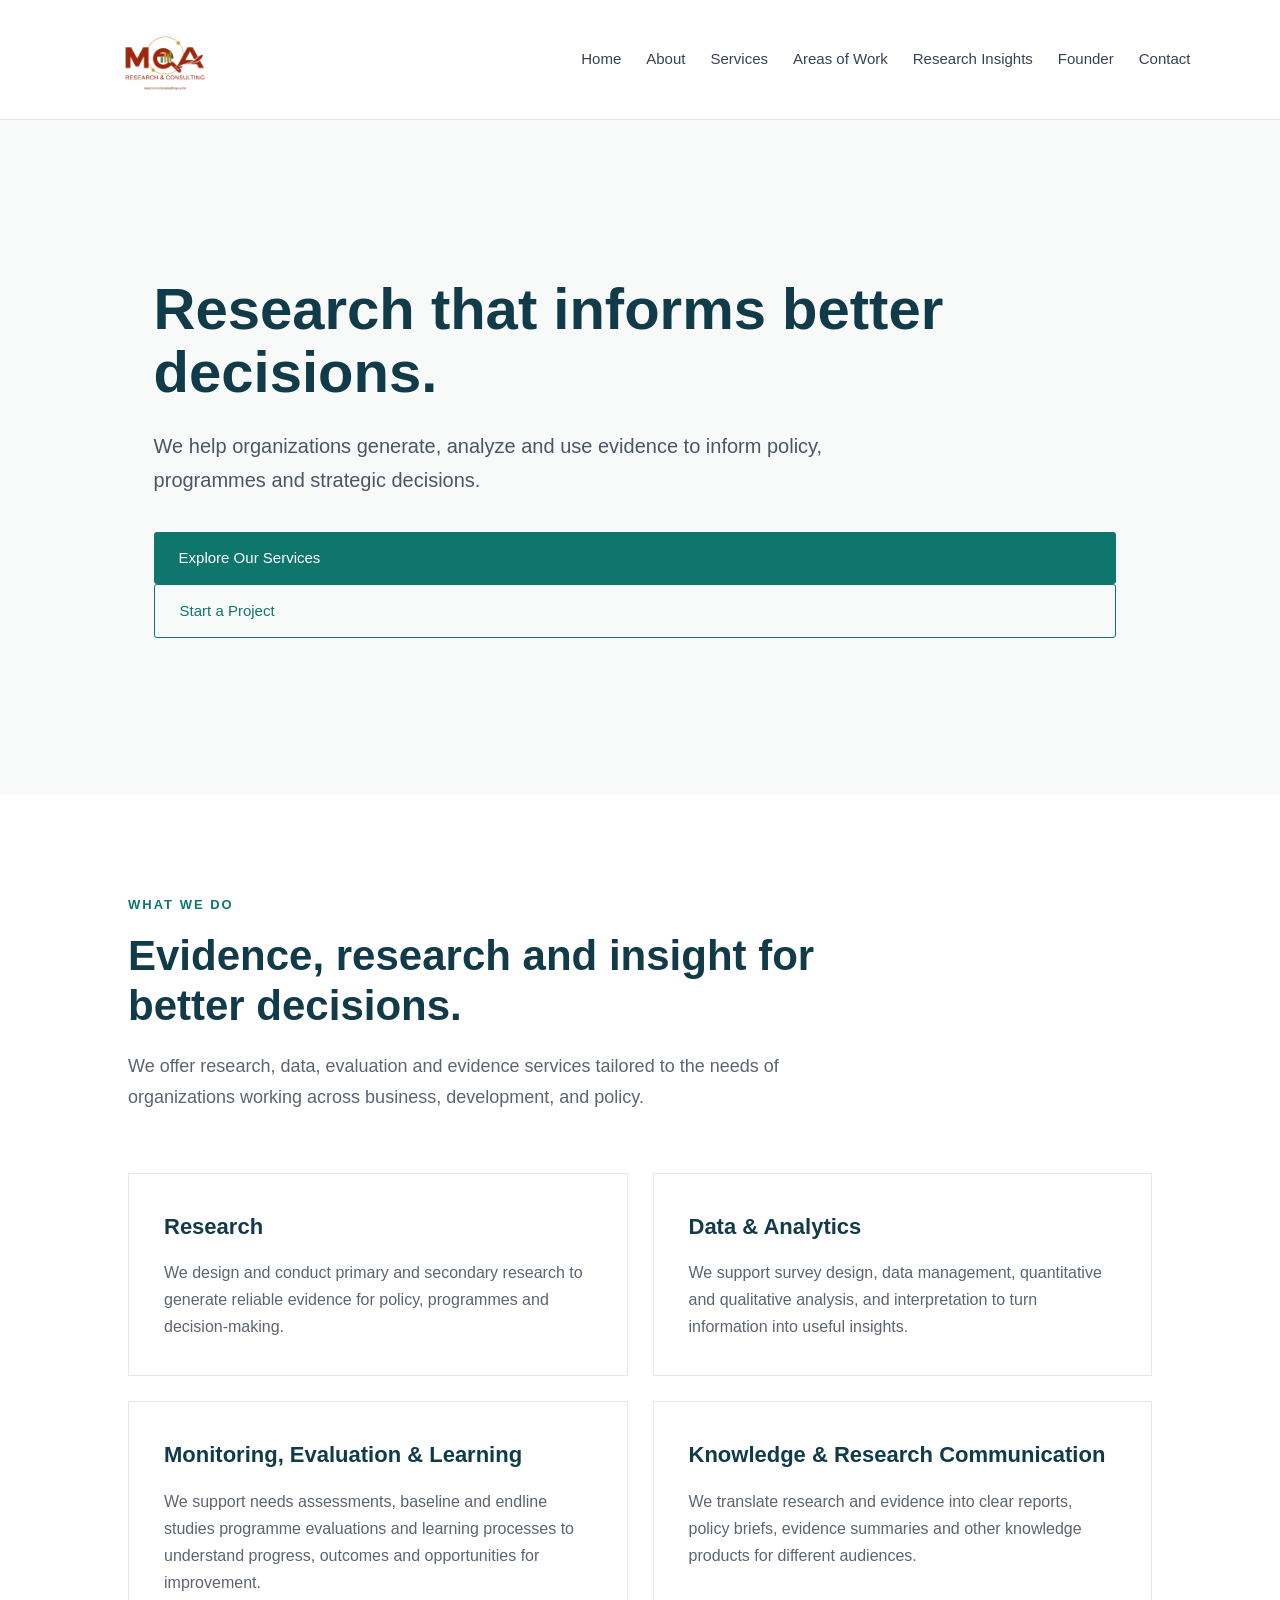
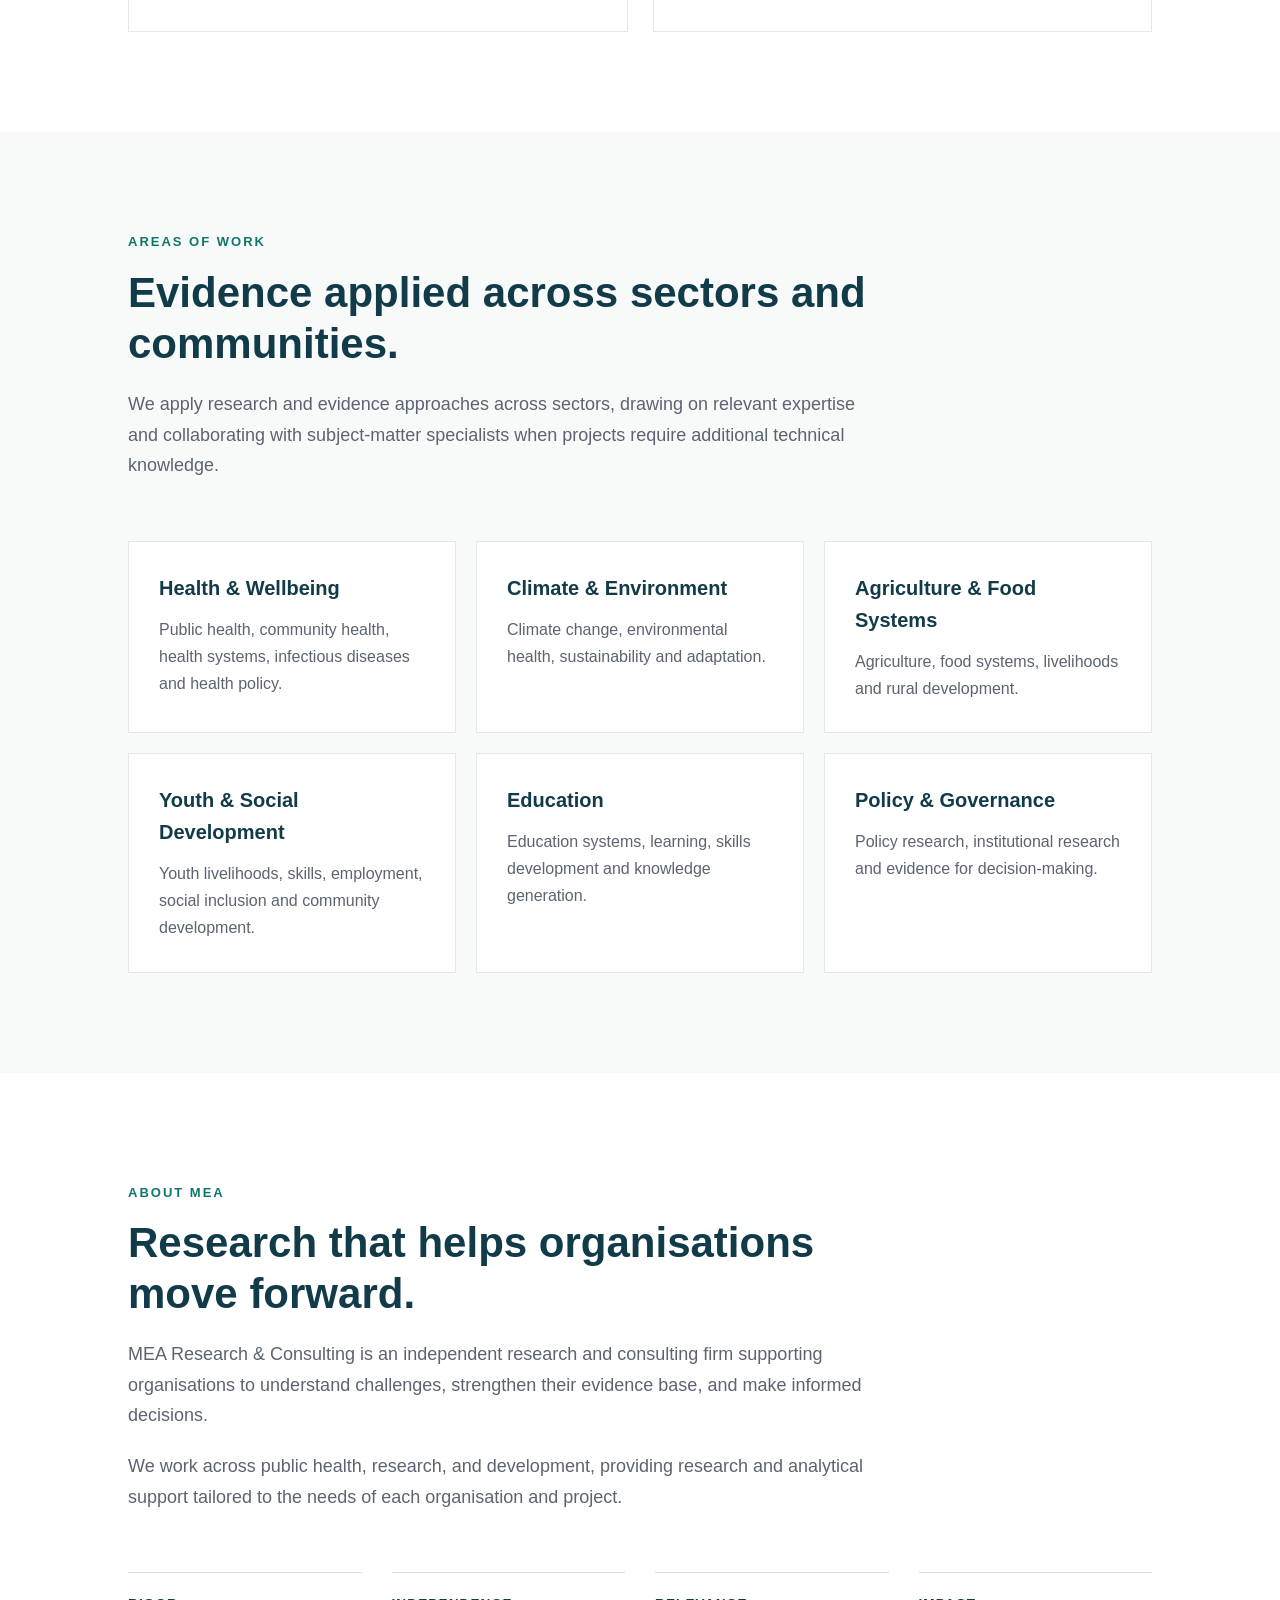
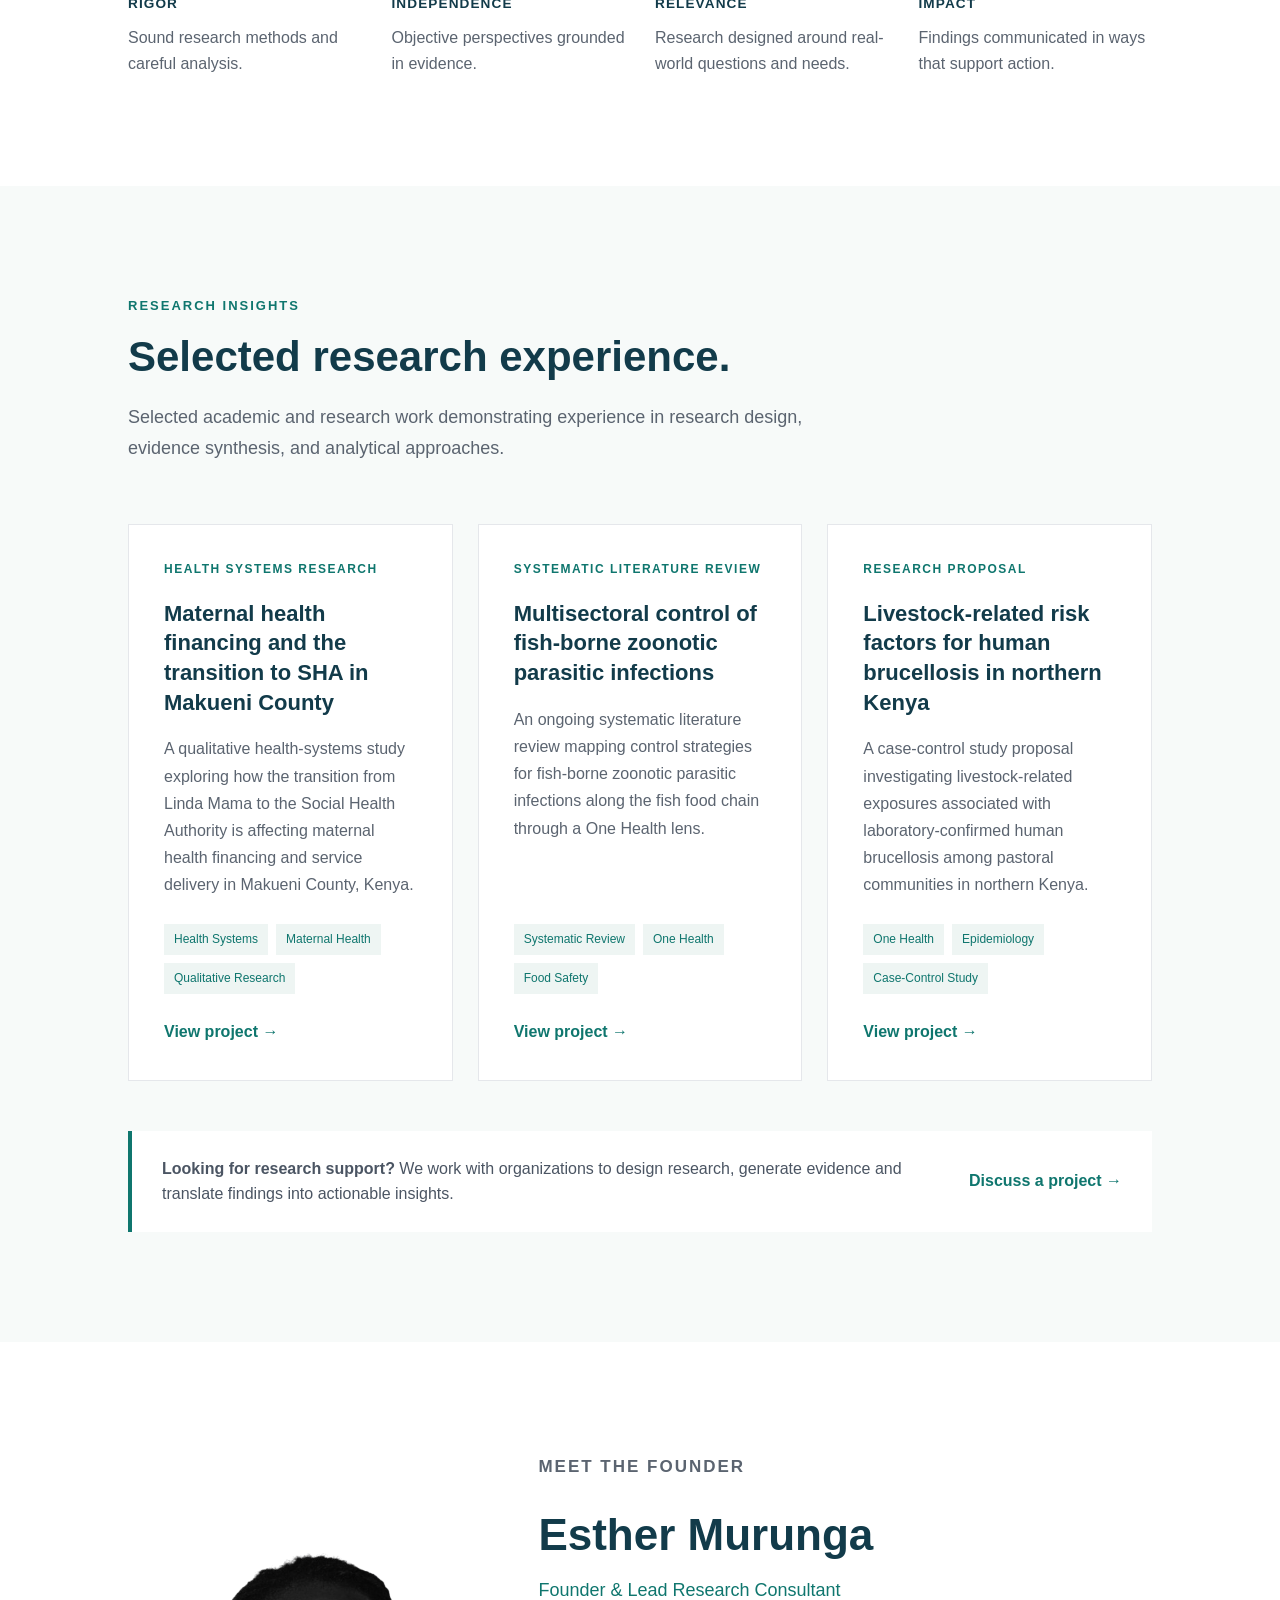
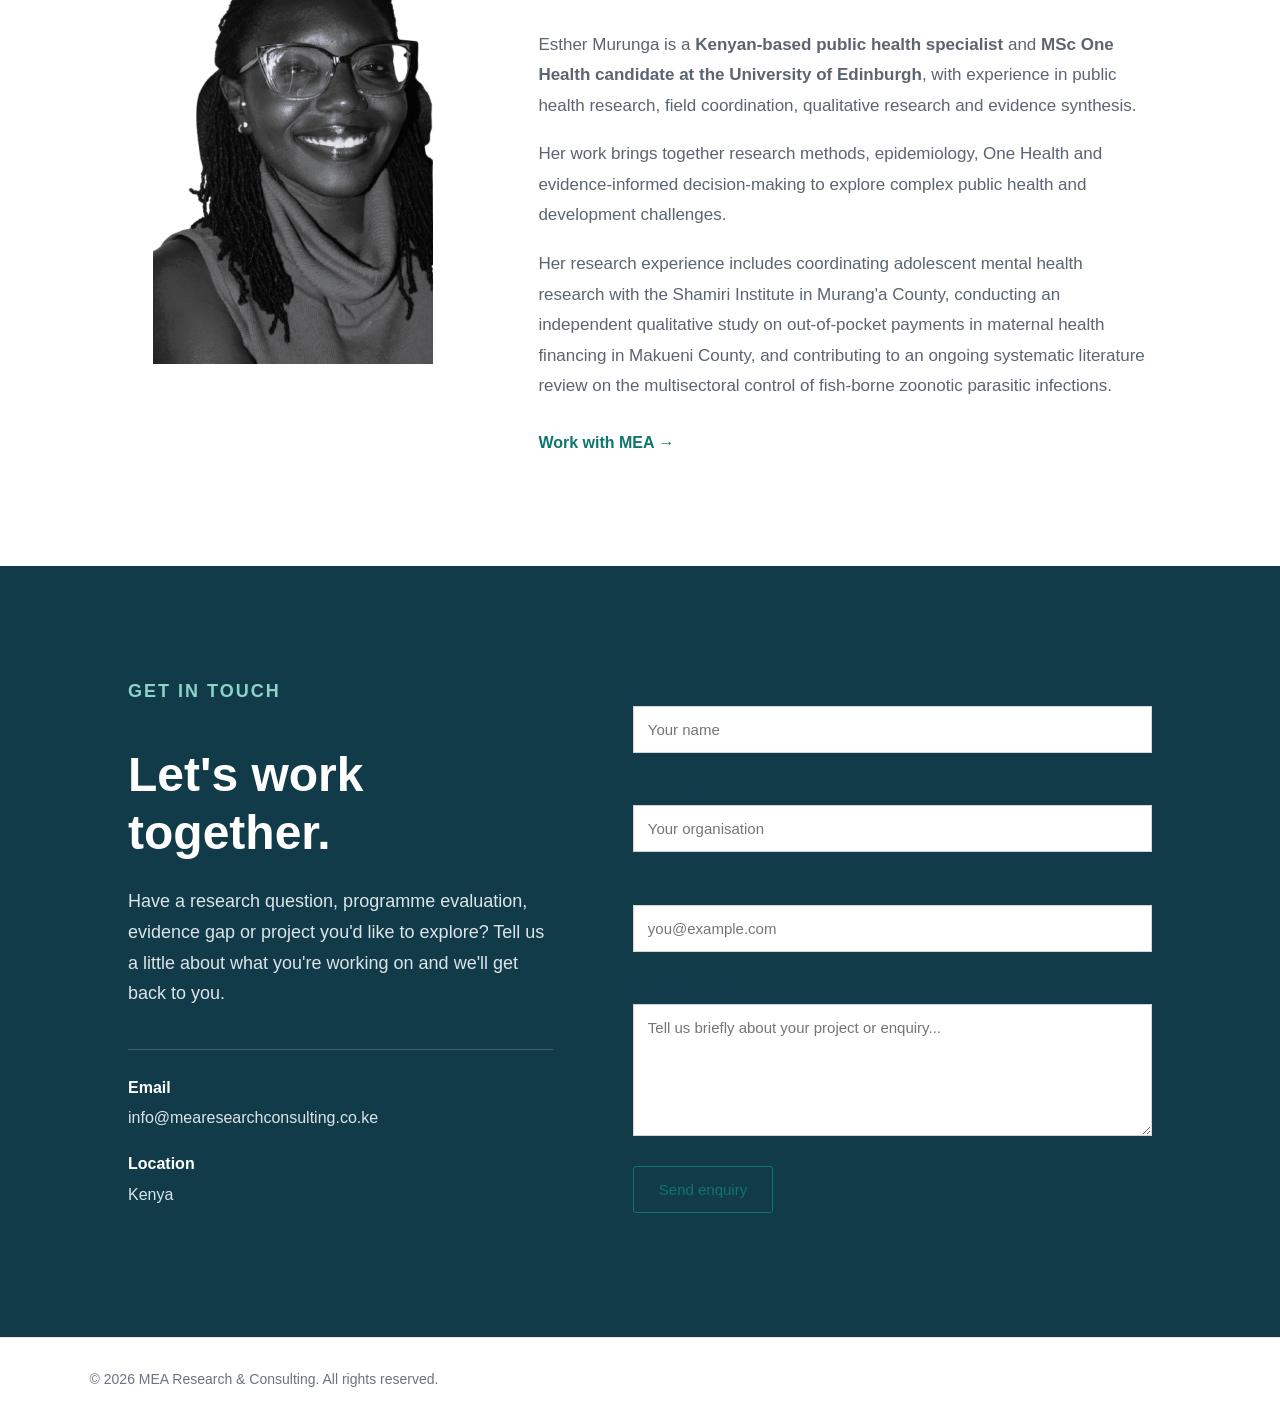
==== index.html @ d653ea51 "Set up MEA website locally" ====
<!DOCTYPE html>
<html lang="en">
<head>
    <meta charset="UTF-8">
    <meta name="viewport" content="width=device-width, initial-scale=1.0">

    <title>MEA Research & Consulting</title>

    <link rel="stylesheet" href="style.css">
</head>

<body>

    <header>
        <a href="#home" class="logo-link">
            <img src="images/MEA-logo.png" alt="MEA Research & Consulting">
        </a>

        <nav>
            <a href="#home">Home</a>
            <a href="#about">About</a>
            <a href="#services">Services</a>
            <a href="#areas">Areas of Work</a>
            <a href="#insights">Research Insights</a>
            <a href="#founder">Founder</a>
            <a href="#contact">Contact</a>
        </nav>
    </header>

    <main>

        <section id="home">

            <h2>Research that informs better decisions.</h2>

            <p>
                We help organizations generate, analyze and use evidence to inform policy, programmes and strategic decisions.
            </p>            

            <a href="#services" class="hero-button primary-button">
                Explore Our Services
            </a>
            
            <a href="#contact" class="hero-button secondary-button">
                Start a Project
            </a>

        </section>
        <section id="services">

            <div class="section-heading">

                <p class="eyebrow">WHAT WE DO</p>

                <h2>Evidence, research and insight for better decisions.</h2>

                <p>
                    We offer research, data, evaluation and evidence services
                    tailored to the needs of organizations working across business, development, and policy.
                </p>

            </div>


            <div class="services-grid">

                <div class="service-card">

                    <h3>Research</h3>

                    <p>
                        We design and conduct primary and secondary research to generate
                        reliable evidence for policy, programmes and decision-making.
                    </p>

                </div>


                <div class="service-card">

                    <h3>Data & Analytics</h3>

                    <p>
                        We support survey design, data management, quantitative and
                        qualitative analysis, and interpretation to turn information
                        into useful insights.
                    </p>

                </div>


                <div class="service-card">

                    <h3>Monitoring, Evaluation & Learning</h3>

                    <p>
                        We support needs assessments, baseline and endline studies 
                        programme evaluations and learning processes to understand
                        progress, outcomes and opportunities for improvement.
                    </p>

                </div>


                <div class="service-card">

                    <h3>Knowledge & Research Communication</h3>

                    <p>
                        We translate research and evidence into clear reports, policy
                        briefs, evidence summaries and other knowledge products for
                        different audiences.
                    </p>

                </div>

            </div>

        </section>
        <section id="areas">

            <div class="section-heading">

                <p class="eyebrow">AREAS OF WORK</p>

                <h2>Evidence applied across sectors and communities.</h2>

                <p>
                    We apply research and evidence approaches across sectors,
                    drawing on relevant expertise and collaborating with
                    subject-matter specialists when projects require
                    additional technical knowledge.
                </p>

            </div>


            <div class="areas-grid">

                <div class="area-card">

                    <h3>Health & Wellbeing</h3>

                    <p>
                        Public health, community health, health systems,
                        infectious diseases and health policy.
                    </p>

                </div>


                <div class="area-card">

                    <h3>Climate & Environment</h3>

                    <p>
                        Climate change, environmental health,
                        sustainability and adaptation.
                    </p>

                </div>


                <div class="area-card">

                    <h3>Agriculture & Food Systems</h3>

                    <p>
                        Agriculture, food systems, livelihoods and
                        rural development.
                    </p>

                </div>


                <div class="area-card">

                    <h3>Youth & Social Development</h3>

                    <p>
                        Youth livelihoods, skills, employment, social
                        inclusion and community development.
                    </p>

                </div>


                <div class="area-card">

                    <h3>Education</h3>

                    <p>
                        Education systems, learning, skills development and
                        knowledge generation.
                    </p>

                </div>


                <div class="area-card">

                    <h3>Policy & Governance</h3>

                    <p>
                        Policy research, institutional research and
                        evidence for decision-making.
                    </p>

                </div>

            </div>

        </section>
        <section id="about">
            
            <div class="section-heading">
                
                <p class="eyebrow">ABOUT MEA</p>
                
                <h2>Research that helps organisations move forward.</h2>
                
                <p>
                    MEA Research & Consulting is an independent research and
                    consulting firm supporting organisations to understand
                    challenges, strengthen their evidence base, and make
                    informed decisions.
                </p>
                
                <p>
                    We work across public health, research, and development,
                    providing research and analytical support tailored to the
                    needs of each organisation and project.
                </p>
            
            </div>
            
            
            <div class="approach-grid">
                
                <div class="approach-item">
                    
                    <h3>RIGOR</h3>
                    
                    <p>
                        Sound research methods and careful analysis.
                    </p>
                
                </div>
                
                
                <div class="approach-item">
                    
                    <h3>INDEPENDENCE</h3>
                    
                    <p>
                        Objective perspectives grounded in evidence.
                    </p>
                
                </div>
                
                
                <div class="approach-item">
                    
                    <h3>RELEVANCE</h3>
                    
                    <p>
                        Research designed around real-world questions
                        and needs.
                    </p>
                
                </div>
                
                
                <div class="approach-item">
                    
                    <h3>IMPACT</h3>
                    
                    <p>
                        Findings communicated in ways that support action.
                    </p>
                
                </div>

            </div>
        
        </section>
        
        <section id="insights">

            <div class="section-heading">

                <p class="eyebrow">RESEARCH INSIGHTS</p>

                <h2>Selected research experience.</h2>

                <p>
                    Selected academic and research work demonstrating
                    experience in research design, evidence synthesis, and analytical approaches.
                </p>

            </div>


            <div class="research-grid">
                
                
                <article class="research-card">
                    
                    
                    <div class="research-type">
                        HEALTH SYSTEMS RESEARCH
                    </div>
                    
                    <h3>
                        Maternal health financing and the transition to SHA
                        in Makueni County
                    </h3>
                    
                    <p>
                        A qualitative health-systems study exploring how the
                        transition from Linda Mama to the Social Health Authority
                        is affecting maternal health financing and service delivery
                        in Makueni County, Kenya.
                    </p>
                    
                    <div class="research-tags">
                        <span>Health Systems</span>
                        <span>Maternal Health</span>
                        <span>Qualitative Research</span>
                    </div>
                    
                    <a href="makueni-health.html" class="research-link">
                        View project →
                    </a>
                
                </article>
                
                
                <article class="research-card">
                    
                    <div class="research-type">
                        SYSTEMATIC LITERATURE REVIEW
                    </div>
                    
                    <h3>
                        Multisectoral control of fish-borne zoonotic
                        parasitic infections
                    </h3>
                    
                    <p>
                        An ongoing systematic literature review mapping control
                        strategies for fish-borne zoonotic parasitic infections
                        along the fish food chain through a One Health lens.
                    </p>
                    
                    <div class="research-tags">
                        <span>Systematic Review</span>
                        <span>One Health</span>
                        <span>Food Safety</span>
                    </div>
                    
                    <a href="fish-parasites.html" class="research-link">
                        View project →
                    </a>
                
                </article>
                
                
                <article class="research-card">
                    
                    <div class="research-type">
                        RESEARCH PROPOSAL
                    </div>
                    
                    <h3>
                        Livestock-related risk factors for human brucellosis
                        in northern Kenya
                    </h3>
                    
                    <p>
                        A case-control study proposal investigating livestock-related
                        exposures associated with laboratory-confirmed human
                        brucellosis among pastoral communities in northern Kenya.
                    </p>
                    
                    <div class="research-tags">
                        <span>One Health</span>
                        <span>Epidemiology</span>
                        <span>Case-Control Study</span>
                    </div>
                    
                    <a href="brucellosis.html" class="research-link">
                        View project →
                    </a>
                
                </article>
            
            
            </div>
            
            
            <div class="insights-note">

                <p>
                    <strong>Looking for research support?</strong>
                    We work with organizations to design research,
                    generate evidence and translate findings into
                    actionable insights.
                </p>

                <a href="#contact">Discuss a project →</a>

            </div>

        </section>
        <section id="founder">

            <div class="founder-container">

                <div class="founder-image">
                    <img
                     src="images/esther-murunga.png" 
                     alt="Esther Murunga, Founder and Lead Research Consultant at MEA Research & Consulting"
                     >
                    
                </div>


                <div class="founder-content">

                    <p class="eyebrow">MEET THE FOUNDER</p>

                    <h2>Esther Murunga</h2>

                    <h3>Founder & Lead Research Consultant</h3>
                    
                    <p>
                        Esther Murunga is a <strong>Kenyan-based public health specialist</strong>
                        and <strong>MSc One Health candidate at the University of Edinburgh</strong>,
                        with experience in public health research, field coordination, qualitative
                        research and evidence synthesis.
                    </p>
                    
                    <p>
                        Her work brings together research methods, epidemiology, One Health and
                        evidence-informed decision-making to explore complex public health and
                        development challenges.
                    </p>
                    
                    <p>
                        Her research experience includes coordinating adolescent mental health
                        research with the Shamiri Institute in Murang'a County, conducting an
                        independent qualitative study on out-of-pocket payments in maternal health
                        financing in Makueni County, and contributing to an ongoing systematic
                        literature review on the multisectoral control of fish-borne zoonotic
                        parasitic infections.
                    </p>
                    
                    <a href="#contact" class="founder-link">
                        Work with MEA →
                    </a>

                </div>

            </div>

        </section>
        <section id="contact">

            <div class="contact-container">

                <div class="contact-intro">

                    <p class="eyebrow">GET IN TOUCH</p>

                    <h2>Let's work together.</h2>

                    <p>
                        Have a research question, programme evaluation,
                        evidence gap or project you'd like to explore?
                        Tell us a little about what you're working on
                        and we'll get back to you.
                    </p>

                    <div class="contact-details">

                        <div>
                            <strong>Email</strong>
                            <p>info@mearesearchconsulting.co.ke</p>
                        </div>

                        <div>
                            <strong>Location</strong>
                            <p>Kenya</p>
                        </div>

                    </div>

                </div>


                <form
                action="https://formsubmit.co/essymurunga21@gmail.com"
                method="POST"
                >
                
                     <input type="hidden" name="_subject" value="New enquiry from the MEA website">
                     <input
                    type="hidden"
                    name="_url"
                    value="https://africayouthresearchnetwork-glitch.github.io/mea-website/"
                >

                       <input type="hidden" name="_captcha" value="false">
                    <div class="form-group">

                        <label for="name">Name</label>

                        <input
                            type="text"
                            id="name"
                            name="name"
                            placeholder="Your name"
                            required
                        >

                    </div>


                    <div class="form-group">

                        <label for="organisation">Organisation</label>

                        <input
                            type="text"
                            id="organisation"
                            name="organisation"
                            placeholder="Your organisation"
                        >

                    </div>


                    <div class="form-group">

                        <label for="email">Email</label>

                        <input
                            type="email"
                            id="email"
                            name="email"
                            placeholder="you@example.com"
                            required
                        >

                    </div>


                    <div class="form-group">

                        <label for="message">How can we help?</label>

                        <textarea
                            id="message"
                            name="message"
                            rows="6"
                            placeholder="Tell us briefly about your project or enquiry..."
                            required
                        ></textarea>

                    </div>


                    <button type="submit">
                        Send enquiry
                    </button>

                </form>

            </div>

        </section>                                       
    </main>

    <footer>
        <p>© 2026 MEA Research & Consulting. All rights reserved.</p>
    </footer>

    <script src="script.js"></script>

</body>
</html>
---- style.css ----
/* =========================================================
   GENERAL SETTINGS
========================================================= */

* {
    margin: 0;
    padding: 0;
    box-sizing: border-box;
}

html {
    scroll-behavior: smooth;
}

body {
    font-family: Arial, sans-serif;
    color: #1f2933;
    background-color: #ffffff;
    line-height: 1.6;
}

img {
    max-width: 100%;
}


/* =========================================================
   NAVIGATION
========================================================= */

header {
    display: flex;
    justify-content: space-between;
    align-items: center;
    padding: 22px 7%;
    border-bottom: 1px solid #e5e7eb;
    background-color: #ffffff;
}

header h1 {
    font-size: 21px;
    font-weight: 600;
    color: #123b4a;
}

nav {
    display: flex;
    gap: 25px;
}

nav a {
    text-decoration: none;
    color: #374151;
    font-size: 15px;
}

nav a:hover {
    color: #0f766e;
}


/* =========================================================
   LOGO
========================================================= */

.logo-link {
    display: flex;
    align-items: center;
}

.logo-link img {
    width: 150px;
    height: auto;
    display: block;
}


/* =========================================================
   HOMEPAGE / HERO
========================================================= */

#home {
    min-height: 75vh;
    display: flex;
    flex-direction: column;
    justify-content: center;
    padding: 100px 12%;
    background-color: #f7faf9;
}

#home h2 {
    font-size: 58px;
    line-height: 1.1;
    max-width: 800px;
    color: #123b4a;
    margin-bottom: 25px;
}

#home p {
    font-size: 20px;
    line-height: 1.7;
    max-width: 680px;
    color: #4b5563;
    margin-bottom: 35px;
}


/* =========================================================
   BUTTONS
========================================================= */

button {
    padding: 14px 25px;
    margin-right: 10px;
    border: none;
    cursor: pointer;
    font-size: 15px;
    border-radius: 3px;
}

button:first-of-type {
    background-color: #0f766e;
    color: #ffffff;
}

button:last-of-type {
    background-color: transparent;
    color: #0f766e;
    border: 1px solid #0f766e;
}

button:hover {
    opacity: 0.85;
}

.hero-button {
    display: inline-block;
    padding: 14px 25px;
    margin-right: 10px;
    text-decoration: none;
    font-size: 15px;
    border-radius: 3px;
}

.primary-button {
    background-color: #0f766e;
    color: #ffffff;
}

.secondary-button {
    background-color: transparent;
    color: #0f766e;
    border: 1px solid #0f766e;
}

.hero-button:hover {
    opacity: 0.85;
}


/* =========================================================
   SHARED SECTION STYLING
========================================================= */

.section-heading {
    max-width: 750px;
    margin-bottom: 60px;
}

.eyebrow {
    color: #0f766e;
    font-size: 13px;
    font-weight: bold;
    letter-spacing: 2px;
    margin-bottom: 15px;
}

.section-heading h2 {
    font-size: 42px;
    line-height: 1.2;
    color: #123b4a;
    margin-bottom: 20px;
}

.section-heading > p:not(.eyebrow) {
    font-size: 18px;
    color: #5b6470;
    line-height: 1.7;
    margin-bottom: 20px;
}


/* =========================================================
   SERVICES
========================================================= */

#services {
    padding: 100px 10%;
    background-color: #ffffff;
}

.services-grid {
    display: grid;
    grid-template-columns: repeat(2, 1fr);
    gap: 25px;
}

.service-card {
    padding: 35px;
    border: 1px solid #e5e7eb;
    background-color: #ffffff;
    transition: 0.3s ease;
}

.service-card:hover {
    transform: translateY(-4px);
    box-shadow: 0 10px 30px rgba(0, 0, 0, 0.06);
}

.service-card h3 {
    font-size: 22px;
    color: #123b4a;
    margin-bottom: 15px;
}

.service-card p {
    color: #5b6470;
    line-height: 1.7;
}


/* =========================================================
   AREAS OF WORK
========================================================= */

#areas {
    padding: 100px 10%;
    background-color: #f7faf9;
}

.areas-grid {
    display: grid;
    grid-template-columns: repeat(3, 1fr);
    gap: 20px;
}

.area-card {
    padding: 30px;
    background-color: #ffffff;
    border: 1px solid #e5e7eb;
}

.area-card h3 {
    font-size: 20px;
    color: #123b4a;
    margin-bottom: 12px;
}

.area-card p {
    color: #5b6470;
    line-height: 1.7;
}


/* =========================================================
   ABOUT MEA
========================================================= */

#about {
    padding: 110px 10%;
    background-color: #ffffff;
}

.about-container {
    display: grid;
    grid-template-columns: 1.3fr 0.7fr;
    gap: 80px;
    align-items: start;
}

.about-text h2 {
    font-size: 42px;
    line-height: 1.2;
    color: #123b4a;
    margin-bottom: 30px;
}

.about-text p {
    font-size: 17px;
    line-height: 1.8;
    color: #5b6470;
    margin-bottom: 20px;
}

.about-highlight {
    padding: 35px;
    background-color: #f7faf9;
    border-left: 4px solid #0f766e;
}

.about-highlight h3 {
    font-size: 24px;
    color: #123b4a;
    margin-bottom: 25px;
}


/* APPROACH / PRINCIPLES */

.approach-grid {
    display: grid;
    grid-template-columns: repeat(4, 1fr);
    gap: 30px;
    margin-top: 50px;
}

.approach-item {
    padding-top: 20px;
    border-top: 1px solid #ddd;
}

.approach-item h3 {
    font-size: 0.85rem;
    letter-spacing: 0.08em;
    color: #123b4a;
    margin-bottom: 10px;
}

.approach-item p {
    margin: 0;
    color: #5b6470;
    line-height: 1.6;
}


/* =========================================================
   RESEARCH & INSIGHTS
========================================================= */

#insights {
    padding: 110px 10%;
    background-color: #f7faf9;
}

.research-grid {
    display: grid;
    grid-template-columns: repeat(3, 1fr);
    gap: 25px;
}

.research-card {
    background-color: #ffffff;
    padding: 35px;
    border: 1px solid #e5e7eb;
    display: flex;
    flex-direction: column;
}

.research-type {
    font-size: 12px;
    font-weight: bold;
    letter-spacing: 1.5px;
    color: #0f766e;
    margin-bottom: 20px;
}

.research-card h3 {
    font-size: 22px;
    line-height: 1.35;
    color: #123b4a;
    margin-bottom: 18px;
}

.research-card p {
    color: #5b6470;
    line-height: 1.7;
    margin-bottom: 25px;
}

.research-tags {
    display: flex;
    flex-wrap: wrap;
    gap: 8px;
    margin-top: auto;
}

.research-tags span {
    font-size: 12px;
    padding: 6px 10px;
    background-color: #eef5f3;
    color: #0f766e;
}

.research-link {
    display: inline-block;
    margin-top: 25px;
    color: #0f766e;
    text-decoration: none;
    font-weight: bold;
}

.research-link:hover {
    opacity: 0.75;
}

.insights-note {
    margin-top: 50px;
    padding: 25px 30px;
    background-color: #ffffff;
    border-left: 4px solid #0f766e;
    display: flex;
    justify-content: space-between;
    align-items: center;
    gap: 30px;
}

.insights-note p {
    color: #4b5563;
}

.insights-note a {
    color: #0f766e;
    text-decoration: none;
    font-weight: bold;
    white-space: nowrap;
}


/* =========================================================
   FOUNDER
========================================================= */

#founder {
    padding: 110px 10%;
    background-color: #ffffff;
}

.founder-container {
    max-width: 1050px;
    margin: 0 auto;
    display: grid;
    grid-template-columns: 0.7fr 1.3fr;
    gap: 80px;
    align-items: center;
}

.founder-image {
    display: flex;
    justify-content: center;
}

.founder-image img {
    width: 280px;
    height: auto;
    display: block;
}

.image-placeholder {
    width: 280px;
    height: 340px;
    background-color: #e8f0ee;
    display: flex;
    align-items: center;
    justify-content: center;
}

.image-placeholder span {
    font-size: 55px;
    font-weight: bold;
    color: #0f766e;
}

.founder-content h2 {
    font-size: 44px;
    color: #123b4a;
    margin-bottom: 5px;
}

.founder-content h3 {
    font-size: 18px;
    font-weight: normal;
    color: #0f766e;
    margin-bottom: 25px;
}

.founder-content p {
    font-size: 17px;
    line-height: 1.8;
    color: #5b6470;
    margin-bottom: 18px;
}

.founder-link {
    display: inline-block;
    margin-top: 10px;
    color: #0f766e;
    text-decoration: none;
    font-weight: bold;
}

.founder-link:hover {
    opacity: 0.75;
}


/* =========================================================
   CONTACT
========================================================= */

#contact {
    padding: 110px 10%;
    background-color: #123b4a;
    color: #ffffff;
}

.contact-container {
    max-width: 1100px;
    margin: 0 auto;
    display: grid;
    grid-template-columns: 0.9fr 1.1fr;
    gap: 80px;
}

.contact-intro .eyebrow {
    color: #8dd3c7;
}

.contact-intro h2 {
    font-size: 48px;
    line-height: 1.2;
    margin-bottom: 25px;
}

.contact-intro > p {
    font-size: 18px;
    line-height: 1.7;
    color: #dbe5e8;
    margin-bottom: 40px;
}

.contact-details {
    border-top: 1px solid rgba(255, 255, 255, 0.2);
    padding-top: 25px;
}

.contact-details div {
    margin-bottom: 20px;
}

.contact-details strong {
    display: block;
    margin-bottom: 5px;
}

.contact-details p {
    color: #dbe5e8;
}


/* CONTACT FORM */

#contact-form {
    background-color: #ffffff;
    padding: 40px;
}

.form-group {
    margin-bottom: 22px;
}

.form-group label {
    display: block;
    color: #123b4a;
    font-weight: bold;
    margin-bottom: 8px;
    font-size: 14px;
}

.form-group input,
.form-group textarea {
    width: 100%;
    padding: 14px;
    border: 1px solid #d1d5db;
    font-family: inherit;
    font-size: 15px;
    outline: none;
}

.form-group input:focus,
.form-group textarea:focus {
    border-color: #0f766e;
}

#contact-form button {
    background-color: #0f766e;
    color: #ffffff;
    width: 100%;
    margin-right: 0;
}


/* =========================================================
   PROJECT PAGES
========================================================= */

.project-page {
    max-width: 1200px;
    margin: 0 auto;
    padding: 140px 8% 100px;
}


/* PROJECT HEADER */

.project-header {
    max-width: 850px;
    margin-bottom: 70px;
}

.project-header h1 {
    font-size: clamp(2.3rem, 5vw, 4.5rem);
    line-height: 1.1;
    margin: 15px 0 25px;
}

.project-intro {
    font-size: 1.2rem;
    line-height: 1.7;
    max-width: 750px;
}


/* PROJECT LAYOUT */

.project-details {
    display: grid;
    grid-template-columns: 280px 1fr;
    gap: 80px;
    align-items: start;
}


/* PROJECT SIDEBAR */

.project-sidebar {
    position: sticky;
    top: 120px;
}

.project-info {
    padding: 20px 0;
    border-bottom: 1px solid #ddd;
}

.project-info h3 {
    font-size: 0.85rem;
    text-transform: uppercase;
    letter-spacing: 1px;
    margin-bottom: 8px;
}

.project-info p {
    margin: 0;
    line-height: 1.5;
}


/* PROJECT CONTENT */

.project-content {
    max-width: 750px;
}

.project-content h2 {
    font-size: 1.8rem;
    margin-top: 0;
    margin-bottom: 20px;
}

.project-content h2:not(:first-child) {
    margin-top: 60px;
}

.project-content p {
    line-height: 1.8;
    margin-bottom: 20px;
}


/* =========================================================
   PROJECT IMAGE
========================================================= */

.project-image {
    width: 100%;
    max-width: 750px;
    margin: 45px auto 60px;
    overflow: hidden;
    border-radius: 12px;
}

.project-image img {
    width: 100%;
    height: 320px;
    object-fit: cover;
    display: block;
}

.image-caption {
    margin-top: 10px;
    font-size: 0.85rem;
    color: #777;
    text-align: center;
}


/* =========================================================
   ACADEMIC CONTEXT
========================================================= */

.academic-context {
    display: flex;
    justify-content: space-between;
    align-items: center;
    gap: 50px;

    margin-bottom: 80px;
    padding: 35px 40px;

    border-left: 4px solid #0f766e;
}

.academic-context-text {
    max-width: 700px;
}

.academic-context h3 {
    font-size: 1.5rem;
    margin: 10px 0 15px;
}

.academic-context p:last-child {
    line-height: 1.7;
}

.university-logo img {
    width: 180px;
    height: auto;
    display: block;
}


/* =========================================================
   PROJECT RESEARCH TEAM
========================================================= */

.project-team {
    margin-top: 50px;
    padding-top: 35px;
    border-top: 1px solid #ddd;
}

.team-list {
    display: grid;
    grid-template-columns: repeat(2, 1fr);
    gap: 25px 50px;
    margin-top: 25px;
}

.team-person h3 {
    font-size: 1.05rem;
    margin-bottom: 5px;
}

.team-person p {
    margin: 0;
    line-height: 1.5;
    color: #5b6470;
}


/* LINKEDIN / PROFILE LINKS */

.team-person h3 a,
.supervisor-person h3 a {
    color: inherit;
    text-decoration: none;
    transition: opacity 0.2s ease;
}

.team-person h3 a:hover,
.supervisor-person h3 a:hover {
    opacity: 0.65;
}


/* =========================================================
   PROJECT SUPERVISORS
========================================================= */

.project-supervisors {
    margin-top: 55px;
    padding-top: 35px;
    border-top: 1px solid #ddd;
}

.supervisor-list {
    display: grid;
    grid-template-columns: repeat(2, 1fr);
    gap: 25px 50px;
    margin-top: 25px;
}

.supervisor-person h3 {
    font-size: 1.05rem;
    margin-bottom: 5px;
}

.supervisor-person p {
    margin: 0;
    line-height: 1.5;
    color: #5b6470;
}


/* =========================================================
   FOOTER
========================================================= */

footer {
    padding: 30px 7%;
    border-top: 1px solid #e5e7eb;
    color: #6b7280;
    font-size: 14px;
}


/* =========================================================
   MOBILE RESPONSIVE DESIGN
========================================================= */

@media (max-width: 800px) {

    /* NAVIGATION */

    header {
        flex-direction: column;
        align-items: flex-start;
        gap: 15px;
        padding: 20px 6%;
    }

    nav {
        flex-wrap: wrap;
        gap: 12px 18px;
    }

    nav a {
        font-size: 14px;
    }


    /* HERO */

    #home {
        min-height: auto;
        padding: 80px 7%;
    }

    #home h2 {
        font-size: 42px;
    }

    #home p {
        font-size: 18px;
    }


    /* SERVICES */

    #services {
        padding: 80px 7%;
    }

    .section-heading h2 {
        font-size: 34px;
    }

    .services-grid {
        grid-template-columns: 1fr;
    }


    /* AREAS */

    #areas {
        padding: 80px 7%;
    }

    .areas-grid {
        grid-template-columns: 1fr;
    }


    /* ABOUT */

    #about {
        padding: 80px 7%;
    }

    .about-container {
        grid-template-columns: 1fr;
        gap: 45px;
    }

    .about-text h2 {
        font-size: 34px;
    }

    .approach-grid {
        grid-template-columns: repeat(2, 1fr);
        gap: 30px 20px;
    }


    /* RESEARCH */

    #insights {
        padding: 80px 7%;
    }

    .research-grid {
        grid-template-columns: 1fr;
    }

    .insights-note {
        flex-direction: column;
        align-items: flex-start;
    }


    /* FOUNDER */

    #founder {
        padding: 80px 7%;
    }

    .founder-container {
        grid-template-columns: 1fr;
        gap: 40px;
    }

    .founder-image {
        justify-content: flex-start;
    }

    .founder-content h2 {
        font-size: 38px;
    }


    /* CONTACT */

    #contact {
        padding: 80px 7%;
    }

    .contact-container {
        grid-template-columns: 1fr;
        gap: 45px;
    }

    .contact-intro h2 {
        font-size: 38px;
    }

    #contact-form {
        padding: 30px 25px;
    }


    /* PROJECT PAGES */

    .project-page {
        padding: 120px 6% 70px;
    }

    .project-details {
        grid-template-columns: 1fr;
        gap: 50px;
    }

    .project-sidebar {
        position: static;
        display: grid;
        grid-template-columns: repeat(2, 1fr);
        gap: 0 30px;
    }


    /* PROJECT IMAGE */

    .project-image {
        max-width: 100%;
    }

    .project-image img {
        height: 300px;
    }


    /* ACADEMIC CONTEXT */

    .academic-context {
        flex-direction: column;
        align-items: flex-start;
        gap: 30px;
        padding: 25px;
    }

    .university-logo img {
        width: 150px;
    }


    /* PROJECT TEAM */

    .team-list,
    .supervisor-list {
        grid-template-columns: 1fr;
        gap: 20px;
    }

}


@media (max-width: 600px) {

    /* ABOUT PRINCIPLES */

    .approach-grid {
        grid-template-columns: 1fr;
        gap: 25px;
    }


    /* PROJECT SIDEBAR */

    .project-sidebar {
        grid-template-columns: 1fr;
    }

}
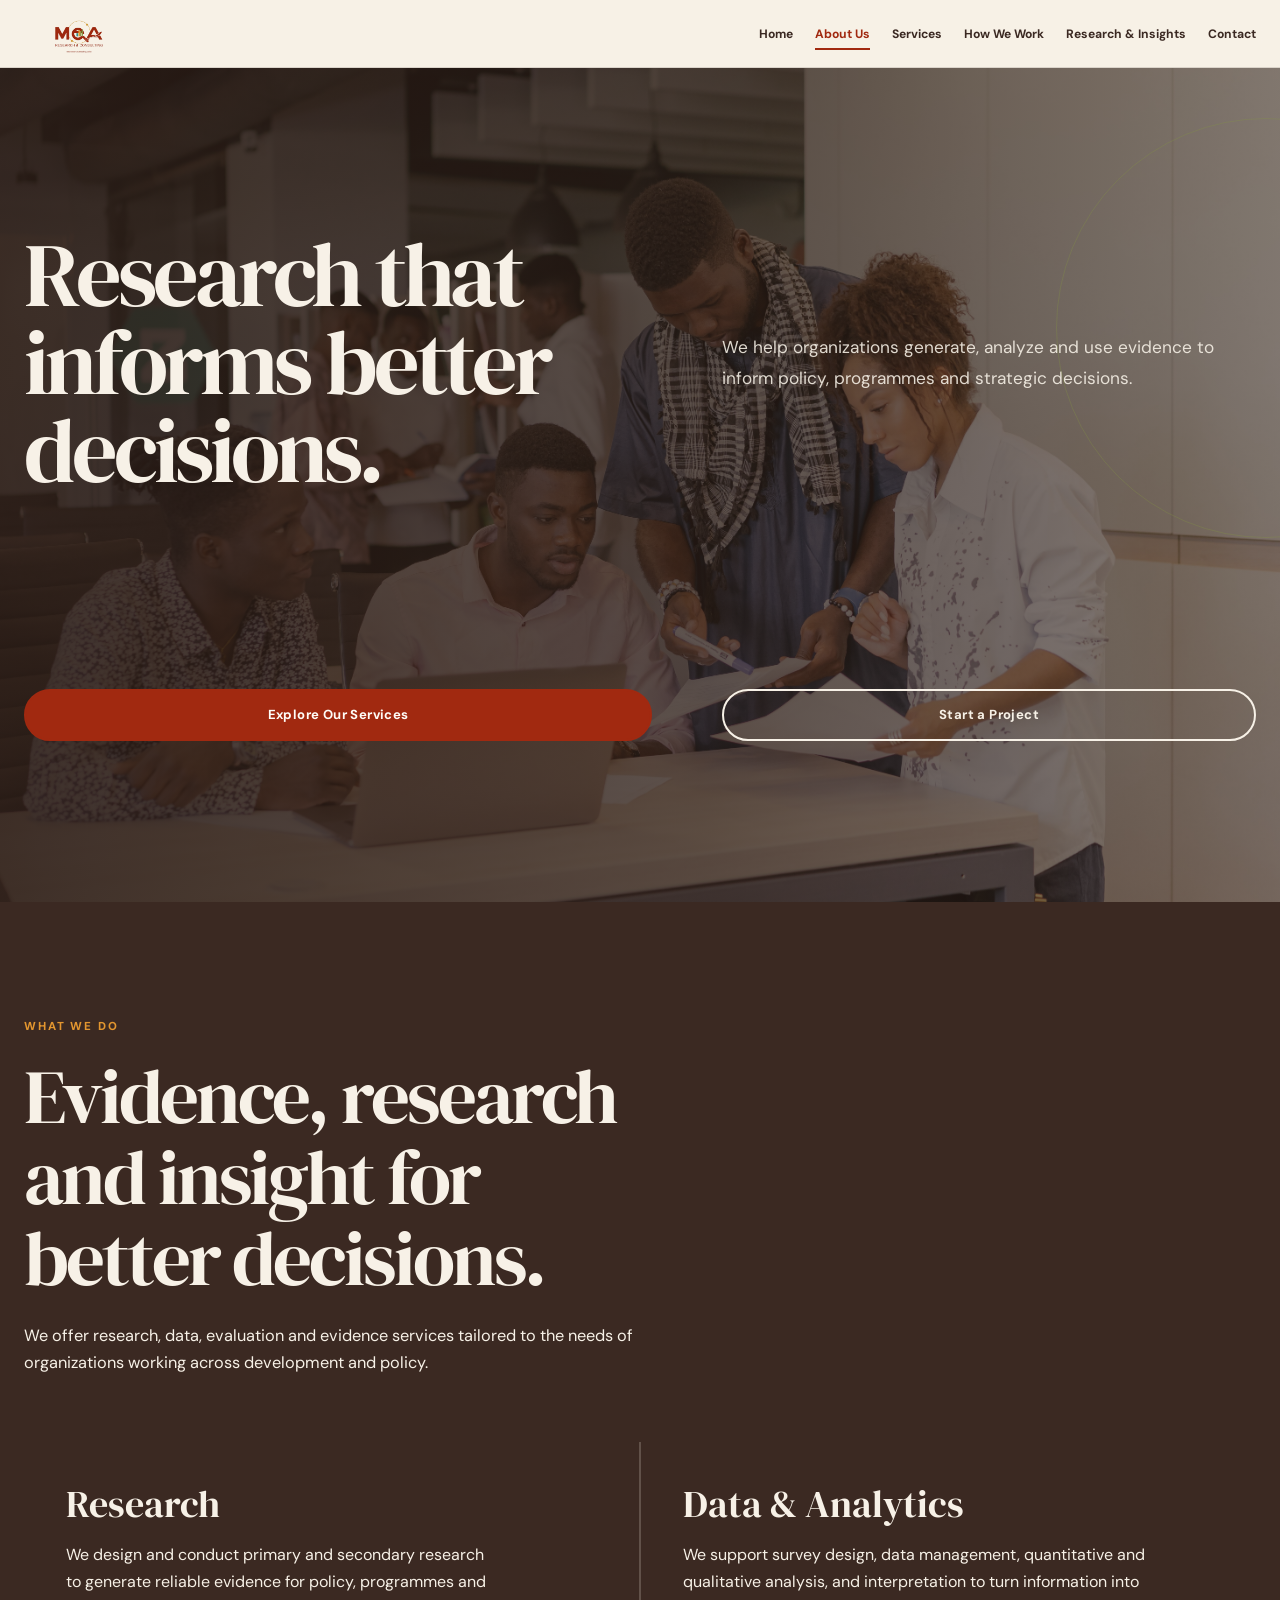
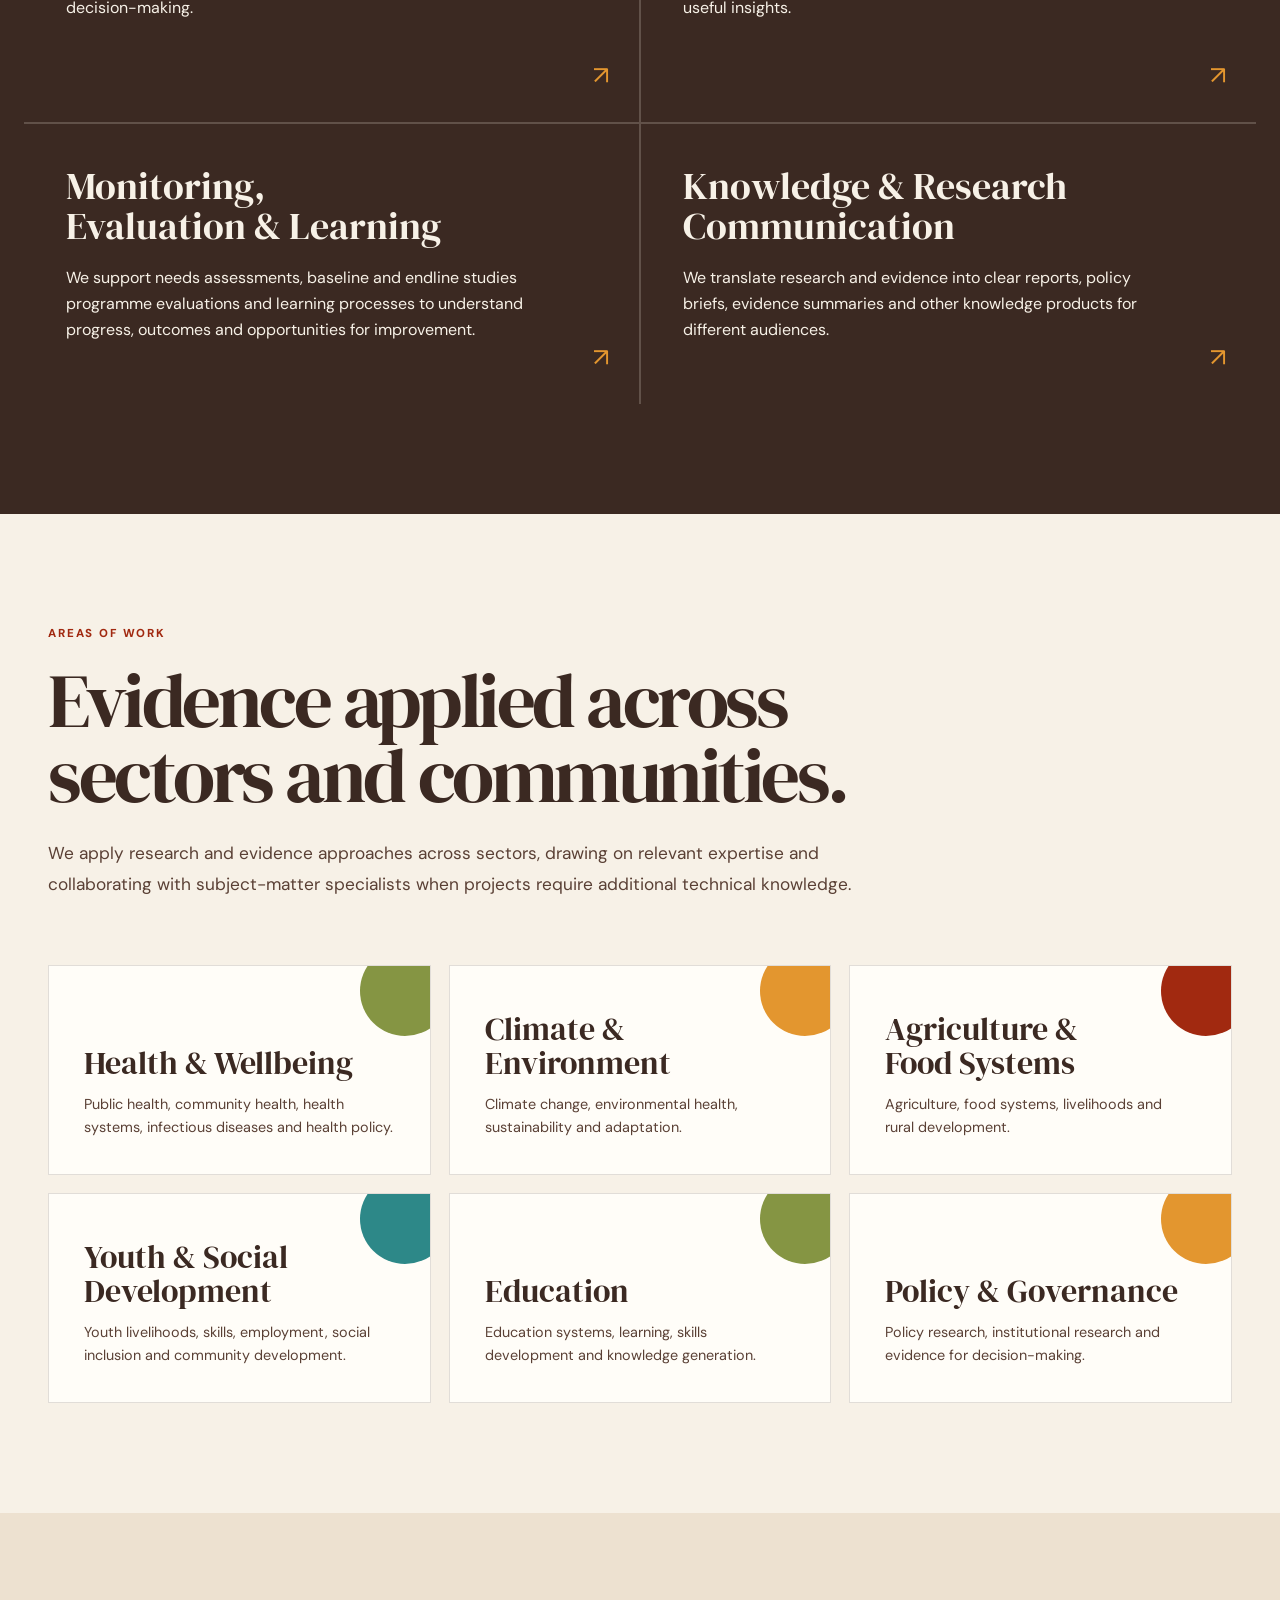
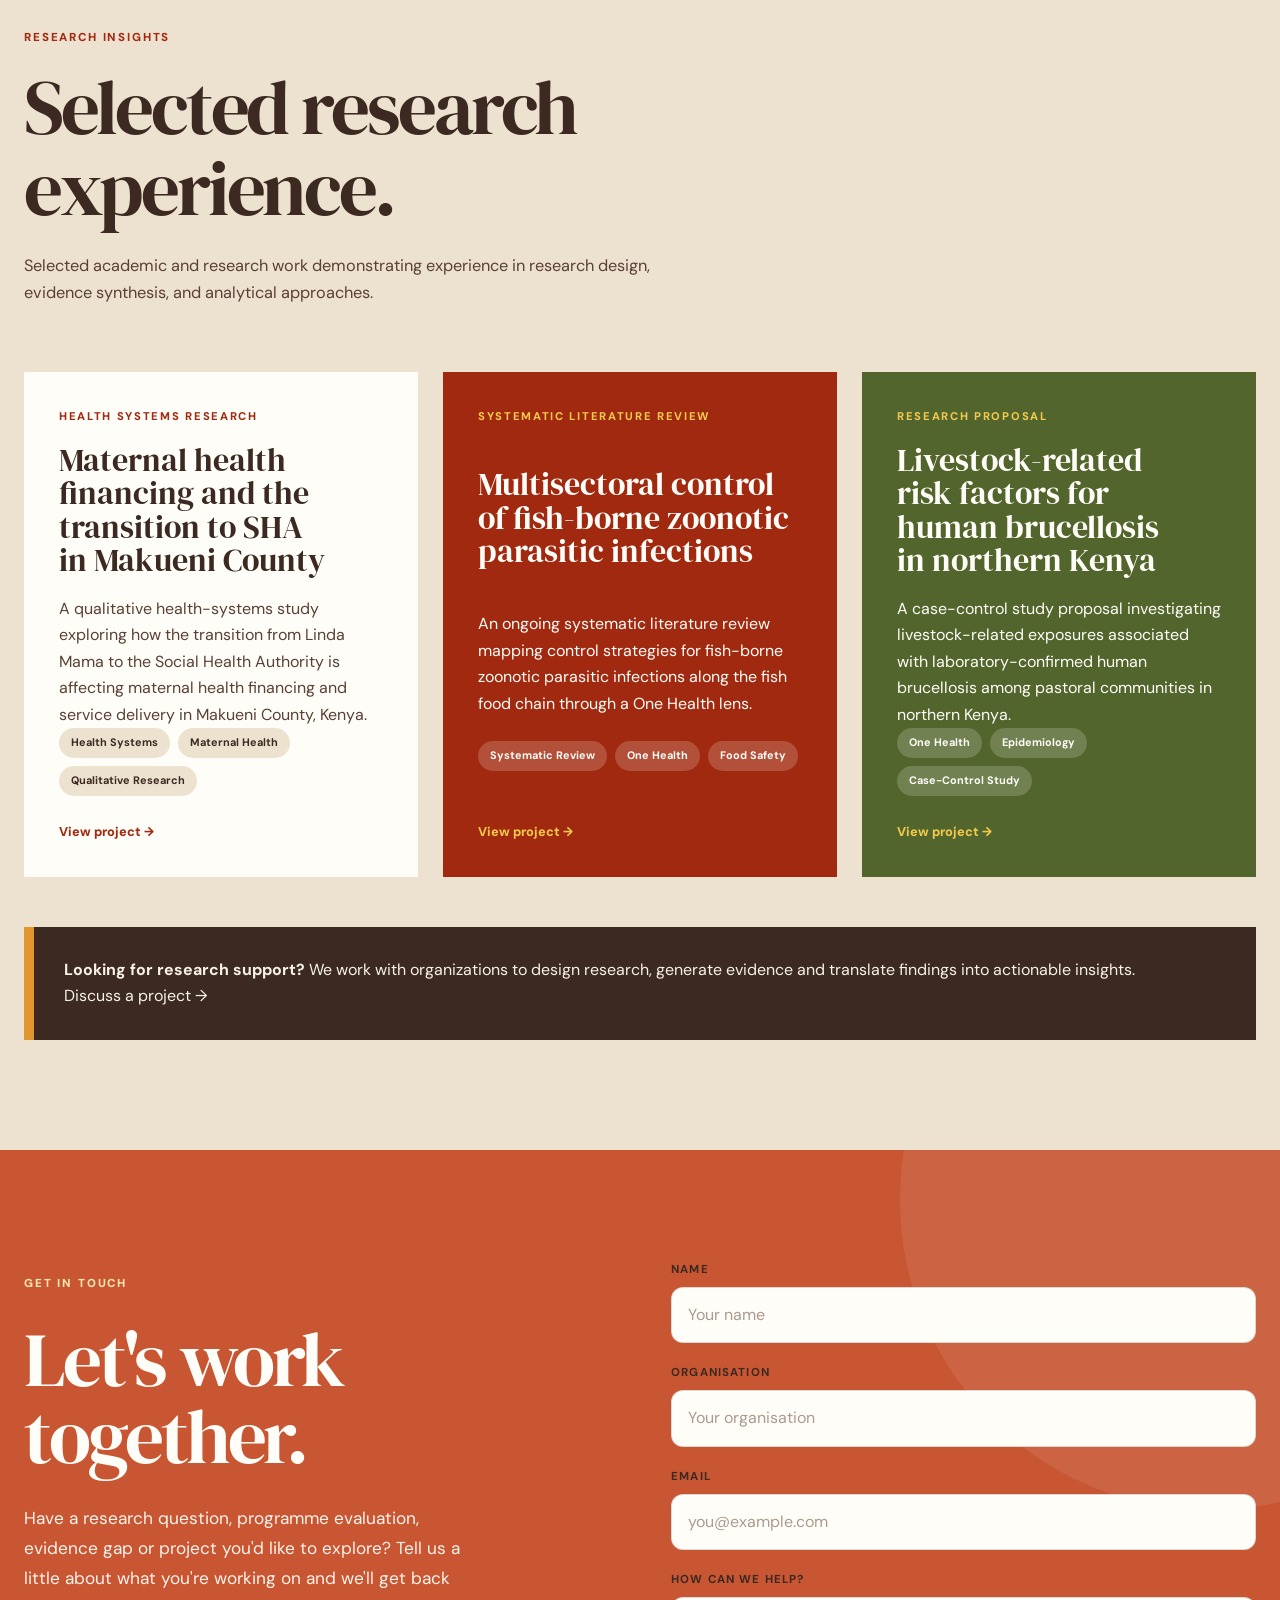
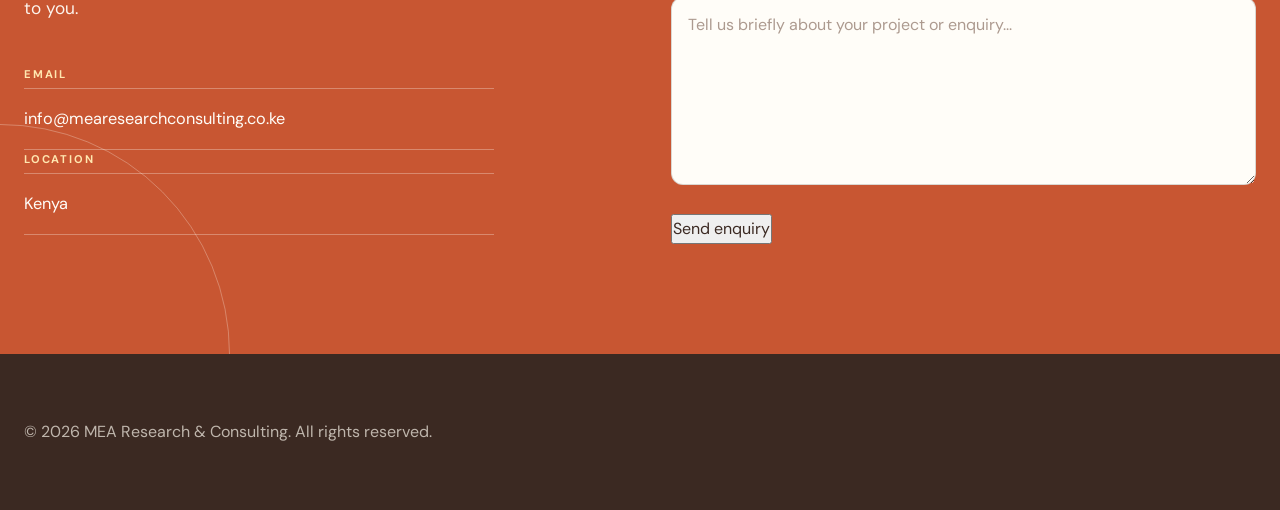
==== commit 5685f76f: "Refine contact section styling" ====
--- a/index.html
+++ b/index.html
@@ -12,20 +12,23 @@
 <body>
 
     <header>
-        <a href="#home" class="logo-link">
+    <nav>
+
+        <a href="index.html" class="logo-link">
             <img src="images/MEA-logo.png" alt="MEA Research & Consulting">
         </a>
 
-        <nav>
-            <a href="#home">Home</a>
-            <a href="#about">About</a>
-            <a href="#services">Services</a>
-            <a href="#areas">Areas of Work</a>
-            <a href="#insights">Research Insights</a>
-            <a href="#founder">Founder</a>
-            <a href="#contact">Contact</a>
-        </nav>
-    </header>
+        <ul>
+            <li><a href="index.html">Home</a></li>
+            <li><a href="about.html" class="active">About Us</a></li>
+            <li><a href="index.html#services">Services</a></li>
+            <li><a href="index.html#how-we-work">How We Work</a></li>
+            <li><a href="research.html">Research & Insights</a></li>
+            <li><a href="index.html#contact">Contact</a></li>
+        </ul>
+
+    </nav>
+</header>
 
     <main>
 
@@ -56,7 +59,7 @@
 
                 <p>
                     We offer research, data, evaluation and evidence services
-                    tailored to the needs of organizations working across business, development, and policy.
+                    tailored to the needs of organizations working across development and policy.
                 </p>
 
             </div>
@@ -211,79 +214,7 @@
             </div>
 
         </section>
-        <section id="about">
-            
-            <div class="section-heading">
-                
-                <p class="eyebrow">ABOUT MEA</p>
-                
-                <h2>Research that helps organisations move forward.</h2>
-                
-                <p>
-                    MEA Research & Consulting is an independent research and
-                    consulting firm supporting organisations to understand
-                    challenges, strengthen their evidence base, and make
-                    informed decisions.
-                </p>
-                
-                <p>
-                    We work across public health, research, and development,
-                    providing research and analytical support tailored to the
-                    needs of each organisation and project.
-                </p>
-            
-            </div>
-            
-            
-            <div class="approach-grid">
-                
-                <div class="approach-item">
-                    
-                    <h3>RIGOR</h3>
-                    
-                    <p>
-                        Sound research methods and careful analysis.
-                    </p>
-                
-                </div>
-                
-                
-                <div class="approach-item">
-                    
-                    <h3>INDEPENDENCE</h3>
-                    
-                    <p>
-                        Objective perspectives grounded in evidence.
-                    </p>
-                
-                </div>
-                
-                
-                <div class="approach-item">
-                    
-                    <h3>RELEVANCE</h3>
-                    
-                    <p>
-                        Research designed around real-world questions
-                        and needs.
-                    </p>
-                
-                </div>
-                
-                
-                <div class="approach-item">
-                    
-                    <h3>IMPACT</h3>
-                    
-                    <p>
-                        Findings communicated in ways that support action.
-                    </p>
-                
-                </div>
-
-            </div>
         
-        </section>
         
         <section id="insights">
 
@@ -413,58 +344,7 @@
             </div>
 
         </section>
-        <section id="founder">
-
-            <div class="founder-container">
-
-                <div class="founder-image">
-                    <img
-                     src="images/esther-murunga.png" 
-                     alt="Esther Murunga, Founder and Lead Research Consultant at MEA Research & Consulting"
-                     >
-                    
-                </div>
-
-
-                <div class="founder-content">
-
-                    <p class="eyebrow">MEET THE FOUNDER</p>
-
-                    <h2>Esther Murunga</h2>
-
-                    <h3>Founder & Lead Research Consultant</h3>
-                    
-                    <p>
-                        Esther Murunga is a <strong>Kenyan-based public health specialist</strong>
-                        and <strong>MSc One Health candidate at the University of Edinburgh</strong>,
-                        with experience in public health research, field coordination, qualitative
-                        research and evidence synthesis.
-                    </p>
-                    
-                    <p>
-                        Her work brings together research methods, epidemiology, One Health and
-                        evidence-informed decision-making to explore complex public health and
-                        development challenges.
-                    </p>
-                    
-                    <p>
-                        Her research experience includes coordinating adolescent mental health
-                        research with the Shamiri Institute in Murang'a County, conducting an
-                        independent qualitative study on out-of-pocket payments in maternal health
-                        financing in Makueni County, and contributing to an ongoing systematic
-                        literature review on the multisectoral control of fish-borne zoonotic
-                        parasitic infections.
-                    </p>
-                    
-                    <a href="#contact" class="founder-link">
-                        Work with MEA →
-                    </a>
-
-                </div>
-
-            </div>
-
-        </section>
+        
         <section id="contact">
 
             <div class="contact-container">
--- a/style.css
+++ b/style.css
@@ -1,8 +1,57 @@
 /* =========================================================
-   GENERAL SETTINGS
-========================================================= */
-
-* {
+   MEA RESEARCH & CONSULTING
+   Afro-Modern Editorial Website
+   ========================================================= */
+
+/* NOTE: for best performance, load fonts with <link> tags in your HTML <head>
+   instead of @import (this is only a fallback). */
+@import url('https://fonts.googleapis.com/css2?family=DM+Sans:wght@400;500;600;700&family=DM+Serif+Display:ital@0;1&display=swap');
+
+/* -------------------------
+   01. BRAND SYSTEM
+------------------------- */
+:root {
+    --cream: #F7F1E7;
+    --cream-dark: #EDE1D0;
+    --white: #FFFDF8;
+
+    --brown: #3B2922;
+    --brown-soft: #5A4035;
+    --brown-light: #76594A;
+
+    --terracotta: #A12910;
+    --terracotta-dark: #7F210D;
+    --terracotta-light: #C85632;
+
+    --ochre: #E3962F;
+    --yellow: #F2C94C;
+    --green: #859543;
+    --green-dark: #52652C;
+    --teal: #2D8888;
+
+    --border: rgba(59, 41, 34, 0.15);
+    --shadow: 0 20px 50px rgba(59, 41, 34, 0.12);
+
+    --serif: "DM Serif Display", Georgia, serif;
+    --sans: "DM Sans", Arial, sans-serif;
+
+    --radius-small: 8px;
+    --radius-medium: 18px;
+    --radius-large: 32px;
+
+    --max-width: 1240px;
+    --header-height: 82px;
+    --hero-bg: url('images/hero-bg.jpg'); /* <- change this path to your picture */
+    --gutter: 24px;
+    --ease: cubic-bezier(.2, .7, .2, 1);
+}
+
+/* -------------------------
+   02. RESET & BASE
+------------------------- */
+*,
+*::before,
+*::after {
     margin: 0;
     padding: 0;
     box-sizing: border-box;
@@ -10,979 +59,1963 @@
 
 html {
     scroll-behavior: smooth;
+    scroll-padding-top: var(--header-height);
+    -webkit-text-size-adjust: 100%;
 }
 
 body {
-    font-family: Arial, sans-serif;
-    color: #1f2933;
-    background-color: #ffffff;
-    line-height: 1.6;
-}
-
-img {
+    font-family: var(--sans);
+    background: var(--cream);
+    color: var(--brown);
+    line-height: 1.65;
+    overflow-x: hidden;
+    overflow-x: clip; /* keeps position: sticky working */
+    -webkit-font-smoothing: antialiased;
+    -moz-osx-font-smoothing: grayscale;
+    text-rendering: optimizeLegibility;
+}
+
+img,
+svg,
+video {
     max-width: 100%;
-}
-
-
-/* =========================================================
-   NAVIGATION
-========================================================= */
+    display: block;
+}
+
+a {
+    color: inherit;
+    text-decoration: none;
+}
+
+ul {
+    list-style: none;
+}
+
+button,
+input,
+textarea,
+select {
+    font: inherit;
+    color: inherit;
+}
+
+::selection {
+    background: var(--ochre);
+    color: var(--brown);
+}
+
+/* Visible keyboard focus */
+:focus-visible {
+    outline: 3px solid var(--terracotta);
+    outline-offset: 4px;
+    border-radius: 2px;
+}
+
+#services :focus-visible,
+#contact :focus-visible,
+footer :focus-visible,
+.project-header :focus-visible {
+    outline-color: var(--yellow);
+}
+
+/* -------------------------
+   03. GLOBAL TYPOGRAPHY
+------------------------- */
+h1,
+h2,
+h3,
+h4 {
+    color: var(--brown);
+    line-height: 1.05;
+    font-weight: 400; /* DM Serif Display has one weight; avoids faux-bold */
+    text-wrap: balance;
+}
+
+h4 {
+    font-family: var(--sans);
+    font-weight: 700;
+}
+
+p {
+    color: var(--brown-soft);
+    text-wrap: pretty;
+}
+
+.eyebrow {
+    display: inline-flex;
+    align-items: center;
+    gap: 10px;
+
+    font-size: 0.75rem;
+    font-weight: 700;
+    letter-spacing: 0.16em;
+    text-transform: uppercase;
+
+    color: var(--terracotta);
+}
+
+.eyebrow::before {
+    content: "";
+    width: 28px;
+    height: 3px;
+    background: var(--ochre);
+    flex-shrink: 0;
+}
+
+/* -------------------------
+   04. HEADER
+------------------------- */
+
+:root {
+    --header-height: 66px;
+}
 
 header {
+    position: sticky;
+    top: 0;
+    z-index: 1000;
+
+    height: var(--header-height);
+
+    background: rgba(247, 241, 231, 0.96);
+    -webkit-backdrop-filter: blur(14px);
+    backdrop-filter: blur(14px);
+
+    border-bottom: 1px solid var(--border);
+}
+
+nav {
+    width: min(100% - 48px, var(--max-width));
+    height: 100%;
+    margin: auto;
+
     display: flex;
+    align-items: center;
     justify-content: space-between;
-    align-items: center;
-    padding: 22px 7%;
-    border-bottom: 1px solid #e5e7eb;
-    background-color: #ffffff;
-}
-
-header h1 {
-    font-size: 21px;
-    font-weight: 600;
-    color: #123b4a;
-}
-
-nav {
-    display: flex;
-    gap: 25px;
-}
-
-nav a {
-    text-decoration: none;
-    color: #374151;
-    font-size: 15px;
-}
-
-nav a:hover {
-    color: #0f766e;
-}
-
-
-/* =========================================================
-   LOGO
-========================================================= */
+    gap: 24px;
+}
 
 .logo-link {
     display: flex;
     align-items: center;
+    flex-shrink: 0;
 }
 
 .logo-link img {
-    width: 150px;
+    display: block;
+    width: 115px;
     height: auto;
+}
+
+nav ul {
+    display: flex;
+    align-items: center;
+    justify-content: flex-end;
+    gap: 24px;
+    margin: 0;
+    padding: 0;
+}
+
+nav ul li a {
+    position: relative;
+    display: inline-block;
+    padding: 4px 0;
+    white-space: nowrap;
+
+    font-size: 0.76rem;
+    font-weight: 700;
+    color: var(--brown);
+
+    transition:
+        color 0.2s ease,
+        transform 0.2s ease;
+}
+
+nav ul li a::after {
+    content: "";
+    position: absolute;
+    left: 0;
+    bottom: -2px;
+
+    width: 0;
+    height: 2px;
+
+    background: var(--terracotta);
+
+    transition: width 0.2s ease;
+}
+
+nav ul li a:hover,
+nav ul li a[aria-current="page"],
+nav ul li a.active {
+    color: var(--terracotta);
+}
+
+nav ul li a:hover::after,
+nav ul li a[aria-current="page"]::after,
+nav ul li a.active::after {
+    width: 100%;
+}
+
+
+/* Tablet */
+@media (max-width: 1000px) {
+
+    nav {
+        width: min(100% - 36px, var(--max-width));
+    }
+
+    nav ul {
+        gap: 18px;
+    }
+
+    nav ul li a {
+        font-size: 0.72rem;
+    }
+
+}
+
+
+/* Mobile */
+@media (max-width: 760px) {
+
+    :root {
+        --header-height: 62px;
+    }
+
+    nav {
+        width: min(100% - 32px, var(--max-width));
+    }
+
+    .logo-link img {
+        width: 105px;
+    }
+
+    nav ul {
+        display: none;
+    }
+
+}
+
+/* -------------------------
+   05. HERO
+------------------------- */
+#home {
+    position: relative;
+    isolation: isolate; /* keeps the background layer behind the hero content */
+    min-height: calc(100vh - var(--header-height));
+    min-height: calc(100svh - var(--header-height));
+
+    width: min(100% - 48px, var(--max-width));
+    margin: auto;
+
+    /* extra bottom padding leaves room for the ticker */
+    padding: 90px 0 110px;
+
+    display: grid;
+    grid-template-columns: minmax(0, 1fr) minmax(390px, 0.85fr);
+    align-items: center;
+    gap: 70px;
+}
+
+/* subtle background motif */
+#home::before {
+    content: "";
+    position: absolute;
+
+    width: 420px;
+    height: 420px;
+
+    right: -220px;
+    top: 50px;
+
+    border: 1px solid rgba(133, 149, 67, 0.3);
+    border-radius: 50%;
+
+    pointer-events: none;
+}
+
+#home h2 {
+    max-width: 780px;
+    margin: 22px 0;
+
+    font-family: var(--serif);
+    font-size: clamp(3.5rem, 7vw, 7.8rem);
+    font-weight: 400;
+    letter-spacing: -0.045em;
+    line-height: 0.98;
+
+    color: var(--brown);
+}
+
+#home h2 span {
     display: block;
-}
-
-
-/* =========================================================
-   HOMEPAGE / HERO
-========================================================= */
-
-#home {
-    min-height: 75vh;
+    color: var(--terracotta);
+    font-style: italic;
+}
+
+#home p {
+    max-width: 570px;
+    font-size: 1.08rem;
+    line-height: 1.8;
+}
+
+/* Buttons */
+.hero-button,
+.primary-button,
+.secondary-button {
+    display: inline-flex;
+    align-items: center;
+    justify-content: center;
+    gap: 12px;
+
+    min-height: 52px;
+    padding: 0 28px;
+
+    border-radius: 999px;
+
+    font-size: 0.82rem;
+    font-weight: 700;
+    letter-spacing: 0.03em;
+    line-height: 1;
+    text-align: center;
+
+    cursor: pointer;
+
+    transition:
+        transform 0.3s var(--ease),
+        background 0.3s ease,
+        border-color 0.3s ease,
+        color 0.3s ease,
+        box-shadow 0.3s ease;
+}
+
+.hero-button,
+.primary-button {
+    background: var(--terracotta);
+    color: var(--white);
+    border: 2px solid var(--terracotta);
+}
+
+.hero-button:hover,
+.primary-button:hover {
+    background: var(--brown);
+    border-color: var(--brown);
+    transform: translateY(-4px);
+    box-shadow: 0 14px 30px rgba(59, 41, 34, 0.18);
+}
+
+.secondary-button {
+    background: transparent;
+    color: var(--brown);
+    border: 2px solid var(--brown);
+}
+
+.secondary-button:hover {
+    background: var(--ochre);
+    border-color: var(--ochre);
+    transform: translateY(-4px);
+}
+
+.hero-button:active,
+.primary-button:active,
+.secondary-button:active {
+    transform: translateY(-1px);
+}
+
+.hero-actions {
+    display: flex;
+    flex-wrap: wrap;
+    gap: 14px;
+    margin-top: 34px;
+}
+
+/* Hero image area */
+.hero-visual {
+    position: relative;
+    min-height: 600px;
+
+    display: flex;
+    align-items: center;
+    justify-content: center;
+}
+
+.hero-image-wrap {
+    position: relative;
+
+    width: min(100%, 500px);
+    aspect-ratio: 4 / 5;
+}
+
+/* Terracotta offset block */
+.hero-image-wrap::before {
+    content: "";
+    position: absolute;
+    inset: 22px 22px -22px -22px;
+    background: var(--terracotta);
+    z-index: 0;
+}
+
+/* Green offset circle */
+.hero-image-wrap::after {
+    content: "";
+    position: absolute;
+
+    width: 95px;
+    height: 95px;
+
+    right: -35px;
+    bottom: -30px;
+
+    background: var(--green);
+    border-radius: 50%;
+
+    z-index: 3;
+}
+
+.hero-image,
+.hero-image-placeholder {
+    position: relative;
+
+    width: 100%;
+    height: 100%;
+
+    object-fit: cover;
+
+    z-index: 2;
+
+    background: var(--cream-dark);
+    border: 10px solid var(--brown);
+
+    transition:
+        transform 0.6s var(--ease),
+        filter 0.6s ease;
+}
+
+.hero-image-wrap:hover .hero-image {
+    transform: translate(-8px, -8px) scale(1.02);
+    filter: saturate(1.08);
+}
+
+/* Placeholder until a real image is added */
+.hero-image-placeholder {
+    display: flex;
+    align-items: flex-end;
+    justify-content: flex-start;
+
+    padding: 28px;
+
+    background:
+        linear-gradient(
+            135deg,
+            var(--cream-dark) 0%,
+            var(--cream) 50%,
+            var(--ochre) 50%,
+            var(--ochre) 53%,
+            var(--cream) 53%
+        );
+}
+
+.hero-image-placeholder span {
+    padding: 8px 13px;
+
+    background: var(--brown);
+    color: var(--white);
+
+    font-size: 0.7rem;
+    font-weight: 700;
+    letter-spacing: 0.14em;
+}
+
+/* Decorative stamp */
+.hero-stamp {
+    position: absolute;
+
+    left: -55px;
+    bottom: 80px;
+
+    z-index: 5;
+
+    width: 125px;
+    height: 125px;
+
+    display: flex;
+    align-items: center;
+    justify-content: center;
+
+    text-align: center;
+
+    background: var(--ochre);
+    color: var(--brown);
+
+    border-radius: 50%;
+
+    font-size: 0.68rem;
+    font-weight: 800;
+    letter-spacing: 0.12em;
+    line-height: 1.5;
+
+    transform: rotate(-10deg);
+    box-shadow: 0 12px 30px rgba(59, 41, 34, 0.15);
+
+    animation: gentleFloat 5s ease-in-out infinite;
+}
+
+.hero-accent-yellow {
+    position: absolute;
+    width: 35px;
+    height: 35px;
+    top: 40px;
+    right: 20px;
+    background: var(--yellow);
+    transform: rotate(45deg);
+    z-index: 4;
+}
+
+.hero-accent-green {
+    position: absolute;
+    width: 20px;
+    height: 100px;
+    left: -50px;
+    top: 120px;
+    background: var(--green);
+    z-index: 4;
+}
+
+/* Hero ticker (repeat the items twice in your HTML so the -50% loop is seamless) */
+.hero-ticker {
+    position: absolute;
+
+    left: 50%;
+    bottom: 0;
+
+    width: 100vw;
+    transform: translateX(-50%);
+
+    overflow: hidden;
+
+    background: var(--brown);
+    color: var(--cream);
+
+    padding: 14px 0;
+
+    white-space: nowrap;
+}
+
+.hero-ticker-track {
+    display: inline-flex;
+    gap: 45px;
+    padding-left: 45px;
+    will-change: transform;
+
+    animation: ticker 28s linear infinite;
+}
+
+.hero-ticker:hover .hero-ticker-track {
+    animation-play-state: paused;
+}
+
+.hero-ticker span {
+    font-size: 0.72rem;
+    font-weight: 700;
+    letter-spacing: 0.2em;
+}
+
+.hero-ticker span:nth-child(3n) {
+    color: var(--ochre);
+}
+
+.hero-ticker span:nth-child(4n) {
+    color: #A9BB64; /* lighter green so it reads on dark brown */
+}
+
+/* -------------------------
+   05b. HERO BACKGROUND IMAGE
+   Full-width picture behind the whole hero. On desktop it stays fixed
+   while the page scrolls over it (parallax); on touch devices it scrolls normally.
+------------------------- */
+#home::after {
+    content: "";
+    position: absolute;
+    z-index: -1;
+
+    top: 0;
+    bottom: 0;
+    left: 50%;
+    width: 100vw;
+    transform: translateX(-50%);
+
+    background:
+        linear-gradient(
+            90deg,
+            rgba(43, 28, 22, 0.90) 0%,
+            rgba(43, 28, 22, 0.75) 55%,
+            rgba(43, 28, 22, 0.55) 100%
+        ),
+        var(--hero-bg) center / cover no-repeat;
+    background-attachment: scroll, fixed;
+}
+
+/* Light text on the darkened picture */
+#home .eyebrow {
+    color: var(--yellow);
+}
+
+#home h2 {
+    color: var(--cream);
+}
+
+#home h2 span {
+    color: var(--ochre);
+}
+
+#home p {
+    color: rgba(247, 241, 231, 0.88);
+}
+
+#home .secondary-button {
+    color: var(--cream);
+    border-color: var(--cream);
+}
+
+#home .secondary-button:hover {
+    color: var(--brown);
+    background: var(--ochre);
+    border-color: var(--ochre);
+}
+
+#home :focus-visible {
+    outline-color: var(--yellow);
+}
+
+/* Fixed backgrounds are janky on phones/tablets, so let it scroll there */
+@media (max-width: 1000px), (hover: none) {
+    #home::after {
+        background-attachment: scroll, scroll;
+    }
+}
+
+/* -------------------------
+   06. SHARED SECTIONS
+------------------------- */
+section:not(#home) {
+    padding: 110px var(--gutter);
+}
+
+.section-heading {
+    width: min(100%, var(--max-width));
+    margin: 0 auto 65px;
+}
+
+.section-heading h2 {
+    max-width: 850px;
+    margin-top: 18px;
+
+    font-family: var(--serif);
+    font-size: clamp(2.8rem, 6vw, 6rem);
+    font-weight: 400;
+    letter-spacing: -0.04em;
+}
+
+.section-heading > p:not(.eyebrow) {
+    max-width: 650px;
+    margin-top: 25px;
+    font-size: 1.02rem;
+}
+
+/* -------------------------
+   07. SERVICES
+------------------------- */
+#services {
+    background: var(--brown);
+    color: var(--cream);
+}
+
+#services h2,
+#services p {
+    color: var(--cream);
+}
+
+#services .eyebrow {
+    color: var(--ochre);
+}
+
+.services-grid {
+    width: min(100%, var(--max-width));
+    margin: auto;
+
+    display: grid;
+    grid-template-columns: repeat(2, 1fr);
+    gap: 2px;
+
+    background: rgba(247, 241, 231, 0.2);
+}
+
+/* if there's an odd number of cards, the last one spans the full row */
+.service-card:last-child:nth-child(odd) {
+    grid-column: 1 / -1;
+}
+
+.service-card {
+    position: relative;
+
+    min-height: 280px;
+    padding: 42px 90px 42px 42px;
+
+    background: var(--brown);
+    overflow: hidden;
+
+    transition:
+        background 0.4s ease,
+        transform 0.4s var(--ease);
+}
+
+.service-card::before {
+    content: attr(data-number);
+
+    position: absolute;
+    right: 28px;
+    top: 18px;
+
+    font-family: var(--serif);
+    font-size: 5rem;
+    line-height: 1;
+
+    color: rgba(247, 241, 231, 0.08);
+    pointer-events: none;
+}
+
+.service-card::after {
+    content: "↗";
+
+    position: absolute;
+    right: 30px;
+    bottom: 25px;
+
+    font-size: 1.6rem;
+    color: var(--ochre);
+
+    transition: transform 0.3s var(--ease), color 0.3s ease;
+}
+
+.service-card:hover {
+    background: var(--terracotta);
+    transform: translateY(-5px);
+}
+
+.service-card:hover::after {
+    transform: translate(5px, -5px);
+    color: var(--yellow);
+}
+
+.service-card h3 {
+    position: relative;
+    z-index: 2;
+
+    max-width: 500px;
+    margin-bottom: 18px;
+
+    font-family: var(--serif);
+    font-size: clamp(1.9rem, 3vw, 2.4rem);
+    font-weight: 400;
+
+    color: var(--cream);
+}
+
+.service-card p {
+    position: relative;
+    z-index: 2;
+
+    max-width: 480px;
+    color: rgba(247, 241, 231, 0.82);
+}
+
+/* -------------------------
+   08. AREAS
+------------------------- */
+
+#areas {
+    padding: 110px 0;
+    background: var(--cream);
+}
+
+/* -------------------------
+   AREAS — FULL WIDTH INTRO
+------------------------- */
+
+#areas .section-heading {
+    width: min(100% - 48px, var(--max-width));
+    margin: 0 auto 65px;
+
+    display: block;
+}
+
+#areas .section-heading .eyebrow {
+    display: block;
+    margin-bottom: 20px;
+}
+
+#areas .section-heading h2 {
+    max-width: 1050px;
+    margin: 0 0 24px;
+
+    font-family: var(--serif);
+    font-size: clamp(3rem, 6vw, 6.5rem);
+    font-weight: 400;
+    line-height: 0.98;
+    letter-spacing: -0.045em;
+
+    color: var(--brown);
+}
+
+#areas .section-heading > p:last-child {
+    max-width: 900px;
+    margin: 0;
+
+    font-size: 1.08rem;
+    line-height: 1.8;
+    color: var(--brown-soft);
+}
+
+#areas .section-heading > p:last-child {
+    grid-column: 2;
+
+    max-width: 850px;
+    margin: 15px 0 0;
+
+    font-size: 1.08rem;
+    line-height: 1.8;
+    color: var(--brown-soft);
+}
+
+
+/* -------------------------
+   AREA CARDS
+------------------------- */
+
+#areas .areas-grid {
+    width: min(100% - 48px, var(--max-width));
+    margin: auto;
+
+    display: grid;
+    grid-template-columns: repeat(3, 1fr);
+    gap: 18px;
+}
+
+#areas .area-card {
+    position: relative;
+    overflow: hidden;
+
+    min-height: 210px;
+    padding: 35px;
+
     display: flex;
     flex-direction: column;
-    justify-content: center;
-    padding: 100px 12%;
-    background-color: #f7faf9;
-}
-
-#home h2 {
-    font-size: 58px;
-    line-height: 1.1;
-    max-width: 800px;
-    color: #123b4a;
-    margin-bottom: 25px;
-}
-
-#home p {
-    font-size: 20px;
-    line-height: 1.7;
-    max-width: 680px;
-    color: #4b5563;
+    align-items: flex-start;
+    justify-content: flex-end;
+
+    background: var(--white);
+    border: 1px solid var(--border);
+
+    transition:
+        transform 0.35s var(--ease),
+        background 0.35s ease,
+        border-color 0.35s ease;
+}
+
+#areas .area-card::before {
+    content: "";
+
+    position: absolute;
+
+    width: 90px;
+    height: 90px;
+
+    right: -20px;
+    top: -20px;
+
+    background: var(--green);
+    border-radius: 50%;
+}
+
+#areas .area-card:nth-child(4n + 2)::before {
+    background: var(--ochre);
+}
+
+#areas .area-card:nth-child(4n + 3)::before {
+    background: var(--terracotta);
+}
+
+#areas .area-card:nth-child(4n + 4)::before {
+    background: var(--teal);
+}
+
+#areas .area-card:hover {
+    transform: translateY(-8px) rotate(-1deg);
+    background: var(--brown);
+    border-color: var(--brown);
+}
+
+#areas .area-card h3 {
+    position: relative;
+    z-index: 2;
+
+    margin: 0;
+
+    font-family: var(--serif);
+    font-size: 2rem;
+
+    color: var(--brown);
+
+    transition: color 0.3s ease;
+}
+
+#areas .area-card p {
+    position: relative;
+    z-index: 2;
+
+    margin-top: 12px;
+
+    font-size: 0.9rem;
+    line-height: 1.6;
+    color: var(--brown-soft);
+
+    transition: color 0.3s ease;
+}
+
+#areas .area-card:hover h3,
+#areas .area-card:hover p {
+    color: var(--cream);
+}
+
+
+/* -------------------------
+   AREAS — TABLET
+------------------------- */
+
+@media (max-width: 900px) {
+
+    #areas .areas-grid {
+        grid-template-columns: repeat(2, 1fr);
+    }
+
+}
+
+
+/* -------------------------
+   AREAS — MOBILE
+------------------------- */
+
+@media (max-width: 600px) {
+
+    #areas {
+        padding: 80px 0;
+    }
+
+    #areas .section-heading,
+    #areas .areas-grid {
+        width: min(100% - 32px, var(--max-width));
+    }
+
+    #areas .section-heading {
+        margin-bottom: 45px;
+    }
+
+    #areas .section-heading h2 {
+        font-size: clamp(2.7rem, 12vw, 4rem);
+    }
+
+    #areas .section-heading > p:last-child {
+        font-size: 1rem;
+    }
+
+    #areas .areas-grid {
+        grid-template-columns: 1fr;
+    }
+
+}
+
+/* -------------------------
+   09. ABOUT
+------------------------- */
+#about {
+    background: var(--white);
+}
+
+.about-container {
+    width: min(100%, var(--max-width));
+    margin: auto;
+
+    display: grid;
+    grid-template-columns: 1.25fr 0.75fr;
+    gap: 90px;
+    align-items: start;
+}
+
+.about-text h2 {
+    margin-bottom: 30px;
+
+    font-family: var(--serif);
+    font-size: clamp(2.8rem, 5vw, 5rem);
+    font-weight: 400;
+}
+
+.about-text p {
+    max-width: 700px;
+    margin-bottom: 20px;
+    font-size: 1.05rem;
+}
+
+.about-highlight {
+    position: sticky;
+    top: calc(var(--header-height) + 38px);
+
+    padding: 42px;
+
+    background: var(--green-dark); /* darker green = white text passes contrast */
+    color: var(--white);
+
+    transform: rotate(2deg);
+}
+
+.about-highlight::before {
+    content: "MEA";
+
+    display: block;
     margin-bottom: 35px;
-}
-
-
-/* =========================================================
-   BUTTONS
-========================================================= */
-
-button {
-    padding: 14px 25px;
-    margin-right: 10px;
-    border: none;
-    cursor: pointer;
-    font-size: 15px;
-    border-radius: 3px;
-}
-
-button:first-of-type {
-    background-color: #0f766e;
-    color: #ffffff;
-}
-
-button:last-of-type {
-    background-color: transparent;
-    color: #0f766e;
-    border: 1px solid #0f766e;
-}
-
-button:hover {
-    opacity: 0.85;
-}
-
-.hero-button {
-    display: inline-block;
-    padding: 14px 25px;
-    margin-right: 10px;
-    text-decoration: none;
-    font-size: 15px;
-    border-radius: 3px;
-}
-
-.primary-button {
-    background-color: #0f766e;
-    color: #ffffff;
-}
-
-.secondary-button {
-    background-color: transparent;
-    color: #0f766e;
-    border: 1px solid #0f766e;
-}
-
-.hero-button:hover {
-    opacity: 0.85;
-}
-
-
-/* =========================================================
-   SHARED SECTION STYLING
-========================================================= */
-
-.section-heading {
-    max-width: 750px;
-    margin-bottom: 60px;
-}
-
-.eyebrow {
-    color: #0f766e;
-    font-size: 13px;
-    font-weight: bold;
-    letter-spacing: 2px;
-    margin-bottom: 15px;
-}
-
-.section-heading h2 {
-    font-size: 42px;
-    line-height: 1.2;
-    color: #123b4a;
-    margin-bottom: 20px;
-}
-
-.section-heading > p:not(.eyebrow) {
-    font-size: 18px;
-    color: #5b6470;
-    line-height: 1.7;
-    margin-bottom: 20px;
-}
-
-
-/* =========================================================
-   SERVICES
-========================================================= */
-
-#services {
-    padding: 100px 10%;
-    background-color: #ffffff;
-}
-
-.services-grid {
-    display: grid;
-    grid-template-columns: repeat(2, 1fr);
-    gap: 25px;
-}
-
-.service-card {
-    padding: 35px;
-    border: 1px solid #e5e7eb;
-    background-color: #ffffff;
-    transition: 0.3s ease;
-}
-
-.service-card:hover {
-    transform: translateY(-4px);
-    box-shadow: 0 10px 30px rgba(0, 0, 0, 0.06);
-}
-
-.service-card h3 {
-    font-size: 22px;
-    color: #123b4a;
-    margin-bottom: 15px;
-}
-
-.service-card p {
-    color: #5b6470;
-    line-height: 1.7;
-}
-
-
-/* =========================================================
-   AREAS OF WORK
-========================================================= */
-
-#areas {
-    padding: 100px 10%;
-    background-color: #f7faf9;
-}
-
-.areas-grid {
-    display: grid;
-    grid-template-columns: repeat(3, 1fr);
-    gap: 20px;
-}
-
-.area-card {
-    padding: 30px;
-    background-color: #ffffff;
-    border: 1px solid #e5e7eb;
-}
-
-.area-card h3 {
-    font-size: 20px;
-    color: #123b4a;
-    margin-bottom: 12px;
-}
-
-.area-card p {
-    color: #5b6470;
-    line-height: 1.7;
-}
-
-
-/* =========================================================
-   ABOUT MEA
-========================================================= */
-
-#about {
-    padding: 110px 10%;
-    background-color: #ffffff;
-}
-
-.about-container {
-    display: grid;
-    grid-template-columns: 1.3fr 0.7fr;
-    gap: 80px;
-    align-items: start;
-}
-
-.about-text h2 {
-    font-size: 42px;
-    line-height: 1.2;
-    color: #123b4a;
-    margin-bottom: 30px;
-}
-
-.about-text p {
-    font-size: 17px;
-    line-height: 1.8;
-    color: #5b6470;
-    margin-bottom: 20px;
-}
-
-.about-highlight {
-    padding: 35px;
-    background-color: #f7faf9;
-    border-left: 4px solid #0f766e;
-}
-
-.about-highlight h3 {
-    font-size: 24px;
-    color: #123b4a;
-    margin-bottom: 25px;
-}
-
-
-/* APPROACH / PRINCIPLES */
-
+
+    font-family: var(--serif);
+    font-size: 5rem;
+    line-height: 1;
+
+    color: rgba(255, 255, 255, 0.22);
+}
+
+.about-highlight p {
+    color: var(--white);
+
+    font-family: var(--serif);
+    font-size: 1.7rem;
+    line-height: 1.25;
+}
+
+/* -------------------------
+   10. APPROACH
+------------------------- */
 .approach-grid {
+    width: min(100%, var(--max-width));
+    margin: auto;
+
     display: grid;
     grid-template-columns: repeat(4, 1fr);
-    gap: 30px;
-    margin-top: 50px;
+
+    border-top: 1px solid var(--border);
+    counter-reset: approach;
 }
 
 .approach-item {
-    padding-top: 20px;
-    border-top: 1px solid #ddd;
+    counter-increment: approach; /* was missing, so numbers never showed */
+
+    padding: 38px 25px;
+    border-right: 1px solid var(--border);
+
+    transition: background 0.3s ease;
+}
+
+.approach-item:last-child {
+    border-right: none;
+}
+
+.approach-item:hover {
+    background: var(--cream-dark);
+}
+
+.approach-item::before {
+    content: "0" counter(approach);
+
+    display: block;
+    margin-bottom: 22px;
+
+    font-size: 0.75rem;
+    font-weight: 700;
+    letter-spacing: 0.16em;
+
+    color: var(--terracotta);
 }
 
 .approach-item h3 {
-    font-size: 0.85rem;
-    letter-spacing: 0.08em;
-    color: #123b4a;
-    margin-bottom: 10px;
-}
-
-.approach-item p {
-    margin: 0;
-    color: #5b6470;
-    line-height: 1.6;
-}
-
-
-/* =========================================================
-   RESEARCH & INSIGHTS
-========================================================= */
-
+    margin-bottom: 15px;
+
+    font-family: var(--serif);
+    font-size: 1.8rem;
+}
+
+/* -------------------------
+   11. RESEARCH / INSIGHTS
+------------------------- */
 #insights {
-    padding: 110px 10%;
-    background-color: #f7faf9;
+    background: var(--cream-dark);
 }
 
 .research-grid {
+    width: min(100%, var(--max-width));
+    margin: auto;
+
     display: grid;
     grid-template-columns: repeat(3, 1fr);
     gap: 25px;
 }
 
 .research-card {
-    background-color: #ffffff;
+    position: relative;
+
+    min-height: 330px;
     padding: 35px;
-    border: 1px solid #e5e7eb;
+
     display: flex;
     flex-direction: column;
+    justify-content: space-between;
+
+    background: var(--white);
+
+    transition:
+        transform 0.4s var(--ease),
+        box-shadow 0.4s ease;
+}
+
+.research-card:nth-child(3n + 2) {
+    background: var(--terracotta);
+}
+
+.research-card:nth-child(3n + 3) {
+    background: var(--green-dark);
+}
+
+.research-card:hover {
+    transform: translateY(-10px);
+    box-shadow: var(--shadow);
+}
+
+.research-card h3 {
+    margin: 18px 0;
+
+    font-family: var(--serif);
+    font-size: 2rem;
 }
 
 .research-type {
-    font-size: 12px;
-    font-weight: bold;
-    letter-spacing: 1.5px;
-    color: #0f766e;
-    margin-bottom: 20px;
-}
-
-.research-card h3 {
-    font-size: 22px;
-    line-height: 1.35;
-    color: #123b4a;
-    margin-bottom: 18px;
-}
-
-.research-card p {
-    color: #5b6470;
-    line-height: 1.7;
-    margin-bottom: 25px;
+    font-size: 0.7rem;
+    font-weight: 800;
+    letter-spacing: 0.15em;
+    text-transform: uppercase;
+
+    color: var(--terracotta);
 }
 
 .research-tags {
     display: flex;
     flex-wrap: wrap;
     gap: 8px;
-    margin-top: auto;
 }
 
 .research-tags span {
-    font-size: 12px;
-    padding: 6px 10px;
-    background-color: #eef5f3;
-    color: #0f766e;
+    padding: 6px 12px;
+
+    background: var(--cream-dark);
+    color: var(--brown);
+
+    font-size: 0.68rem;
+    font-weight: 700;
+
+    border-radius: 999px;
 }
 
 .research-link {
     display: inline-block;
     margin-top: 25px;
-    color: #0f766e;
-    text-decoration: none;
-    font-weight: bold;
+
+    font-size: 0.8rem;
+    font-weight: 800;
+
+    color: var(--terracotta);
+}
+
+/* Coloured cards: text, labels, tags and links were invisible on these before */
+.research-card:nth-child(3n + 2) h3,
+.research-card:nth-child(3n + 2) p,
+.research-card:nth-child(3n + 3) h3,
+.research-card:nth-child(3n + 3) p {
+    color: var(--white);
+}
+
+.research-card:nth-child(3n + 2) .research-type,
+.research-card:nth-child(3n + 2) .research-link,
+.research-card:nth-child(3n + 3) .research-type,
+.research-card:nth-child(3n + 3) .research-link {
+    color: var(--yellow);
+}
+
+.research-card:nth-child(3n + 2) .research-tags span,
+.research-card:nth-child(3n + 3) .research-tags span {
+    background: rgba(255, 253, 248, 0.18);
+    color: var(--white);
 }
 
 .research-link:hover {
-    opacity: 0.75;
+    text-decoration: underline;
+    text-underline-offset: 4px;
 }
 
 .insights-note {
-    margin-top: 50px;
-    padding: 25px 30px;
-    background-color: #ffffff;
-    border-left: 4px solid #0f766e;
+    width: min(100%, var(--max-width));
+    margin: 50px auto 0;
+    padding: 30px;
+
+    background: var(--brown);
+    color: var(--cream);
+
+    border-left: 10px solid var(--ochre);
+}
+
+.insights-note p {
+    color: var(--cream);
+}
+
+/* -------------------------
+   12. FOUNDER
+------------------------- */
+#founder {
+    background: var(--white);
+}
+
+.founder-container {
+    width: min(100%, var(--max-width));
+    margin: auto;
+
+    display: grid;
+    grid-template-columns: 0.8fr 1.2fr;
+    gap: 80px;
+    align-items: center;
+}
+
+.founder-image {
+    position: relative;
+}
+
+.founder-image img {
+    width: 100%;
+    aspect-ratio: 4 / 5;
+    object-fit: cover;
+}
+
+.image-placeholder {
+    min-height: 500px;
+
+    background:
+        linear-gradient(
+            145deg,
+            var(--terracotta) 0 50%,
+            var(--ochre) 50% 75%,
+            var(--green) 75%
+        );
+
     display: flex;
-    justify-content: space-between;
+    align-items: flex-end;
+
+    padding: 30px;
+}
+
+.image-placeholder::after {
+    content: "PEOPLE • RESEARCH • AFRICA";
+
+    padding: 10px 14px;
+
+    background: var(--brown);
+    color: var(--cream);
+
+    font-size: 0.7rem;
+    font-weight: 700;
+    letter-spacing: 0.12em;
+}
+
+.founder-content h2 {
+    margin: 18px 0 25px;
+
+    font-family: var(--serif);
+    font-size: clamp(2.8rem, 5vw, 5rem);
+    font-weight: 400;
+}
+
+.founder-content p {
+    margin-bottom: 20px;
+}
+
+.founder-link {
+    display: inline-flex;
+    margin-top: 15px;
+
+    font-weight: 700;
+    color: var(--terracotta);
+
+    border-bottom: 2px solid var(--ochre);
+
+    transition: color 0.3s ease, border-color 0.3s ease;
+}
+
+.founder-link:hover {
+    color: var(--green-dark);
+    border-color: var(--green-dark);
+}
+
+/* -------------------------
+   13. CONTACT
+------------------------- */
+
+#contact {
+    --contact-bg: #C85632;   /* lighter terracotta: change this one value to adjust the shade */
+    --butter: #FFE7B0;
+
+    position: relative;
+    overflow: hidden;
+    isolation: isolate;
+
+    background: var(--contact-bg);
+    color: var(--white);
+}
+
+/* soft filled circle, top right */
+#contact::before {
+    content: "";
+    position: absolute;
+    z-index: -1;
+
+    width: 620px;
+    height: 620px;
+
+    right: -240px;
+    top: -260px;
+
+    border-radius: 50%;
+    background: rgba(255, 253, 248, 0.08);
+
+    pointer-events: none;
+}
+
+/* outlined ring, bottom left */
+#contact::after {
+    content: "";
+    position: absolute;
+    z-index: -1;
+
+    width: 460px;
+    height: 460px;
+
+    left: -230px;
+    bottom: -230px;
+
+    border-radius: 50%;
+    border: 1px solid rgba(255, 253, 248, 0.28);
+
+    pointer-events: none;
+}
+
+#contact h2 {
+    color: var(--white);
+}
+
+#contact .eyebrow {
+    color: var(--butter);
+}
+
+#contact .eyebrow::before {
+    background: var(--butter);
+}
+
+.contact-container {
+    width: min(100%, var(--max-width));
+    margin: auto;
+
+    display: grid;
+    grid-template-columns: minmax(0, 1fr) minmax(0, 1.05fr);
+    gap: 90px;
     align-items: center;
-    gap: 30px;
-}
-
-.insights-note p {
-    color: #4b5563;
-}
-
-.insights-note a {
-    color: #0f766e;
-    text-decoration: none;
-    font-weight: bold;
-    white-space: nowrap;
-}
-
-
-/* =========================================================
-   FOUNDER
-========================================================= */
-
-#founder {
-    padding: 110px 10%;
-    background-color: #ffffff;
-}
-
-.founder-container {
-    max-width: 1050px;
-    margin: 0 auto;
+}
+
+
+/* INTRO */
+
+.contact-intro h2 {
+    margin: 26px 0 28px;
+
+    font-family: var(--serif);
+    font-size: clamp(3rem, 6vw, 5.8rem);
+    font-weight: 400;
+    letter-spacing: -0.04em;
+    line-height: 1;
+}
+
+/* optional: <h2>Let's build <span>evidence</span> together</h2> */
+.contact-intro h2 span {
+    font-style: italic;
+    color: var(--butter);
+}
+
+#contact .contact-intro > p:not(.eyebrow) {
+    max-width: 470px;
+
+    font-size: 1.08rem;
+    line-height: 1.75;
+
+    color: rgba(255, 253, 248, 0.94);
+}
+
+
+/* CONTACT DETAILS */
+
+.contact-details {
+    max-width: 470px;
+    margin-top: 42px;
+}
+
+#contact .contact-details p {
+    margin: 0;
+    padding: 18px 0;
+
+    border-top: 1px solid rgba(255, 253, 248, 0.3);
+
+    font-size: 1.02rem;
+    line-height: 1.5;
+
+    color: var(--white);
+}
+
+#contact .contact-details p:last-child {
+    border-bottom: 1px solid rgba(255, 253, 248, 0.3);
+}
+
+/* optional label above each detail: <strong>Email</strong> */
+.contact-details strong {
+    display: block;
+    margin-bottom: 4px;
+
+    font-size: 0.7rem;
+    font-weight: 700;
+    letter-spacing: 0.16em;
+    text-transform: uppercase;
+
+    color: var(--butter);
+}
+
+.contact-details a {
+    overflow-wrap: anywhere;
+
+    border-bottom: 2px solid rgba(255, 231, 176, 0.5);
+
+    transition:
+        border-color 0.3s ease,
+        color 0.3s ease;
+}
+
+.contact-details a:hover {
+    color: var(--butter);
+    border-color: var(--butter);
+}
+
+
+/* FORM CARD */
+
+#contact-form {
+    position: relative;
+
+    padding: 50px;
+
+    background: var(--cream);
+    color: var(--brown);
+
+    box-shadow: 14px 14px 0 var(--ochre);
+}
+
+/* green accent circle, echoing the hero */
+#contact-form::after {
+    content: "";
+    position: absolute;
+
+    width: 56px;
+    height: 56px;
+
+    top: -24px;
+    right: -24px;
+
+    border-radius: 50%;
+    background: var(--green);
+
+    pointer-events: none;
+}
+
+#contact #contact-form p {
+    margin-bottom: 30px;
+    color: var(--brown-soft);
+}
+
+/* two fields side by side: wrap two .form-group in <div class="form-row"> */
+.form-row {
+    display: grid;
+    grid-template-columns: 1fr 1fr;
+    gap: 0 20px;
+}
+
+.form-group {
+    margin-bottom: 20px;
+}
+
+.form-group label {
+    display: block;
+    margin-bottom: 8px;
+
+    font-size: 0.72rem;
+    font-weight: 700;
+    letter-spacing: 0.1em;
+    text-transform: uppercase;
+
+    color: var(--brown);
+}
+
+
+/* INPUTS: soft filled fields */
+
+.form-group input,
+.form-group textarea,
+.form-group select {
+    width: 100%;
+    padding: 14px 16px;
+
+    background: var(--white);
+
+    border: 1.5px solid rgba(59, 41, 34, 0.18);
+    border-radius: 12px;
+
+    font-family: var(--sans);
+    font-size: 1rem; /* 16px stops iPhones zooming on focus */
+    color: var(--brown);
+
+    outline: none;
+
+    transition:
+        border-color 0.25s ease,
+        box-shadow 0.25s ease,
+        background 0.25s ease;
+}
+
+.form-group input::placeholder,
+.form-group textarea::placeholder {
+    color: var(--brown-light);
+    opacity: 0.6;
+}
+
+.form-group input:hover,
+.form-group textarea:hover,
+.form-group select:hover {
+    border-color: rgba(59, 41, 34, 0.4);
+}
+
+.form-group input:focus,
+.form-group textarea:focus,
+.form-group select:focus {
+    border-color: var(--terracotta);
+    box-shadow: 0 0 0 4px rgba(200, 86, 50, 0.16);
+}
+
+/* browser autofill */
+.form-group input:-webkit-autofill {
+    -webkit-text-fill-color: var(--brown);
+    box-shadow: 0 0 0 100px var(--white) inset;
+}
+
+/* select arrow */
+.form-group select {
+    appearance: none;
+    -webkit-appearance: none;
+
+    cursor: pointer;
+    padding-right: 42px;
+
+    background-image: url("data:image/svg+xml,%3Csvg xmlns='http://www.w3.org/2000/svg' width='12' height='8' viewBox='0 0 12 8'%3E%3Cpath d='M1 1.5l5 5 5-5' fill='none' stroke='%233B2922' stroke-width='2'/%3E%3C/svg%3E");
+    background-repeat: no-repeat;
+    background-position: right 16px center;
+}
+
+.form-group textarea {
+    min-height: 130px;
+    resize: vertical;
+}
+
+
+/* SUBMIT BUTTON (give it class="primary-button") */
+
+#contact-form button {
+    width: 100%;
+    margin-top: 8px;
+
+    background: var(--ochre);
+    border-color: var(--ochre);
+    color: var(--brown);
+}
+
+#contact-form button:hover {
+    background: var(--brown);
+    border-color: var(--brown);
+    color: var(--cream);
+}
+#contact button,
+#contact input[type="submit"],
+#contact .primary-button {
+    color: var(--brown);
+    -webkit-text-fill-color: var(--brown);
+}
+
+/* focus rings: yellow on the terracotta background, terracotta on the cream card */
+#contact :focus-visible {
+    outline-color: var(--butter);
+}
+
+#contact-form :focus-visible {
+    outline-color: var(--terracotta);
+}
+
+/* optional status message: <p class="form-status"> or <p class="form-status error"> */
+#contact #contact-form .form-status {
+    margin: 18px 0 0;
+
+    font-size: 0.9rem;
+    font-weight: 600;
+    color: var(--green-dark);
+}
+
+#contact #contact-form .form-status.error {
+    color: var(--terracotta-dark);
+}
+
+
+/* CONTACT: TABLET & MOBILE */
+
+@media (max-width: 1000px) {
+
+    .contact-container {
+        grid-template-columns: 1fr;
+        gap: 70px;
+    }
+
+    #contact .contact-intro > p:not(.eyebrow),
+    .contact-details {
+        max-width: 640px;
+    }
+
+    #contact-form {
+        max-width: 640px;
+    }
+}
+
+@media (max-width: 760px) {
+
+    .contact-container {
+        gap: 60px;
+    }
+
+    #contact-form {
+        padding: 34px 24px;
+        box-shadow: 8px 8px 0 var(--ochre);
+    }
+
+    #contact-form::after {
+        width: 44px;
+        height: 44px;
+        top: -18px;
+        right: -12px;
+    }
+
+    .form-row {
+        grid-template-columns: 1fr;
+    }
+}
+
+/* -------------------------
+   14. PROJECT PAGES
+------------------------- */
+.project-page {
+    background: var(--cream);
+}
+
+.project-header {
+    padding: 100px var(--gutter) 60px;
+
+    background: var(--brown);
+    color: var(--cream);
+}
+
+.project-header h1 {
+    width: min(100%, var(--max-width));
+    margin: auto;
+
+    font-family: var(--serif);
+    font-size: clamp(2.8rem, 7vw, 7rem);
+    font-weight: 400;
+
+    color: var(--cream);
+}
+
+/* side gutters added so text never touches the screen edge on mobile */
+.project-intro,
+.project-details {
+    width: min(100% - (var(--gutter) * 2), var(--max-width));
+    margin: auto;
+}
+
+.project-intro {
+    padding: 70px 0;
+}
+
+.project-intro p {
+    max-width: 800px;
+    font-size: clamp(1.05rem, 2vw, 1.2rem);
+}
+
+.project-details {
     display: grid;
     grid-template-columns: 0.7fr 1.3fr;
-    gap: 80px;
-    align-items: center;
-}
-
-.founder-image {
-    display: flex;
-    justify-content: center;
-}
-
-.founder-image img {
-    width: 280px;
-    height: auto;
-    display: block;
-}
-
-.image-placeholder {
-    width: 280px;
-    height: 340px;
-    background-color: #e8f0ee;
-    display: flex;
-    align-items: center;
-    justify-content: center;
-}
-
-.image-placeholder span {
-    font-size: 55px;
-    font-weight: bold;
-    color: #0f766e;
-}
-
-.founder-content h2 {
-    font-size: 44px;
-    color: #123b4a;
-    margin-bottom: 5px;
-}
-
-.founder-content h3 {
-    font-size: 18px;
-    font-weight: normal;
-    color: #0f766e;
-    margin-bottom: 25px;
-}
-
-.founder-content p {
-    font-size: 17px;
-    line-height: 1.8;
-    color: #5b6470;
-    margin-bottom: 18px;
-}
-
-.founder-link {
-    display: inline-block;
-    margin-top: 10px;
-    color: #0f766e;
-    text-decoration: none;
-    font-weight: bold;
-}
-
-.founder-link:hover {
-    opacity: 0.75;
-}
-
-
-/* =========================================================
-   CONTACT
-========================================================= */
-
-#contact {
-    padding: 110px 10%;
-    background-color: #123b4a;
-    color: #ffffff;
-}
-
-.contact-container {
-    max-width: 1100px;
-    margin: 0 auto;
-    display: grid;
-    grid-template-columns: 0.9fr 1.1fr;
-    gap: 80px;
-}
-
-.contact-intro .eyebrow {
-    color: #8dd3c7;
-}
-
-.contact-intro h2 {
-    font-size: 48px;
-    line-height: 1.2;
-    margin-bottom: 25px;
-}
-
-.contact-intro > p {
-    font-size: 18px;
-    line-height: 1.7;
-    color: #dbe5e8;
-    margin-bottom: 40px;
-}
-
-.contact-details {
-    border-top: 1px solid rgba(255, 255, 255, 0.2);
-    padding-top: 25px;
-}
-
-.contact-details div {
-    margin-bottom: 20px;
-}
-
-.contact-details strong {
-    display: block;
-    margin-bottom: 5px;
-}
-
-.contact-details p {
-    color: #dbe5e8;
-}
-
-
-/* CONTACT FORM */
-
-#contact-form {
-    background-color: #ffffff;
-    padding: 40px;
-}
-
-.form-group {
-    margin-bottom: 22px;
-}
-
-.form-group label {
-    display: block;
-    color: #123b4a;
-    font-weight: bold;
-    margin-bottom: 8px;
-    font-size: 14px;
-}
-
-.form-group input,
-.form-group textarea {
-    width: 100%;
-    padding: 14px;
-    border: 1px solid #d1d5db;
-    font-family: inherit;
-    font-size: 15px;
-    outline: none;
-}
-
-.form-group input:focus,
-.form-group textarea:focus {
-    border-color: #0f766e;
-}
-
-#contact-form button {
-    background-color: #0f766e;
-    color: #ffffff;
-    width: 100%;
-    margin-right: 0;
-}
-
-
-/* =========================================================
-   PROJECT PAGES
-========================================================= */
-
-.project-page {
-    max-width: 1200px;
-    margin: 0 auto;
-    padding: 140px 8% 100px;
-}
-
-
-/* PROJECT HEADER */
-
-.project-header {
-    max-width: 850px;
-    margin-bottom: 70px;
-}
-
-.project-header h1 {
-    font-size: clamp(2.3rem, 5vw, 4.5rem);
-    line-height: 1.1;
-    margin: 15px 0 25px;
-}
-
-.project-intro {
-    font-size: 1.2rem;
-    line-height: 1.7;
-    max-width: 750px;
-}
-
-
-/* PROJECT LAYOUT */
-
-.project-details {
-    display: grid;
-    grid-template-columns: 280px 1fr;
-    gap: 80px;
-    align-items: start;
-}
-
-
-/* PROJECT SIDEBAR */
+    gap: 70px;
+    padding-bottom: 100px;
+}
 
 .project-sidebar {
     position: sticky;
-    top: 120px;
+    top: calc(var(--header-height) + 24px);
+    align-self: start;
+
+    padding: 30px;
+
+    background: var(--green-dark);
+    color: var(--white);
 }
 
 .project-info {
-    padding: 20px 0;
-    border-bottom: 1px solid #ddd;
-}
-
-.project-info h3 {
-    font-size: 0.85rem;
+    margin-bottom: 25px;
+}
+
+.project-info:last-child {
+    margin-bottom: 0;
+}
+
+.project-info h4 {
+    margin-bottom: 5px;
+
+    color: var(--yellow);
+
+    font-size: 0.7rem;
     text-transform: uppercase;
-    letter-spacing: 1px;
-    margin-bottom: 8px;
+    letter-spacing: 0.12em;
 }
 
 .project-info p {
-    margin: 0;
-    line-height: 1.5;
-}
-
-
-/* PROJECT CONTENT */
-
-.project-content {
-    max-width: 750px;
+    color: var(--white);
 }
 
 .project-content h2 {
-    font-size: 1.8rem;
-    margin-top: 0;
     margin-bottom: 20px;
-}
-
-.project-content h2:not(:first-child) {
-    margin-top: 60px;
+
+    font-family: var(--serif);
+    font-size: clamp(2rem, 4vw, 2.8rem);
 }
 
 .project-content p {
-    line-height: 1.8;
     margin-bottom: 20px;
-}
-
-
-/* =========================================================
-   PROJECT IMAGE
-========================================================= */
+    max-width: 70ch;
+}
 
 .project-image {
-    width: 100%;
-    max-width: 750px;
-    margin: 45px auto 60px;
-    overflow: hidden;
-    border-radius: 12px;
+    margin: 45px 0;
 }
 
 .project-image img {
     width: 100%;
-    height: 320px;
-    object-fit: cover;
-    display: block;
 }
 
 .image-caption {
     margin-top: 10px;
-    font-size: 0.85rem;
-    color: #777;
-    text-align: center;
-}
-
-
-/* =========================================================
-   ACADEMIC CONTEXT
-========================================================= */
+
+    font-size: 0.75rem;
+    color: var(--brown-light);
+}
 
 .academic-context {
-    display: flex;
-    justify-content: space-between;
-    align-items: center;
-    gap: 50px;
-
-    margin-bottom: 80px;
-    padding: 35px 40px;
-
-    border-left: 4px solid #0f766e;
+    margin-top: 60px;
+    padding: 35px;
+
+    background: var(--cream-dark);
+    border-left: 8px solid var(--ochre);
 }
 
 .academic-context-text {
-    max-width: 700px;
-}
-
-.academic-context h3 {
-    font-size: 1.5rem;
-    margin: 10px 0 15px;
-}
-
-.academic-context p:last-child {
-    line-height: 1.7;
+    margin-bottom: 25px;
 }
 
 .university-logo img {
-    width: 180px;
+    max-width: 150px;
     height: auto;
-    display: block;
-}
-
-
-/* =========================================================
-   PROJECT RESEARCH TEAM
-========================================================= */
+}
 
 .project-team {
-    margin-top: 50px;
-    padding-top: 35px;
-    border-top: 1px solid #ddd;
-}
-
-.team-list {
-    display: grid;
-    grid-template-columns: repeat(2, 1fr);
-    gap: 25px 50px;
-    margin-top: 25px;
-}
-
-.team-person h3 {
-    font-size: 1.05rem;
-    margin-bottom: 5px;
-}
-
-.team-person p {
-    margin: 0;
-    line-height: 1.5;
-    color: #5b6470;
-}
-
-
-/* LINKEDIN / PROFILE LINKS */
-
-.team-person h3 a,
-.supervisor-person h3 a {
-    color: inherit;
-    text-decoration: none;
-    transition: opacity 0.2s ease;
-}
-
-.team-person h3 a:hover,
-.supervisor-person h3 a:hover {
-    opacity: 0.65;
-}
-
-
-/* =========================================================
-   PROJECT SUPERVISORS
-========================================================= */
-
-.project-supervisors {
-    margin-top: 55px;
-    padding-top: 35px;
-    border-top: 1px solid #ddd;
-}
-
+    margin-top: 60px;
+}
+
+.team-list,
 .supervisor-list {
     display: grid;
-    grid-template-columns: repeat(2, 1fr);
-    gap: 25px 50px;
-    margin-top: 25px;
-}
-
-.supervisor-person h3 {
-    font-size: 1.05rem;
-    margin-bottom: 5px;
-}
-
-.supervisor-person p {
-    margin: 0;
-    line-height: 1.5;
-    color: #5b6470;
-}
-
-
-/* =========================================================
-   FOOTER
-========================================================= */
-
+    gap: 15px;
+}
+
+.team-person,
+.supervisor-person {
+    padding: 20px;
+
+    background: var(--white);
+    border-left: 4px solid var(--terracotta);
+}
+
+/* -------------------------
+   15. FOOTER
+------------------------- */
 footer {
-    padding: 30px 7%;
-    border-top: 1px solid #e5e7eb;
-    color: #6b7280;
-    font-size: 14px;
-}
-
-
-/* =========================================================
-   MOBILE RESPONSIVE DESIGN
-========================================================= */
-
-@media (max-width: 800px) {
-
-    /* NAVIGATION */
-
-    header {
-        flex-direction: column;
-        align-items: flex-start;
-        gap: 15px;
-        padding: 20px 6%;
-    }
-
-    nav {
-        flex-wrap: wrap;
-        gap: 12px 18px;
-    }
-
-    nav a {
-        font-size: 14px;
-    }
-
-
-    /* HERO */
-
+    padding: 65px var(--gutter);
+
+    background: var(--brown);
+    color: var(--cream);
+}
+
+footer > * {
+    max-width: var(--max-width);
+    margin-left: auto;
+    margin-right: auto;
+}
+
+footer p {
+    color: rgba(247, 241, 231, 0.7);
+}
+
+footer a {
+    transition: color 0.3s ease;
+}
+
+footer a:hover {
+    color: var(--ochre);
+}
+
+/* -------------------------
+   16. ANIMATIONS
+------------------------- */
+@keyframes ticker {
+    from { transform: translateX(0); }
+    to   { transform: translateX(-50%); }
+}
+
+@keyframes gentleFloat {
+    0%, 100% { transform: rotate(-10deg) translateY(0); }
+    50%      { transform: rotate(-7deg) translateY(-10px); }
+}
+
+/* -------------------------
+   17. SCROLL REVEAL
+   Uses the separate `translate` property so it doesn't
+   override the `transform` used by hover effects.
+------------------------- */
+@keyframes fadeUp {
+    from {
+        opacity: 0;
+        translate: 0 25px;
+    }
+    to {
+        opacity: 1;
+        translate: 0 0;
+    }
+}
+
+.service-card,
+.area-card,
+.research-card,
+.approach-item,
+.about-container,
+.founder-container {
+    animation: fadeUp 0.8s var(--ease) both;
+}
+
+/* Where supported, reveal as each element scrolls into view */
+@supports (animation-timeline: view()) {
+    .service-card,
+    .area-card,
+    .research-card,
+    .approach-item,
+    .about-container,
+    .founder-container {
+        animation: fadeUp linear both;
+        animation-timeline: view();
+        animation-range: entry 0% entry 35%;
+    }
+}
+
+/* -------------------------
+   18. RESPONSIVE
+------------------------- */
+@media (max-width: 1100px) {
+    nav ul {
+        gap: 22px;
+    }
+}
+
+@media (max-width: 1000px) {
     #home {
+        grid-template-columns: 1fr;
+        gap: 50px;
+        padding-top: 70px;
+    }
+
+    #home h2 {
+        max-width: 850px;
+    }
+
+    .hero-visual {
         min-height: auto;
-        padding: 80px 7%;
-    }
-
-    #home h2 {
-        font-size: 42px;
-    }
-
-    #home p {
-        font-size: 18px;
-    }
-
-
-    /* SERVICES */
-
-    #services {
-        padding: 80px 7%;
-    }
-
-    .section-heading h2 {
-        font-size: 34px;
-    }
-
-    .services-grid {
+        padding-inline: 30px;
+    }
+
+    .hero-image-wrap {
+        width: min(100%, 520px);
+    }
+
+    .about-container,
+    .founder-container,
+    .contact-container {
         grid-template-columns: 1fr;
-    }
-
-
-    /* AREAS */
-
-    #areas {
-        padding: 80px 7%;
-    }
-
-    .areas-grid {
-        grid-template-columns: 1fr;
-    }
-
-
-    /* ABOUT */
-
-    #about {
-        padding: 80px 7%;
-    }
-
-    .about-container {
-        grid-template-columns: 1fr;
-        gap: 45px;
-    }
-
-    .about-text h2 {
-        font-size: 34px;
+        gap: 50px;
+    }
+
+    .about-highlight {
+        position: static;
     }
 
     .approach-grid {
         grid-template-columns: repeat(2, 1fr);
-        gap: 30px 20px;
-    }
-
-
-    /* RESEARCH */
-
-    #insights {
-        padding: 80px 7%;
-    }
-
-    .research-grid {
-        grid-template-columns: 1fr;
-    }
-
-    .insights-note {
-        flex-direction: column;
-        align-items: flex-start;
-    }
-
-
-    /* FOUNDER */
-
-    #founder {
-        padding: 80px 7%;
-    }
-
-    .founder-container {
-        grid-template-columns: 1fr;
-        gap: 40px;
-    }
-
-    .founder-image {
-        justify-content: flex-start;
-    }
-
-    .founder-content h2 {
-        font-size: 38px;
-    }
-
-
-    /* CONTACT */
-
-    #contact {
-        padding: 80px 7%;
-    }
-
-    .contact-container {
-        grid-template-columns: 1fr;
-        gap: 45px;
-    }
-
-    .contact-intro h2 {
-        font-size: 38px;
-    }
-
-    #contact-form {
-        padding: 30px 25px;
-    }
-
-
-    /* PROJECT PAGES */
-
-    .project-page {
-        padding: 120px 6% 70px;
+    }
+
+    .approach-item:nth-child(2n) {
+        border-right: none;
+    }
+
+    .approach-item:nth-child(-n + 2) {
+        border-bottom: 1px solid var(--border);
+    }
+
+    .research-grid,
+    .areas-grid {
+        grid-template-columns: repeat(2, 1fr);
     }
 
     .project-details {
@@ -992,62 +2025,577 @@
 
     .project-sidebar {
         position: static;
-        display: grid;
-        grid-template-columns: repeat(2, 1fr);
-        gap: 0 30px;
-    }
-
-
-    /* PROJECT IMAGE */
-
-    .project-image {
-        max-width: 100%;
-    }
-
-    .project-image img {
-        height: 300px;
-    }
-
-
-    /* ACADEMIC CONTEXT */
-
-    .academic-context {
+    }
+
+    /* nav: scrolls sideways instead of overflowing */
+    nav {
+        gap: 20px;
+    }
+
+    nav ul {
+        overflow-x: auto;
+        scrollbar-width: none;
+        -webkit-overflow-scrolling: touch;
+    }
+
+    nav ul::-webkit-scrollbar {
+        display: none;
+    }
+}
+
+@media (max-width: 760px) {
+    :root {
+        --header-height: 70px;
+        --gutter: 18px;
+    }
+
+    nav {
+        width: min(100% - 30px, var(--max-width));
+    }
+
+    nav ul {
+        gap: 18px;
+    }
+
+    nav ul li a {
+        font-size: 0.75rem;
+    }
+
+    #home {
+        width: min(100% - 30px, var(--max-width));
+        padding: 60px 0 100px;
+    }
+
+    #home h2 {
+        font-size: clamp(3.2rem, 14vw, 5.5rem);
+    }
+
+    .hero-visual {
+        min-height: 480px;
+    }
+
+    .hero-stamp {
+        left: -5px;
+        bottom: 50px;
+
+        width: 100px;
+        height: 100px;
+    }
+
+    .hero-accent-green {
+        left: -5px;
+    }
+
+    section:not(#home) {
+        padding: 80px var(--gutter);
+    }
+
+    .section-heading {
+        margin-bottom: 45px;
+    }
+
+    .services-grid,
+    .research-grid,
+    .areas-grid {
+        grid-template-columns: 1fr;
+    }
+
+    .service-card {
+        min-height: 240px;
+        padding-right: 80px;
+    }
+
+    .contact-container {
+        gap: 40px;
+    }
+
+    #contact-form {
+        padding: 30px 22px;
+    }
+
+    .about-highlight {
+        transform: rotate(1deg);
+        padding: 32px;
+    }
+}
+
+@media (max-width: 500px) {
+    nav {
         flex-direction: column;
         align-items: flex-start;
-        gap: 30px;
-        padding: 25px;
-    }
-
-    .university-logo img {
-        width: 150px;
-    }
-
-
-    /* PROJECT TEAM */
-
-    .team-list,
-    .supervisor-list {
-        grid-template-columns: 1fr;
-        gap: 20px;
-    }
-
-}
-
-
-@media (max-width: 600px) {
-
-    /* ABOUT PRINCIPLES */
+        gap: 6px;
+        padding: 14px 0 10px;
+    }
+
+    nav ul {
+        width: 100%;
+        padding-bottom: 5px;
+    }
+
+    #home {
+        padding-top: 45px;
+    }
+
+    #home p {
+        font-size: 0.98rem;
+    }
+
+    .hero-actions {
+        flex-direction: column;
+        align-items: stretch;
+    }
+
+    .hero-button,
+    .primary-button,
+    .secondary-button {
+        width: 100%;
+    }
+
+    .hero-visual {
+        min-height: 400px;
+        padding-inline: 20px;
+    }
+
+    .hero-image-wrap {
+        width: 88%;
+    }
+
+    .hero-image,
+    .hero-image-placeholder {
+        border-width: 7px;
+    }
+
+    .hero-stamp {
+        width: 80px;
+        height: 80px;
+        font-size: 0.55rem;
+    }
+
+    .service-card {
+        padding: 30px 70px 30px 25px;
+    }
+
+    .area-card,
+    .research-card {
+        padding: 28px;
+    }
 
     .approach-grid {
         grid-template-columns: 1fr;
-        gap: 25px;
-    }
-
-
-    /* PROJECT SIDEBAR */
-
-    .project-sidebar {
+    }
+
+    .approach-item {
+        border-right: none;
+        border-bottom: 1px solid var(--border);
+    }
+
+    .founder-image .image-placeholder {
+        min-height: 380px;
+    }
+
+    .project-header {
+        padding-top: 70px;
+    }
+}
+
+/* -------------------------
+   19. REDUCED MOTION
+------------------------- */
+@media (prefers-reduced-motion: reduce) {
+    *,
+    *::before,
+    *::after {
+        scroll-behavior: auto !important;
+        animation-duration: 0.01ms !important;
+        animation-iteration-count: 1 !important;
+        animation-delay: 0s !important;
+        transition-duration: 0.01ms !important;
+    }
+}
+
+/* -------------------------
+   20. PRINT
+------------------------- */
+@media print {
+    header,
+    .hero-ticker,
+    .hero-stamp,
+    #contact-form {
+        display: none !important;
+    }
+
+    body {
+        background: #fff;
+    }
+}
+
+/* =========================================================
+   ABOUT — HERO
+   ========================================================= */
+
+.page-hero {
+    position: relative;
+    min-height: 620px;
+    padding: 120px 0 100px;
+
+    display: flex;
+    align-items: center;
+
+    background: var(--cream);
+    overflow: hidden;
+}
+
+/* Large editorial shape */
+.page-hero::before {
+    content: "";
+    position: absolute;
+
+    width: 420px;
+    height: 420px;
+
+    right: -120px;
+    top: 50%;
+    transform: translateY(-50%);
+
+    border-radius: 50%;
+
+    background: var(--yellow);
+}
+
+/* Smaller green accent */
+.page-hero::after {
+    content: "";
+
+    position: absolute;
+
+    width: 115px;
+    height: 115px;
+
+    right: 245px;
+    top: 95px;
+
+    border-radius: 50%;
+
+    background: var(--green);
+}
+
+.page-hero .container {
+    position: relative;
+    z-index: 2;
+
+    width: min(100% - 48px, var(--max-width));
+}
+
+
+/* Small label */
+.page-hero .eyebrow {
+    color: var(--terracotta);
+}
+
+
+/* Main heading */
+.page-hero h1 {
+    max-width: 850px;
+
+    margin: 20px 0 28px;
+
+    font-family: var(--serif);
+    font-size: clamp(4rem, 8vw, 7.5rem);
+    line-height: 0.88;
+    letter-spacing: -0.055em;
+
+    color: var(--brown);
+}
+
+.page-hero h1 span {
+    display: block;
+    color: var(--terracotta);
+}
+
+
+/* Intro */
+.page-hero p {
+    max-width: 620px;
+
+    margin: 0;
+
+    font-size: 1.08rem;
+    line-height: 1.85;
+
+    color: var(--brown-soft);
+}
+
+
+/* About section */
+.about-page-section {
+    padding: 120px 0;
+    background: var(--white);
+}
+
+.about-page-grid {
+    display: grid;
+    grid-template-columns: 0.85fr 1.15fr;
+    gap: 100px;
+    align-items: start;
+}
+
+.section-intro h2 {
+    margin-top: 18px;
+    font-family: var(--serif);
+    font-size: clamp(2.5rem, 4vw, 4rem);
+    line-height: 1;
+    letter-spacing: -0.035em;
+    color: var(--brown);
+}
+
+.eyebrow {
+    display: inline-block;
+    font-size: 0.72rem;
+    font-weight: 800;
+    letter-spacing: 0.16em;
+    text-transform: uppercase;
+    color: var(--terracotta);
+}
+
+.about-page-copy {
+    max-width: 680px;
+}
+
+.about-page-copy p {
+    margin-bottom: 25px;
+    font-size: 1.05rem;
+    line-height: 1.9;
+    color: var(--brown-soft);
+}
+
+
+/* Founder */
+.founder-page-section {
+    padding: 120px 0;
+    background: var(--cream-dark);
+}
+
+.founder-page-grid {
+    display: grid;
+    grid-template-columns: 0.85fr 1.15fr;
+    gap: 90px;
+    align-items: center;
+}
+
+.founder-image {
+    position: relative;
+}
+
+.founder-image::before {
+    content: "";
+    position: absolute;
+    width: 100px;
+    height: 100px;
+    background: var(--yellow);
+    left: -25px;
+    top: -25px;
+    z-index: 0;
+}
+
+.founder-image::after {
+    content: "";
+    position: absolute;
+    width: 90px;
+    height: 90px;
+    border-radius: 50%;
+    background: var(--green);
+    right: -25px;
+    bottom: -25px;
+    z-index: 0;
+}
+
+.founder-image img {
+    position: relative;
+    z-index: 1;
+    display: block;
+    width: 100%;
+    max-width: 500px;
+    aspect-ratio: 4 / 5;
+    object-fit: cover;
+}
+
+.founder-content h2 {
+    max-width: 600px;
+    margin: 18px 0 30px;
+    font-family: var(--serif);
+    font-size: clamp(2.8rem, 5vw, 4.8rem);
+    line-height: 0.98;
+    letter-spacing: -0.04em;
+    color: var(--brown);
+}
+
+.founder-content h2 span {
+    color: var(--terracotta);
+}
+
+.founder-content h3 {
+    margin-bottom: 5px;
+    font-size: 1.35rem;
+    color: var(--brown);
+}
+
+.founder-role {
+    margin-bottom: 28px;
+    font-size: 0.85rem;
+    font-weight: 700;
+    color: var(--green-dark);
+}
+
+.founder-content p:not(.founder-role) {
+    max-width: 650px;
+    margin-bottom: 20px;
+    line-height: 1.8;
+    color: var(--brown-soft);
+}
+
+
+/* About CTA */
+.about-page-cta {
+    position: relative;
+    padding: 110px 0;
+    background: var(--terracotta);
+    color: var(--white);
+    overflow: hidden;
+}
+
+.about-page-cta::after {
+    content: "";
+    position: absolute;
+    width: 300px;
+    height: 300px;
+    border-radius: 50%;
+    border: 2px solid rgba(255, 255, 255, 0.18);
+    right: -100px;
+    bottom: -120px;
+}
+
+.about-page-cta .container {
+    position: relative;
+    z-index: 2;
+}
+
+.about-page-cta .eyebrow {
+    color: var(--yellow);
+}
+
+.about-page-cta h2 {
+    max-width: 750px;
+    margin: 18px 0;
+    font-family: var(--serif);
+    font-size: clamp(2.8rem, 5vw, 5rem);
+    line-height: 0.98;
+    letter-spacing: -0.04em;
+}
+
+.about-page-cta p {
+    margin-bottom: 30px;
+    font-size: 1.1rem;
+}
+
+
+/* Active navigation */
+.main-nav a.active {
+    color: var(--terracotta);
+}
+
+
+/* =========================================================
+   ABOUT PAGE — MOBILE
+   ========================================================= */
+
+@media (max-width: 760px) {
+
+    .page-hero {
+        padding: 110px 0 80px;
+    }
+
+    .page-hero h1 {
+        font-size: clamp(3rem, 15vw, 5rem);
+    }
+
+    .about-page-section,
+    .founder-page-section {
+        padding: 80px 0;
+    }
+
+    .about-page-grid,
+    .founder-page-grid {
         grid-template-columns: 1fr;
+        gap: 50px;
+    }
+
+    .section-intro h2 {
+        font-size: 3rem;
+    }
+
+    .founder-image {
+        max-width: 430px;
+        margin: 0 auto;
+    }
+
+    .founder-content h2 {
+        font-size: 3.2rem;
+    }
+
+    .about-page-cta {
+        padding: 80px 0;
+    }
+
+}
+ /* =========================================================
+    COMPACT HEADER — ALL PAGES
+    ========================================================= */
+
+header {
+    height: 68px !important;
+    min-height: 68px !important;
+    padding: 0 !important;
+}
+
+header nav {
+    height: 68px !important;
+    min-height: 68px !important;
+    padding: 0 !important;
+}
+
+header .logo-link img {
+    width: 110px !important;
+    max-height: 45px;
+    object-fit: contain;
+}
+
+header nav ul {
+    gap: 22px !important;
+    margin: 0 !important;
+    padding: 0 !important;
+}
+
+header nav ul li a {
+    padding: 4px 0 !important;
+    font-size: 0.76rem !important;
+}
+
+
+/* Mobile */
+@media (max-width: 760px) {
+
+    header {
+        height: 62px !important;
+        min-height: 62px !important;
+    }
+
+    header nav {
+        height: 62px !important;
+        min-height: 62px !important;
+    }
+
+    header .logo-link img {
+        width: 100px !important;
     }
 
 }
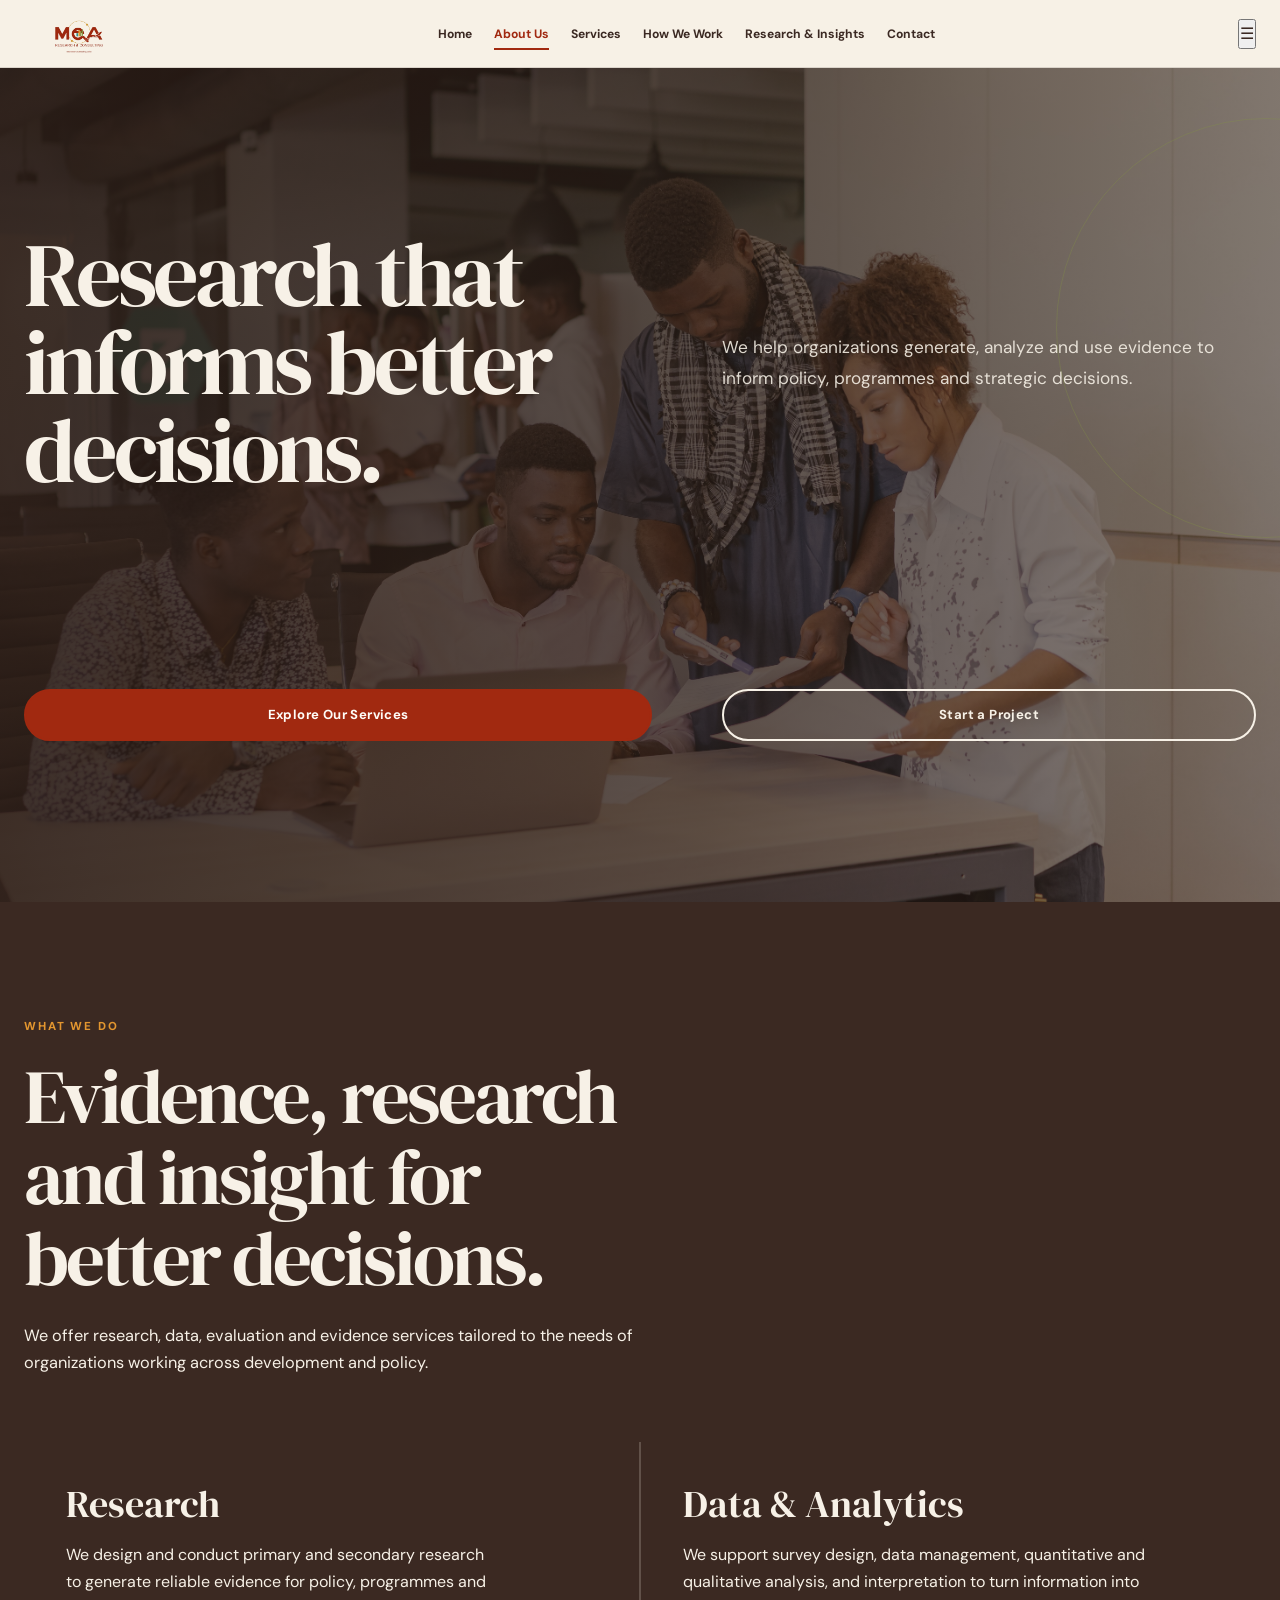
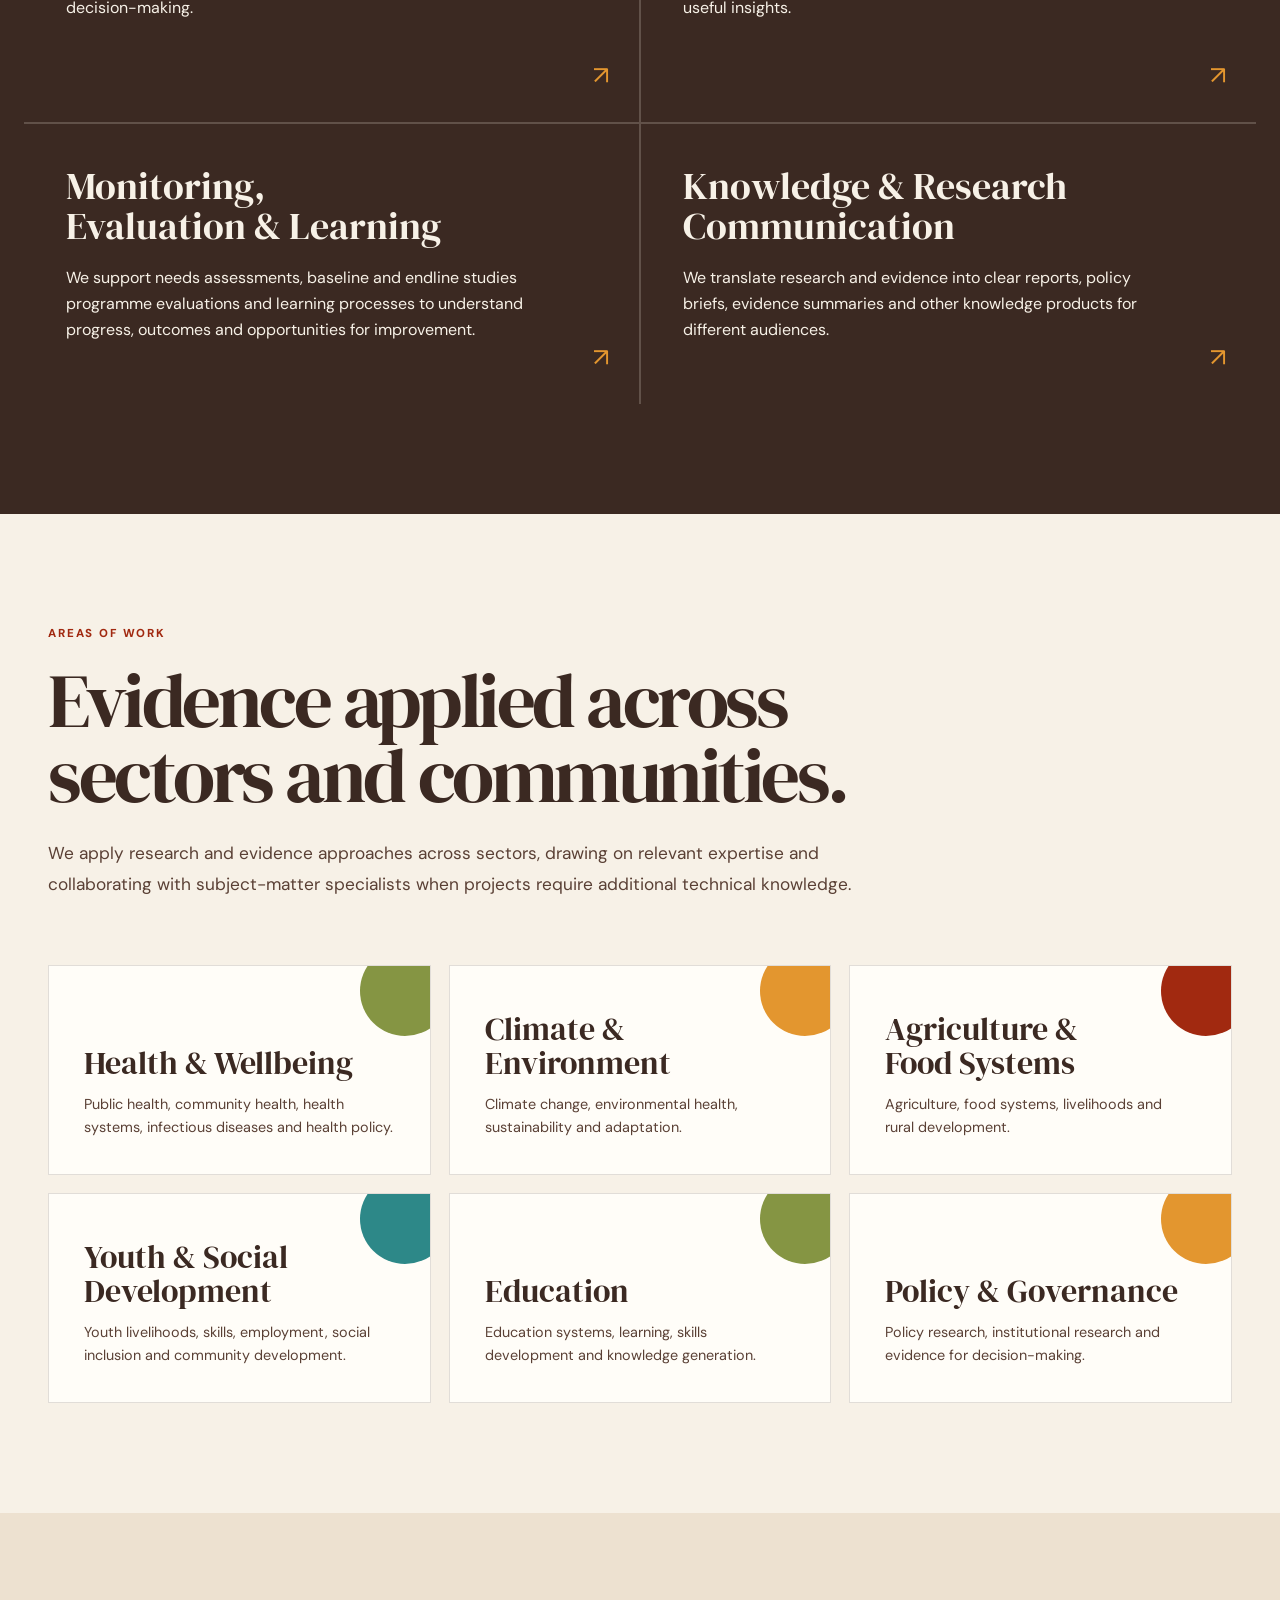
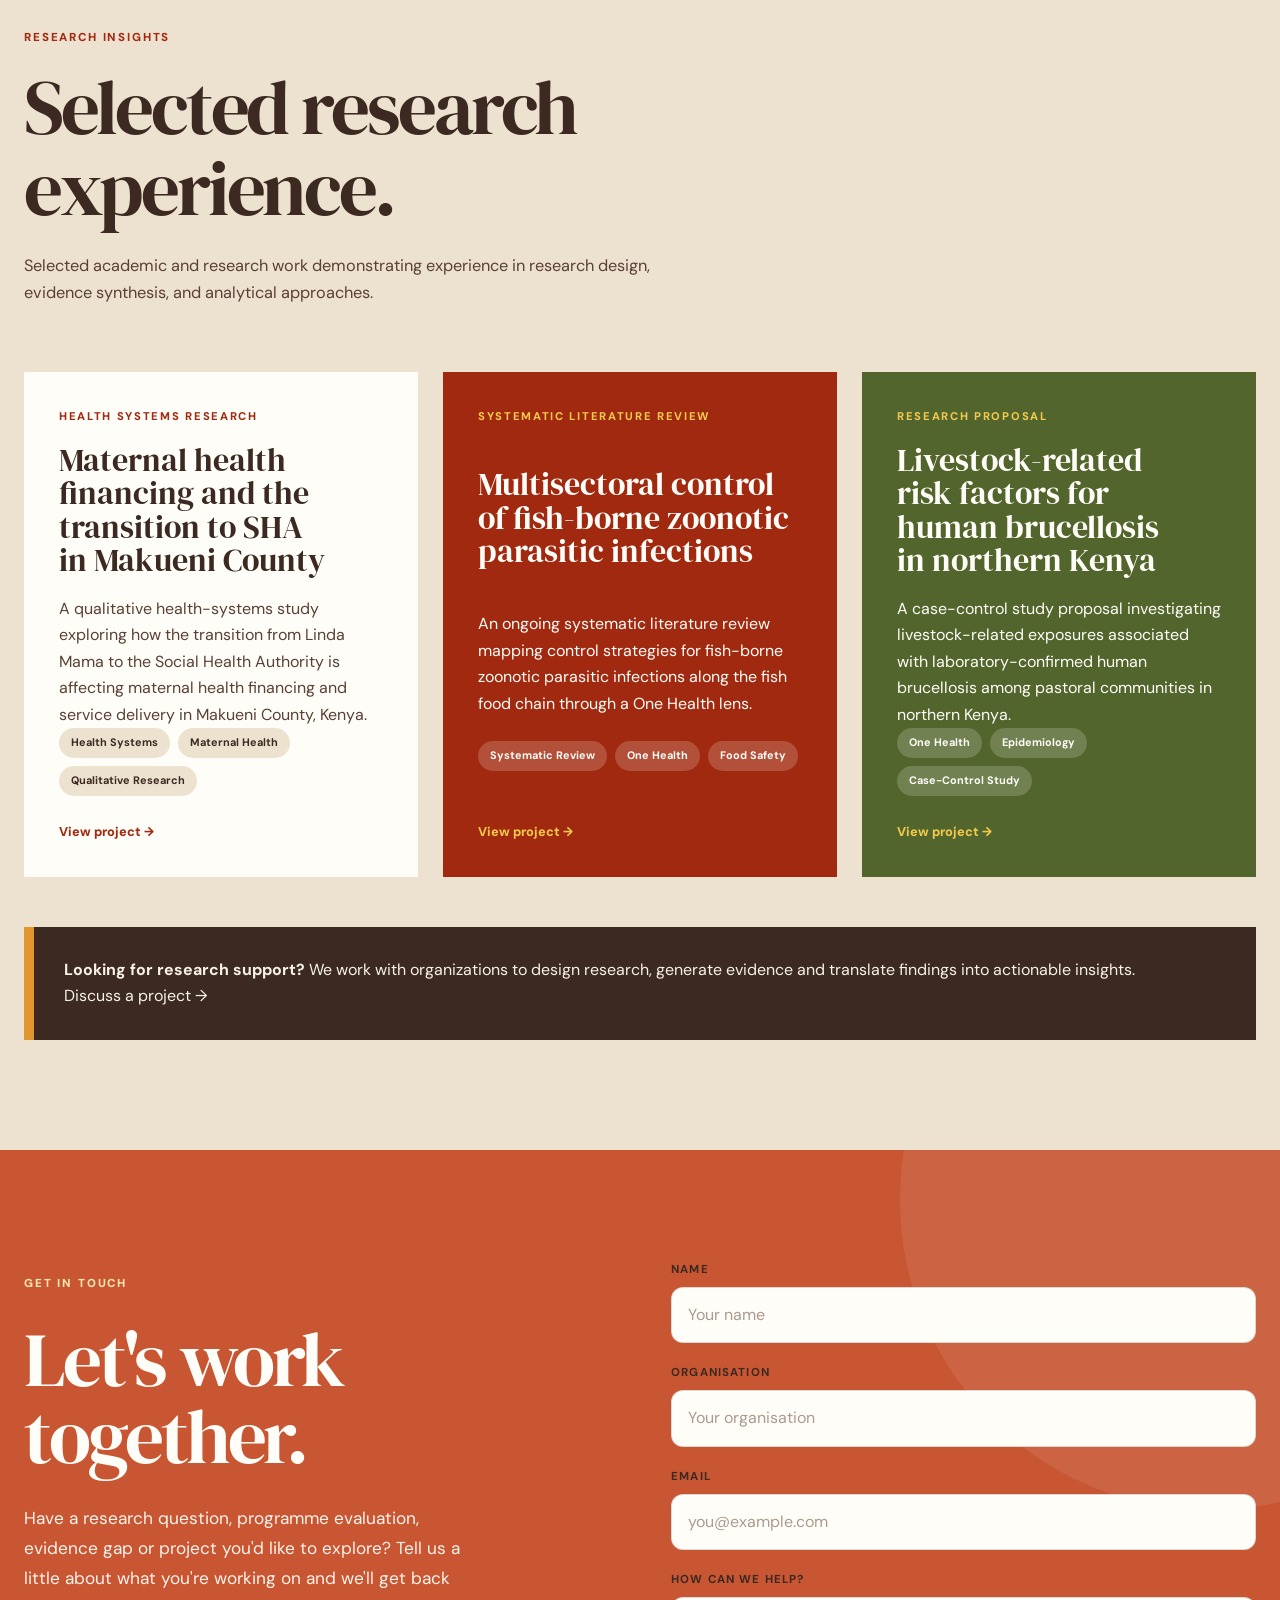
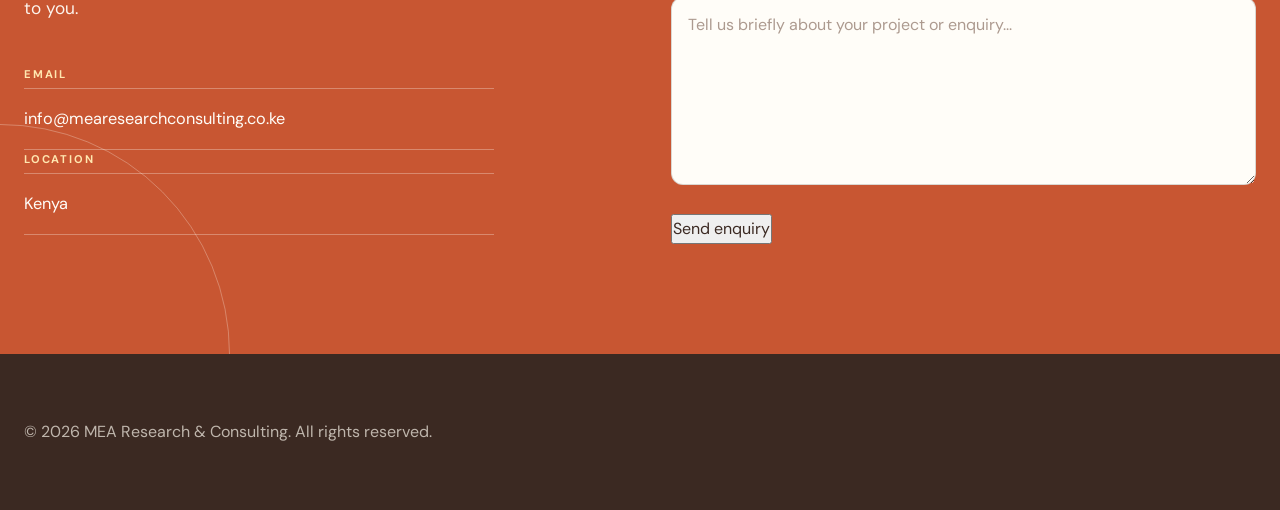
==== commit 867105cf: "Add mobile navigation menu" ====
--- a/index.html
+++ b/index.html
@@ -26,6 +26,11 @@
             <li><a href="research.html">Research & Insights</a></li>
             <li><a href="index.html#contact">Contact</a></li>
         </ul>
+        
+        
+        <button class="menu-toggle" aria-label="Open navigation">
+            ☰
+        </button>
 
     </nav>
 </header>
--- a/style.css
+++ b/style.css
@@ -294,6 +294,61 @@
     nav ul {
         display: none;
     }
+
+    nav {
+    position: relative;
+}
+
+.menu-toggle {
+    display: block;
+    border: none;
+    background: none;
+    color: var(--brown);
+    font-size: 1.5rem;
+    line-height: 1;
+    cursor: pointer;
+    padding: 8px;
+}
+
+nav ul {
+    display: none;
+    position: absolute;
+    top: calc(100% + 1px);
+    left: 0;
+    right: 0;
+
+    flex-direction: column;
+    align-items: stretch;
+    gap: 0;
+
+    padding: 12px 24px 20px;
+    margin: 0;
+
+    background: var(--cream);
+    border-bottom: 1px solid var(--border);
+    box-shadow: 0 12px 30px rgba(59, 41, 34, 0.12);
+}
+
+nav.menu-open ul {
+    display: flex;
+}
+
+nav ul li {
+    width: 100%;
+}
+
+nav ul li a {
+    display: block;
+    padding: 15px 4px;
+
+    font-size: 0.85rem;
+    color: var(--brown);
+    border-bottom: 1px solid rgba(59, 41, 34, 0.12);
+}
+
+nav ul li:last-child a {
+    border-bottom: none;
+}
 
 }
 
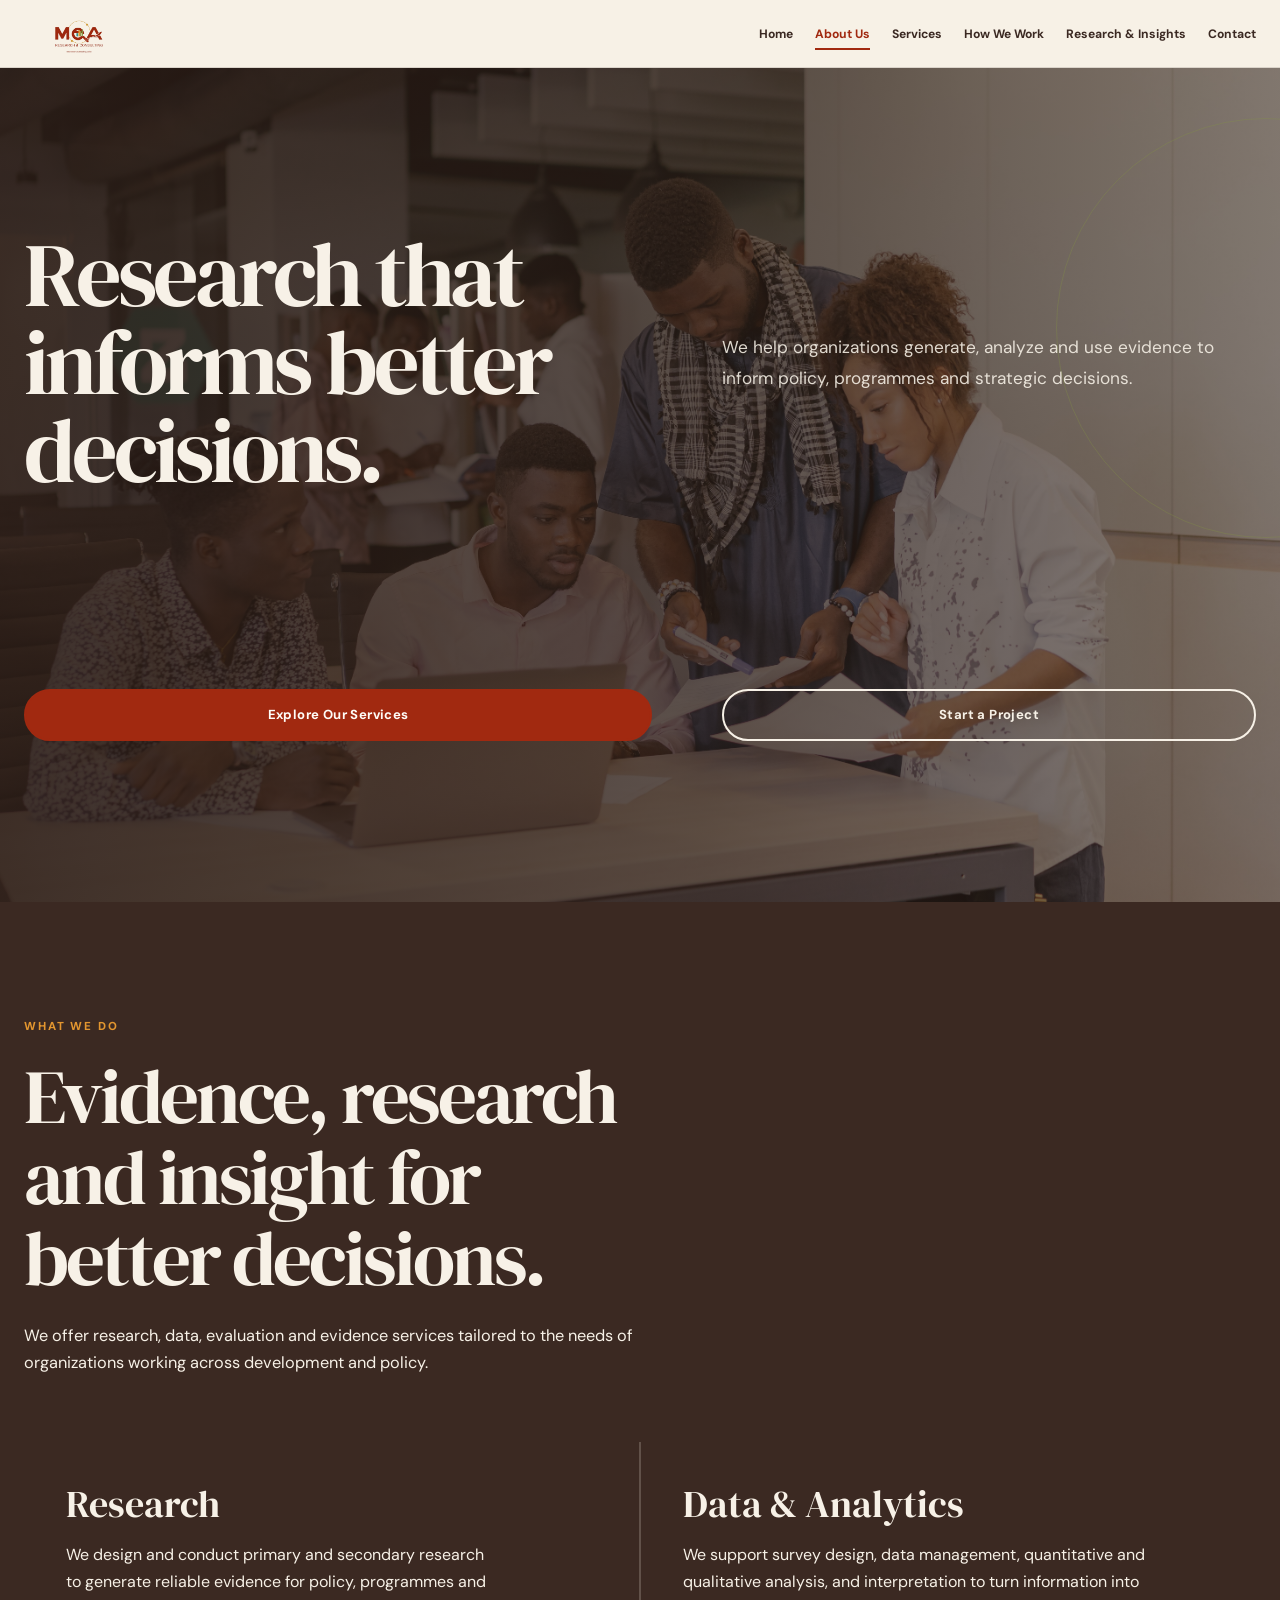
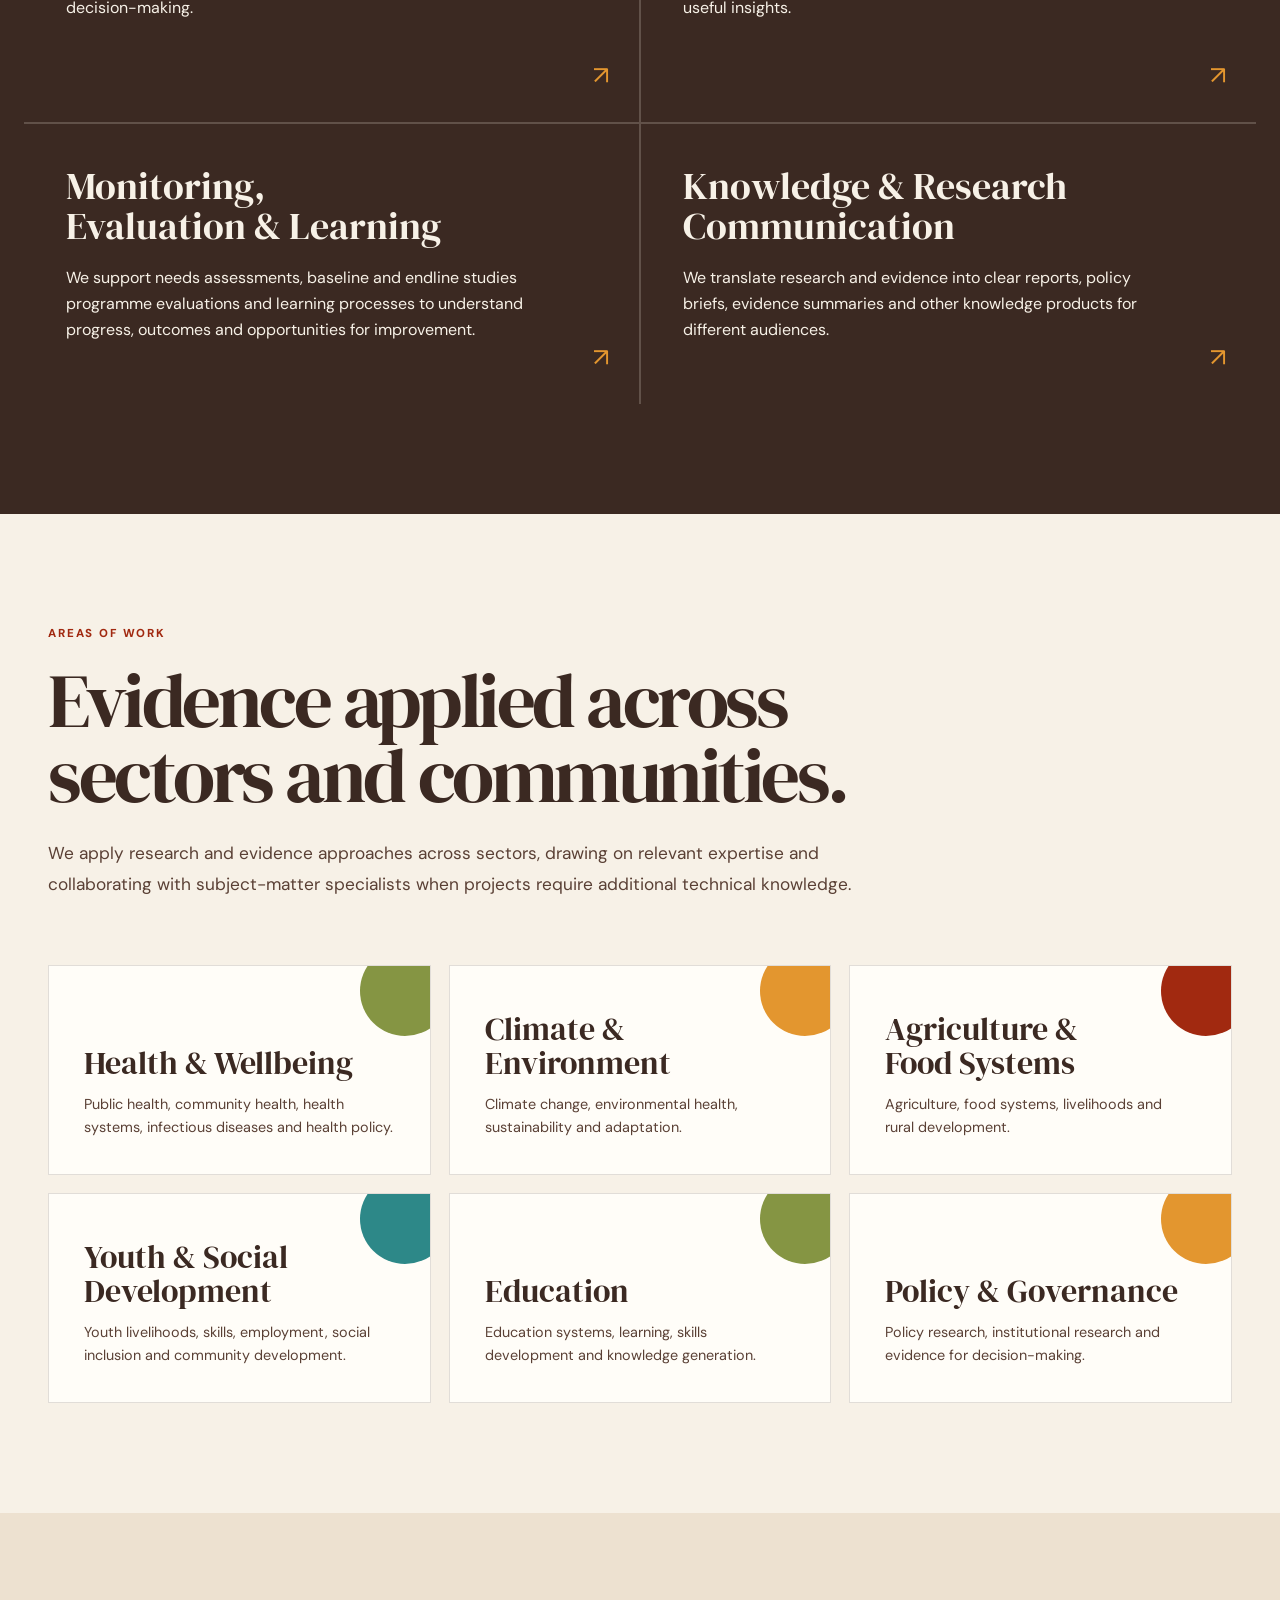
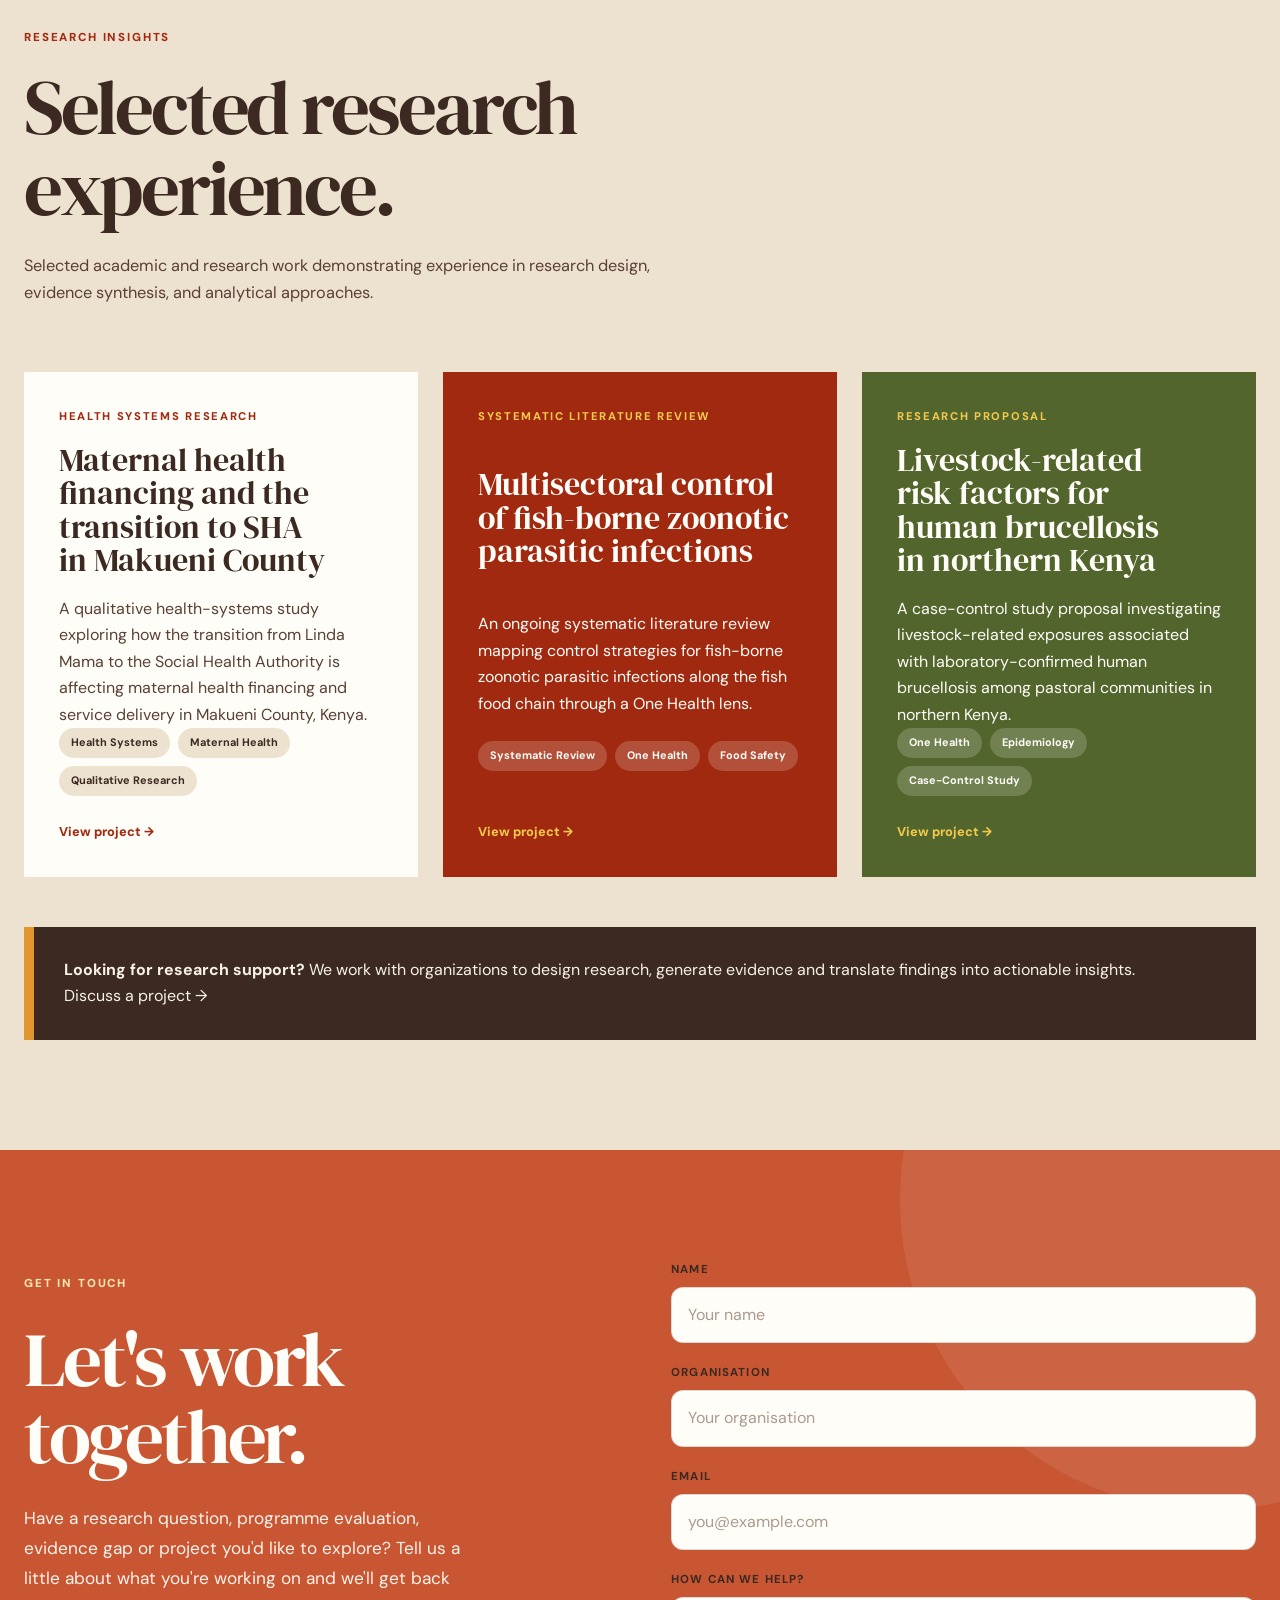
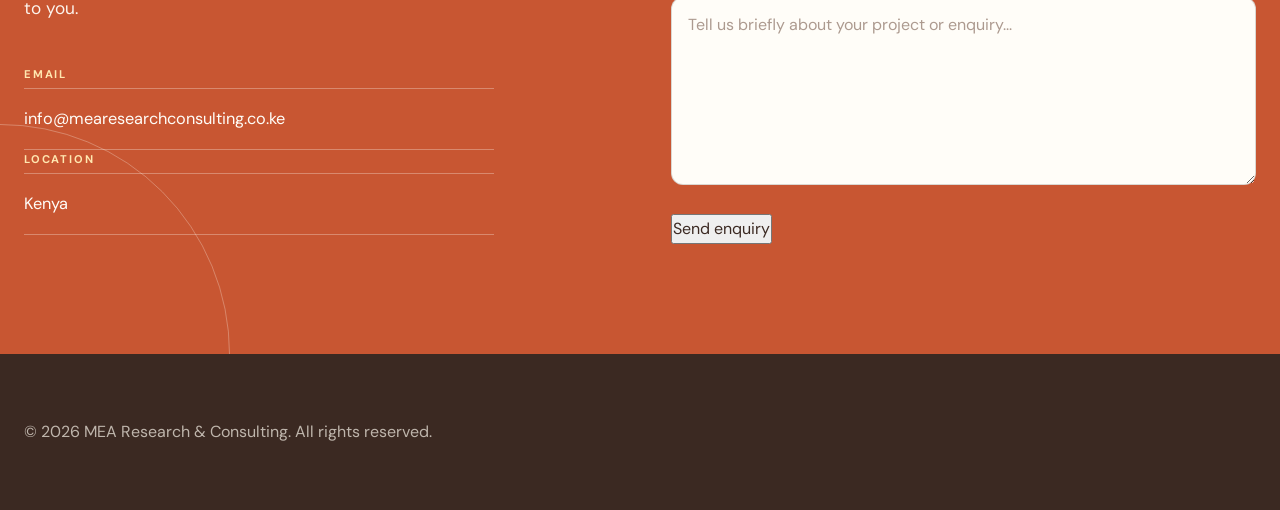
==== commit a8332e8c: "Update mobile navigation" ====
--- a/index.html
+++ b/index.html
@@ -3,6 +3,8 @@
 <head>
     <meta charset="UTF-8">
     <meta name="viewport" content="width=device-width, initial-scale=1.0">
+
+    <link rel="icon" type="image/png" href="images/MEA-logo.png">
 
     <title>MEA Research & Consulting</title>
 
@@ -28,9 +30,7 @@
         </ul>
         
         
-        <button class="menu-toggle" aria-label="Open navigation">
-            ☰
-        </button>
+        <button class="menu-toggle" aria-label="Open navigation"></button>
 
     </nav>
 </header>
--- a/style.css
+++ b/style.css
@@ -277,6 +277,12 @@
 
 
 /* Mobile */
+/* Mobile menu button — hidden on desktop */
+
+.menu-toggle {
+    display: none;
+}
+
 @media (max-width: 760px) {
 
     :root {
@@ -284,6 +290,7 @@
     }
 
     nav {
+        position: relative;
         width: min(100% - 32px, var(--max-width));
     }
 
@@ -291,64 +298,112 @@
         width: 105px;
     }
 
+    /* Hamburger button */
+
+.menu-toggle {
+    display: flex;
+    flex-direction: column;
+    justify-content: center;
+    align-items: flex-end;
+    gap: 5px;
+
+    width: 42px;
+    height: 42px;
+    padding: 8px 2px;
+
+    border: none;
+    background: transparent;
+
+    color: var(--brown);
+    font-size: 0;
+    cursor: pointer;
+    z-index: 1002;
+}
+
+
+/* Three menu lines */
+
+.menu-toggle::before,
+.menu-toggle::after {
+    content: "";
+    display: block;
+
+    height: 2px;
+
+    background: var(--brown);
+    border-radius: 2px;
+
+    transition: all 0.25s ease;
+}
+
+.menu-toggle::before {
+    width: 30px;
+    box-shadow: 0 7px 0 var(--brown);
+}
+
+.menu-toggle::after {
+    width: 22px;
+}
+
+
+/* Menu open — turn into X */
+
+nav.menu-open .menu-toggle::before {
+    width: 28px;
+    transform: translateY(7px) rotate(45deg);
+    box-shadow: none;
+}
+
+nav.menu-open .menu-toggle::after {
+    width: 28px;
+    transform: rotate(-45deg);
+}
+    /* Mobile menu */
     nav ul {
         display: none;
-    }
-
-    nav {
-    position: relative;
-}
-
-.menu-toggle {
-    display: block;
-    border: none;
-    background: none;
-    color: var(--brown);
-    font-size: 1.5rem;
-    line-height: 1;
-    cursor: pointer;
-    padding: 8px;
-}
-
-nav ul {
-    display: none;
-    position: absolute;
-    top: calc(100% + 1px);
-    left: 0;
-    right: 0;
-
-    flex-direction: column;
-    align-items: stretch;
-    gap: 0;
-
-    padding: 12px 24px 20px;
-    margin: 0;
-
-    background: var(--cream);
-    border-bottom: 1px solid var(--border);
-    box-shadow: 0 12px 30px rgba(59, 41, 34, 0.12);
-}
-
-nav.menu-open ul {
-    display: flex;
-}
-
-nav ul li {
-    width: 100%;
-}
-
-nav ul li a {
-    display: block;
-    padding: 15px 4px;
-
-    font-size: 0.85rem;
-    color: var(--brown);
-    border-bottom: 1px solid rgba(59, 41, 34, 0.12);
-}
-
-nav ul li:last-child a {
-    border-bottom: none;
-}
+
+        position: absolute;
+        top: 100%;
+        left: -16px;
+        right: -16px;
+
+        flex-direction: column;
+        align-items: stretch;
+        gap: 0;
+
+        padding: 10px 24px 18px;
+        margin: 0;
+
+        background: var(--cream);
+        border-bottom: 1px solid var(--border);
+        box-shadow: 0 12px 25px rgba(59, 41, 34, 0.12);
+
+        z-index: 1001;
+    }
+
+    nav.menu-open ul {
+        display: flex;
+    }
+
+    nav ul li {
+        width: 100%;
+    }
+
+    nav ul li a {
+        display: block;
+        width: 100%;
+
+        padding: 14px 0;
+
+        font-size: 0.85rem;
+        color: var(--brown);
+
+        border-bottom: 1px solid rgba(59, 41, 34, 0.12);
+    }
+
+    nav ul li:last-child a {
+        border-bottom: none;
+    }
 
 }
 
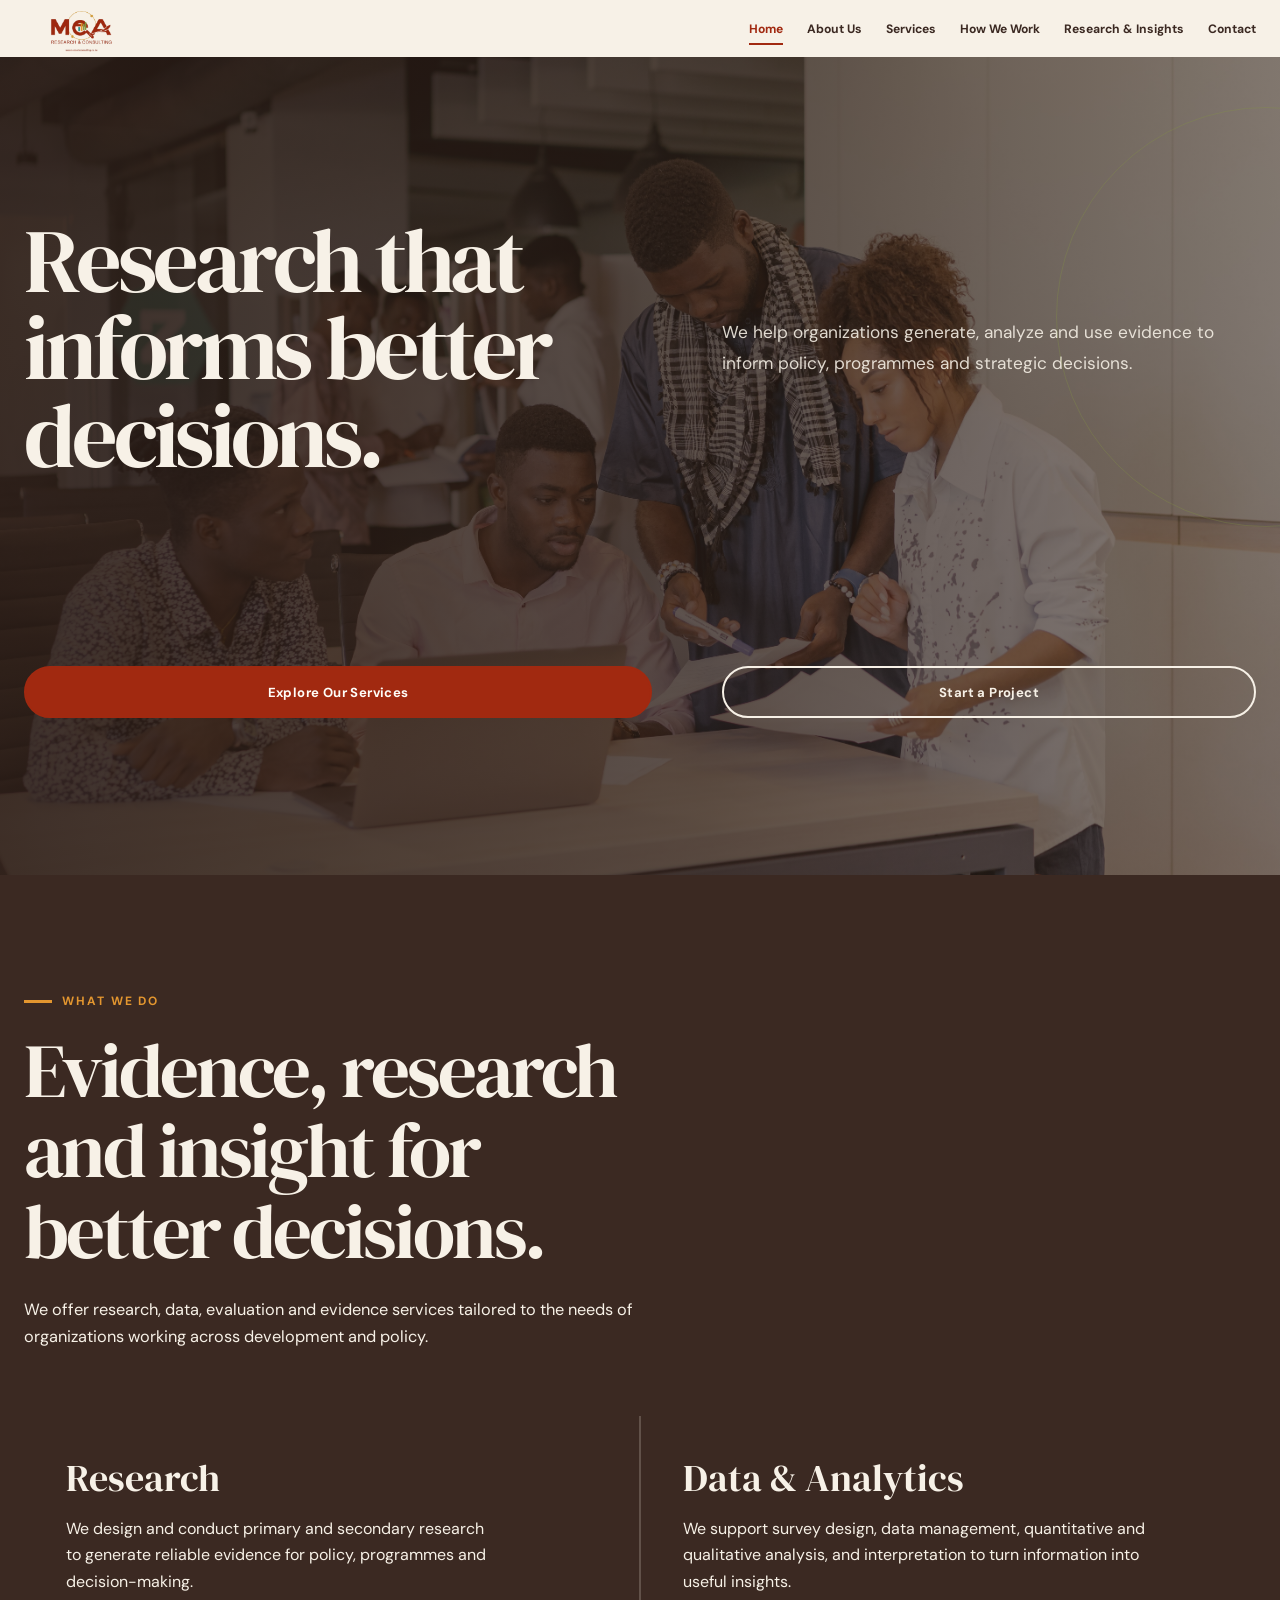
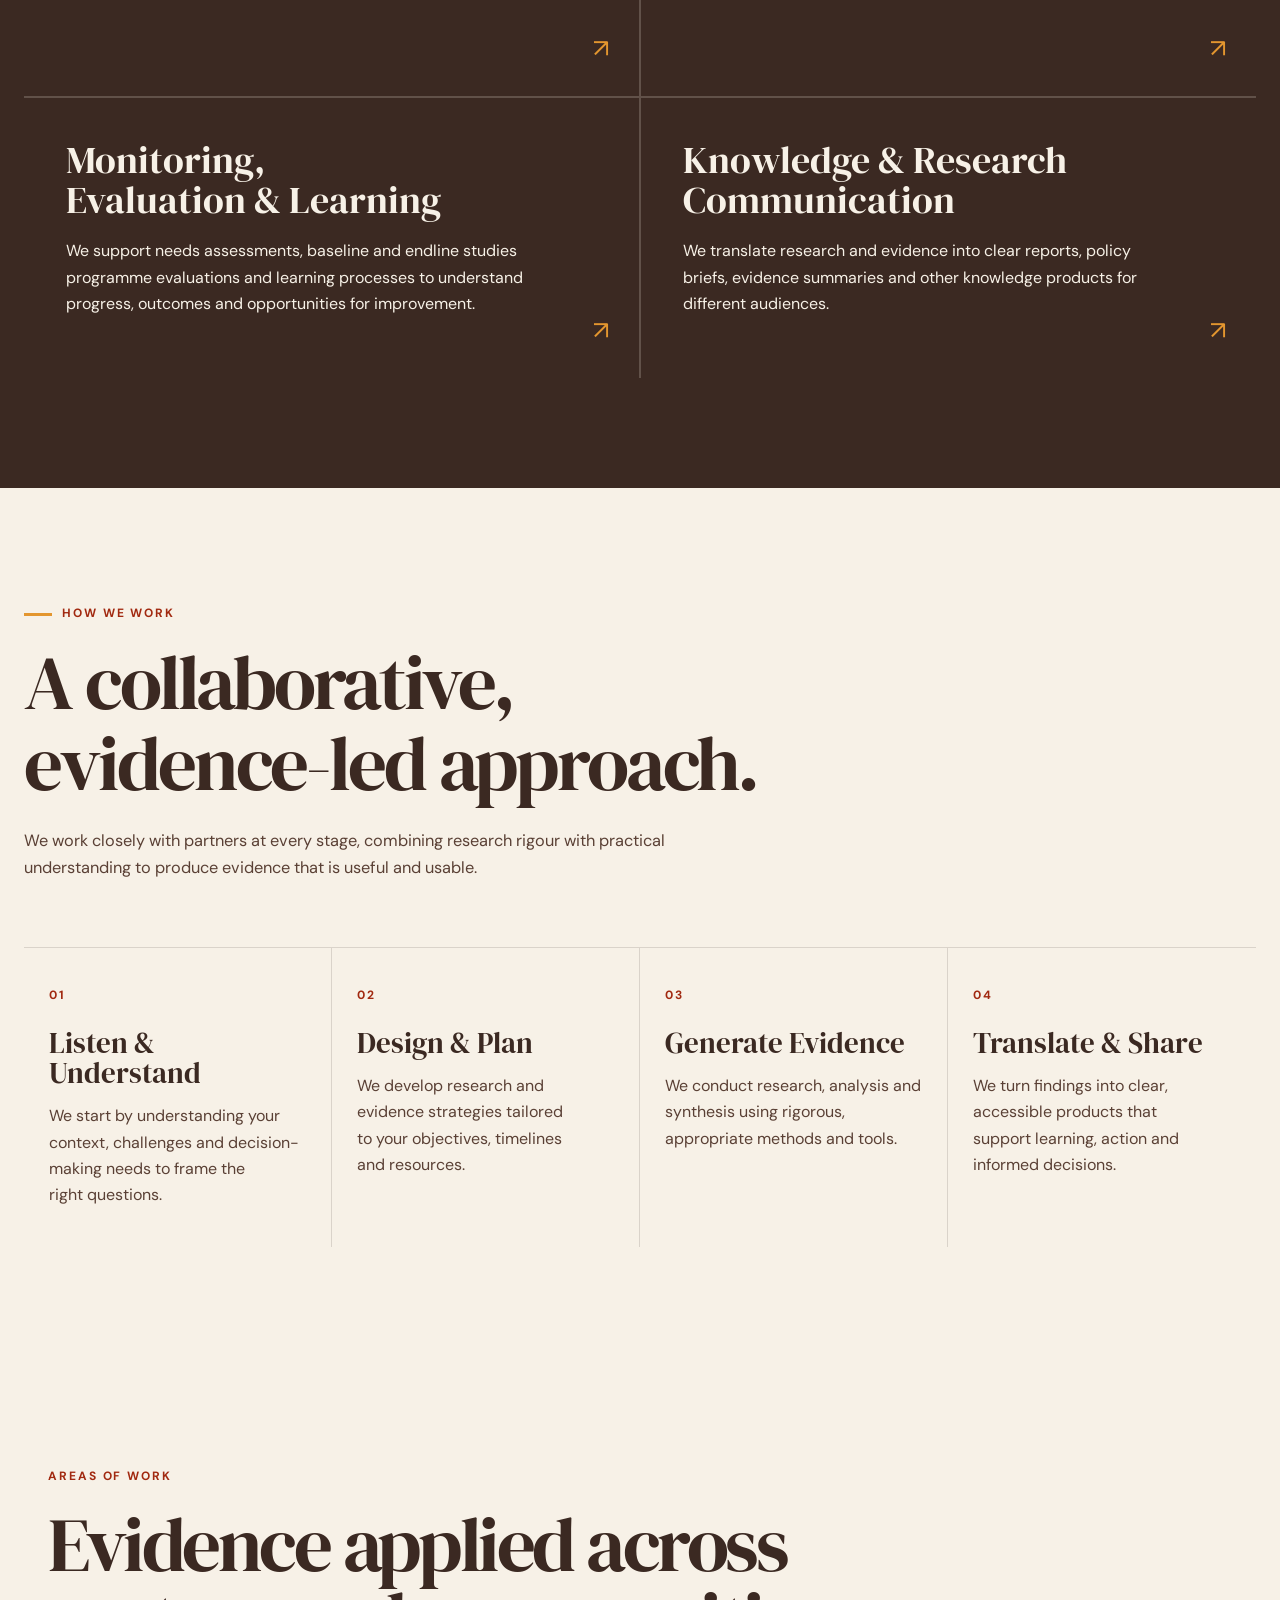
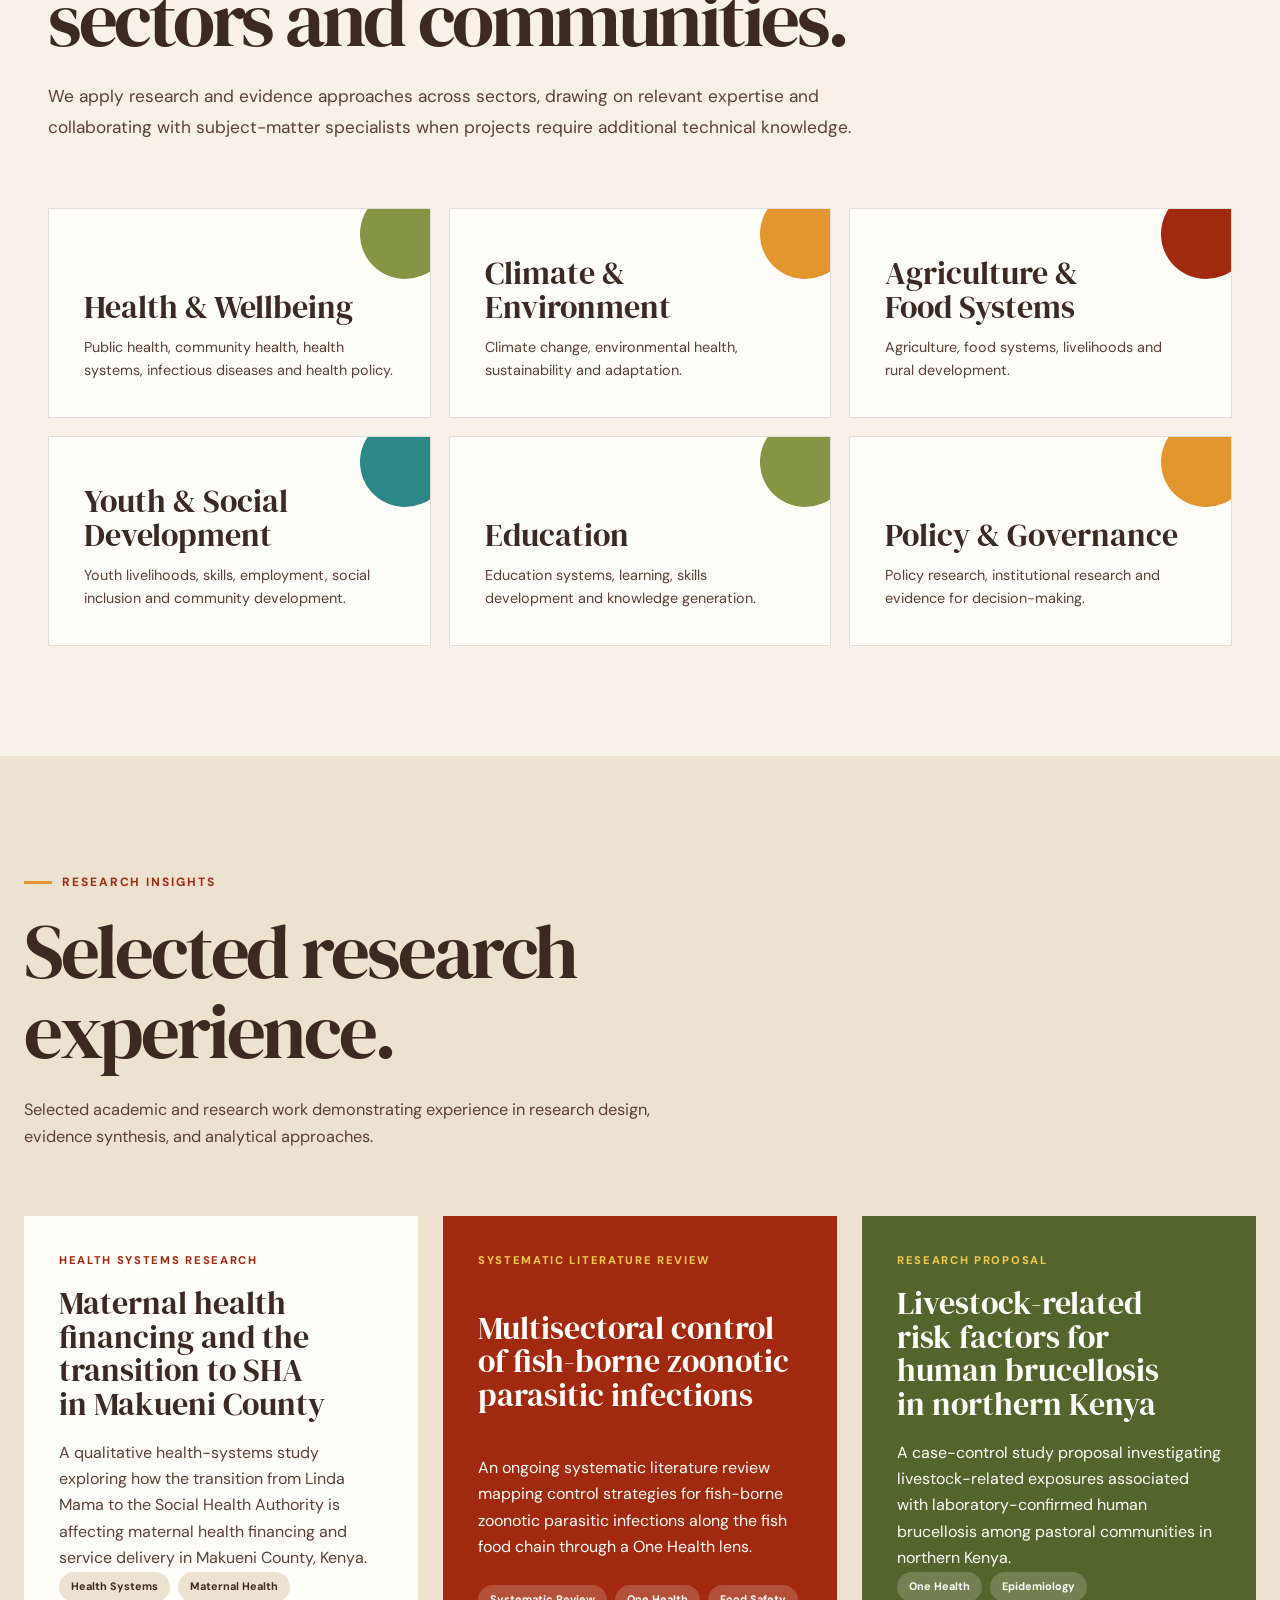
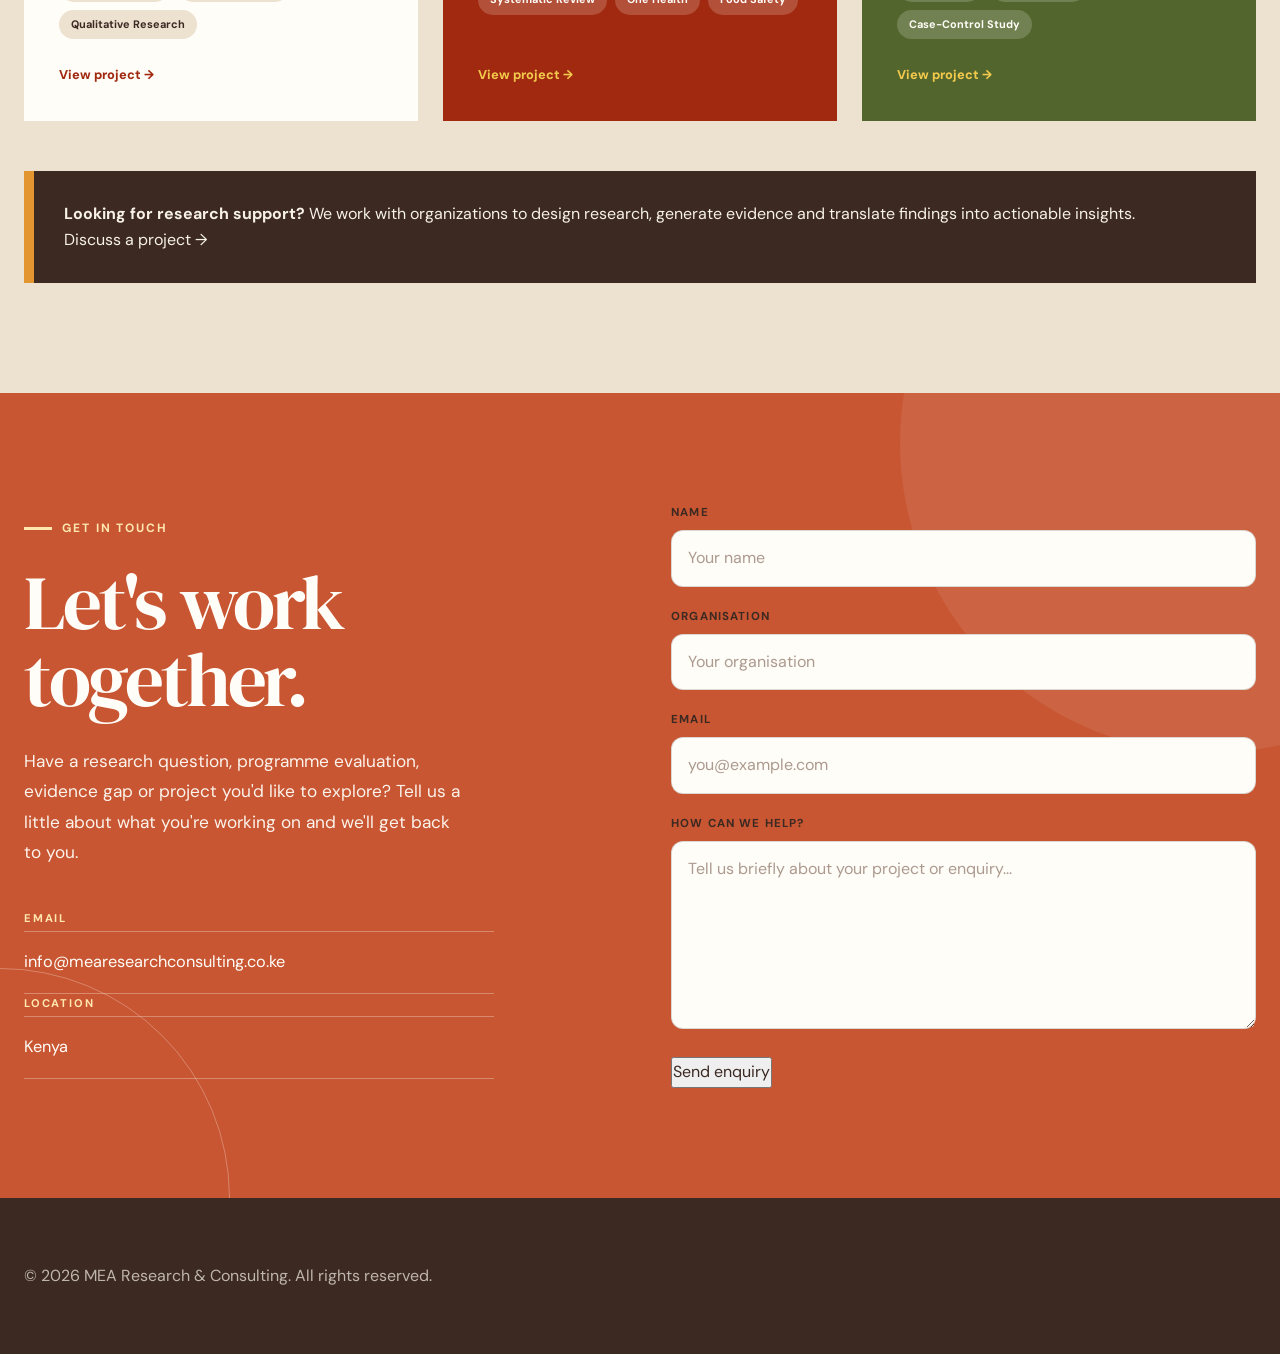
==== commit 2c7970f6: "Improve website: fix navigation, unify headers, fill placeholder content" ====
--- a/index.html
+++ b/index.html
@@ -8,6 +8,8 @@
 
     <title>MEA Research & Consulting</title>
 
+    <meta name="description" content="MEA Research & Consulting - evidence, research and insight for better decisions across health, climate, agriculture, youth, education and policy.">
+
     <link rel="stylesheet" href="style.css">
 </head>
 
@@ -21,11 +23,11 @@
         </a>
 
         <ul>
-            <li><a href="index.html">Home</a></li>
-            <li><a href="about.html" class="active">About Us</a></li>
+            <li><a href="index.html" class="active">Home</a></li>
+            <li><a href="about.html">About Us</a></li>
             <li><a href="index.html#services">Services</a></li>
             <li><a href="index.html#how-we-work">How We Work</a></li>
-            <li><a href="research.html">Research & Insights</a></li>
+            <li><a href="index.html#insights">Research & Insights</a></li>
             <li><a href="index.html#contact">Contact</a></li>
         </ul>
         
@@ -123,8 +125,78 @@
                 </div>
 
             </div>
+</section>
+        
+        <section id="how-we-work">
+
+            <div class="section-heading">
+
+                <p class="eyebrow">HOW WE WORK</p>
+
+                <h2>A collaborative, evidence-led approach.</h2>
+
+                <p>
+                    We work closely with partners at every stage,
+                    combining research rigour with practical understanding
+                    to produce evidence that is useful and usable.
+                </p>
+
+            </div>
+
+
+            <div class="approach-grid">
+
+                <div class="approach-item">
+
+                    <h3>Listen &amp; Understand</h3>
+
+                    <p>
+                        We start by understanding your context, challenges
+                        and decision-making needs to frame the right questions.
+                    </p>
+
+                </div>
+
+
+                <div class="approach-item">
+
+                    <h3>Design &amp; Plan</h3>
+
+                    <p>
+                        We develop research and evidence strategies tailored
+                        to your objectives, timelines and resources.
+                    </p>
+
+                </div>
+
+
+                <div class="approach-item">
+
+                    <h3>Generate Evidence</h3>
+
+                    <p>
+                        We conduct research, analysis and synthesis using
+                        rigorous, appropriate methods and tools.
+                    </p>
+
+                </div>
+
+
+                <div class="approach-item">
+
+                    <h3>Translate &amp; Share</h3>
+
+                    <p>
+                        We turn findings into clear, accessible products that
+                        support learning, action and informed decisions.
+                    </p>
+
+                </div>
+
+            </div>
 
         </section>
+        
         <section id="areas">
 
             <div class="section-heading">
--- a/style.css
+++ b/style.css
@@ -163,10 +163,8 @@
 }
 
 /* -------------------------
-   04. HEADER
-------------------------- */
-
-:root {
+    02. RESET & BASE
+    ------------------------- */
     --header-height: 66px;
 }
 
@@ -1873,6 +1871,19 @@
     color: var(--cream);
 }
 
+.project-attribution {
+    width: min(100%, var(--max-width));
+    margin: 30px auto 0;
+
+    font-size: 0.95rem;
+    line-height: 1.7;
+    color: rgba(247, 241, 231, 0.8);
+}
+
+.project-attribution strong {
+    color: var(--ochre);
+}
+
 /* side gutters added so text never touches the screen edge on mobile */
 .project-intro,
 .project-details {
@@ -1941,6 +1952,16 @@
     max-width: 70ch;
 }
 
+.project-content ul.bullet-list {
+    margin: 0 0 25px 25px;
+}
+
+.project-content ul.bullet-list li {
+    margin-bottom: 12px;
+    line-height: 1.7;
+    color: var(--brown-soft);
+}
+
 .project-image {
     margin: 45px 0;
 }
@@ -1992,8 +2013,54 @@
 }
 
 /* -------------------------
-   15. FOOTER
-------------------------- */
+    15. FOOTER
+    ------------------------- */
+.container {
+    width: min(100% - 48px, var(--max-width));
+    margin: 0 auto;
+}
+
+/* Buttons used on about.html */
+.btn {
+    display: inline-flex;
+    align-items: center;
+    justify-content: center;
+    gap: 12px;
+
+    min-height: 52px;
+    padding: 0 28px;
+
+    border-radius: 999px;
+
+    font-size: 0.82rem;
+    font-weight: 700;
+    letter-spacing: 0.03em;
+    line-height: 1;
+    text-align: center;
+
+    cursor: pointer;
+
+    transition:
+        transform 0.3s var(--ease),
+        background 0.3s ease,
+        border-color 0.3s ease,
+        color 0.3s ease,
+        box-shadow 0.3s ease;
+}
+
+.btn-primary {
+    background: var(--terracotta);
+    color: var(--white);
+    border: 2px solid var(--terracotta);
+}
+
+.btn-primary:hover {
+    background: var(--brown);
+    border-color: var(--brown);
+    transform: translateY(-4px);
+    box-shadow: 0 14px 30px rgba(59, 41, 34, 0.18);
+}
+
 footer {
     padding: 65px var(--gutter);
 
@@ -2340,8 +2407,8 @@
 }
 
 /* =========================================================
-   ABOUT — HERO
-   ========================================================= */
+    ABOUT — HERO
+    ========================================================= */
 
 .page-hero {
     position: relative;
@@ -2354,8 +2421,6 @@
     background: var(--cream);
     overflow: hidden;
 }
-
-/* Large editorial shape */
 .page-hero::before {
     content: "";
     position: absolute;
@@ -2456,15 +2521,6 @@
     line-height: 1;
     letter-spacing: -0.035em;
     color: var(--brown);
-}
-
-.eyebrow {
-    display: inline-block;
-    font-size: 0.72rem;
-    font-weight: 800;
-    letter-spacing: 0.16em;
-    text-transform: uppercase;
-    color: var(--terracotta);
 }
 
 .about-page-copy {
@@ -2654,58 +2710,6 @@
 
     .about-page-cta {
         padding: 80px 0;
-    }
-
-}
- /* =========================================================
-    COMPACT HEADER — ALL PAGES
-    ========================================================= */
-
-header {
-    height: 68px !important;
-    min-height: 68px !important;
-    padding: 0 !important;
-}
-
-header nav {
-    height: 68px !important;
-    min-height: 68px !important;
-    padding: 0 !important;
-}
-
-header .logo-link img {
-    width: 110px !important;
-    max-height: 45px;
-    object-fit: contain;
-}
-
-header nav ul {
-    gap: 22px !important;
-    margin: 0 !important;
-    padding: 0 !important;
-}
-
-header nav ul li a {
-    padding: 4px 0 !important;
-    font-size: 0.76rem !important;
-}
-
-
-/* Mobile */
-@media (max-width: 760px) {
-
-    header {
-        height: 62px !important;
-        min-height: 62px !important;
-    }
-
-    header nav {
-        height: 62px !important;
-        min-height: 62px !important;
-    }
-
-    header .logo-link img {
-        width: 100px !important;
-    }
+}
 
 }
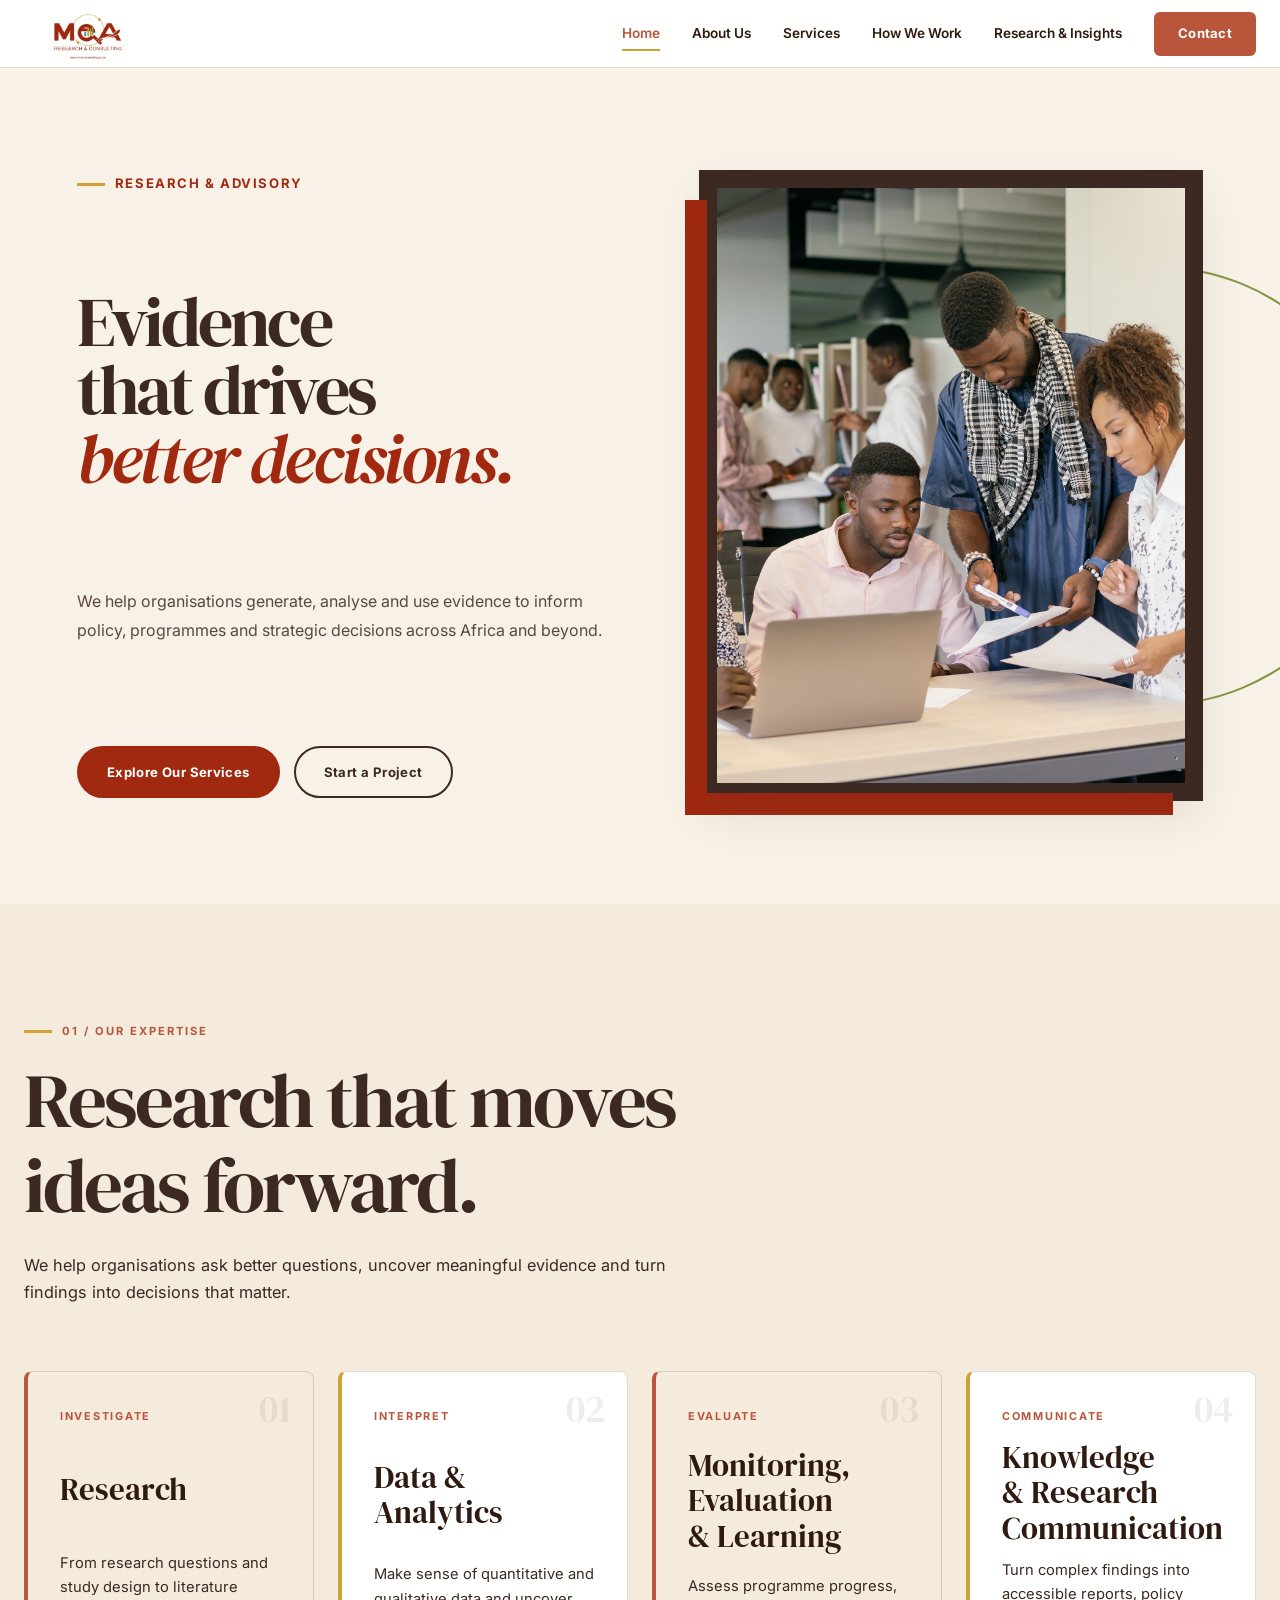
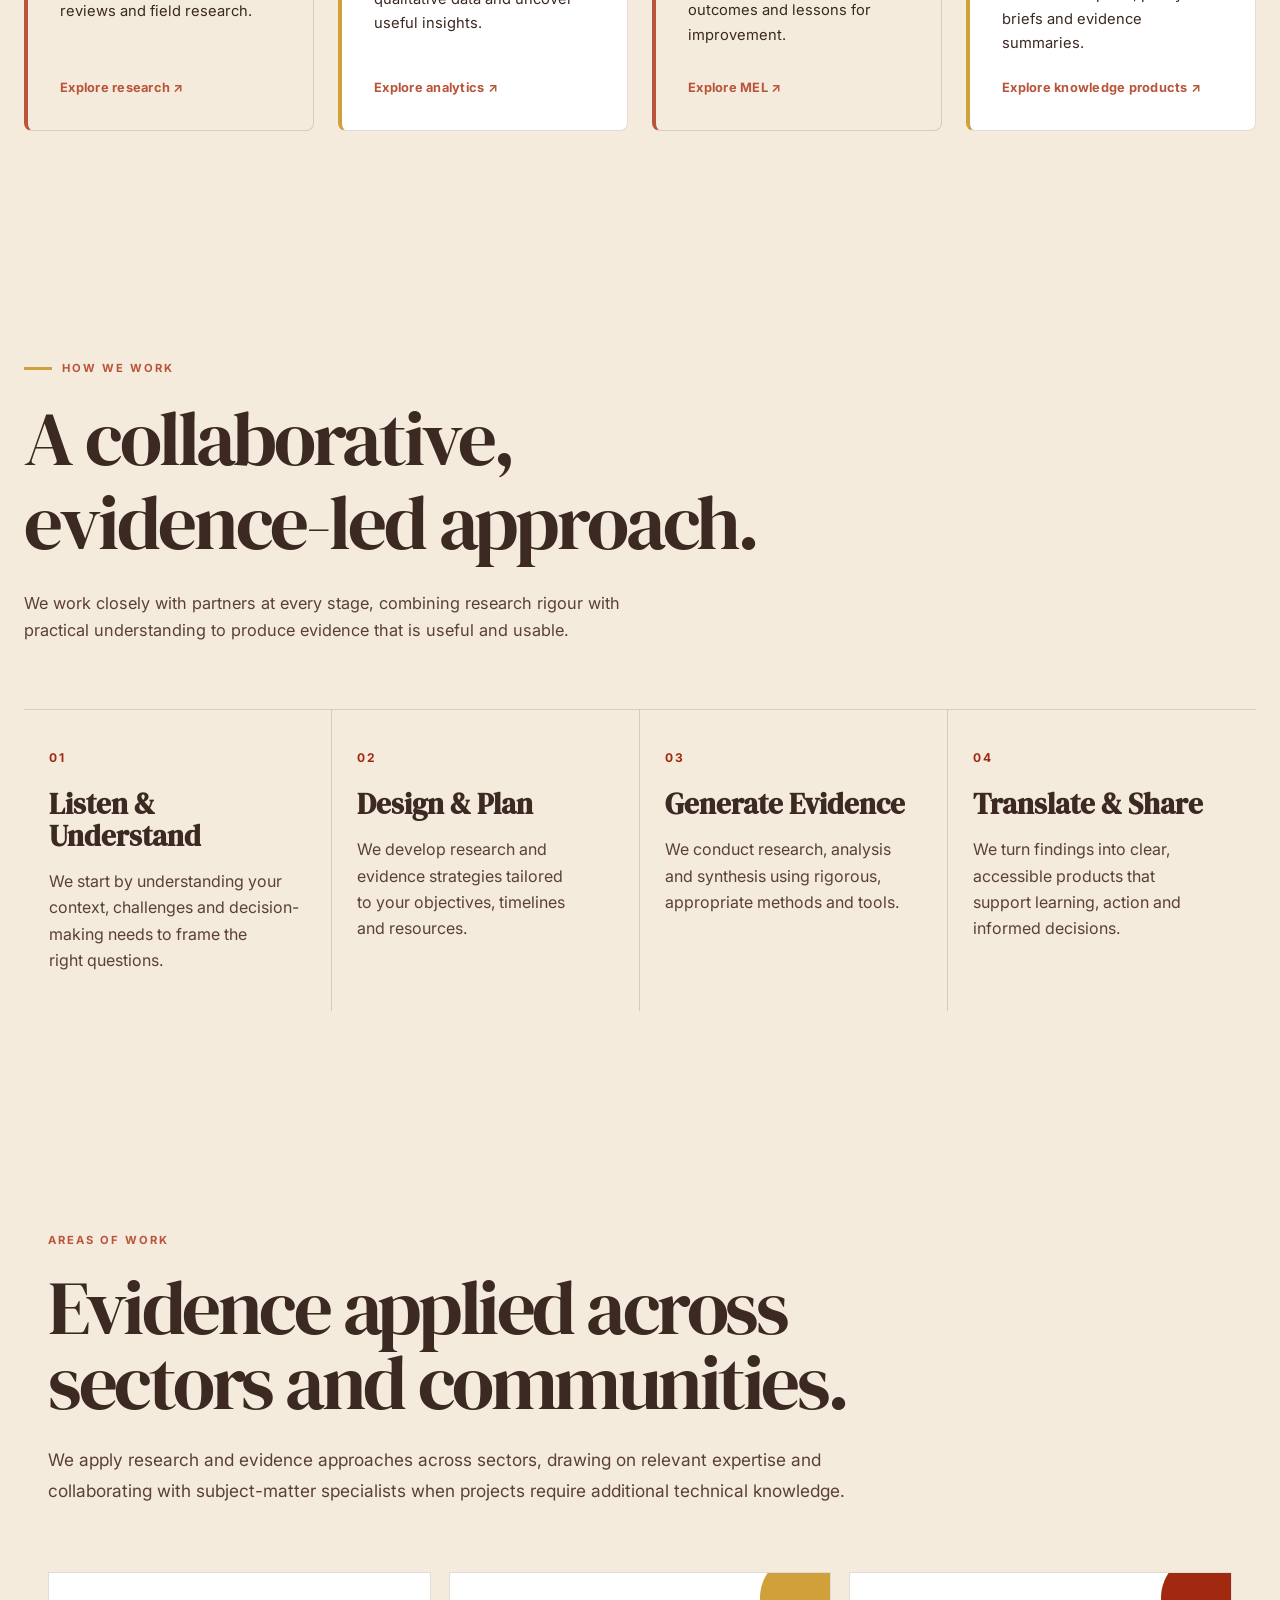
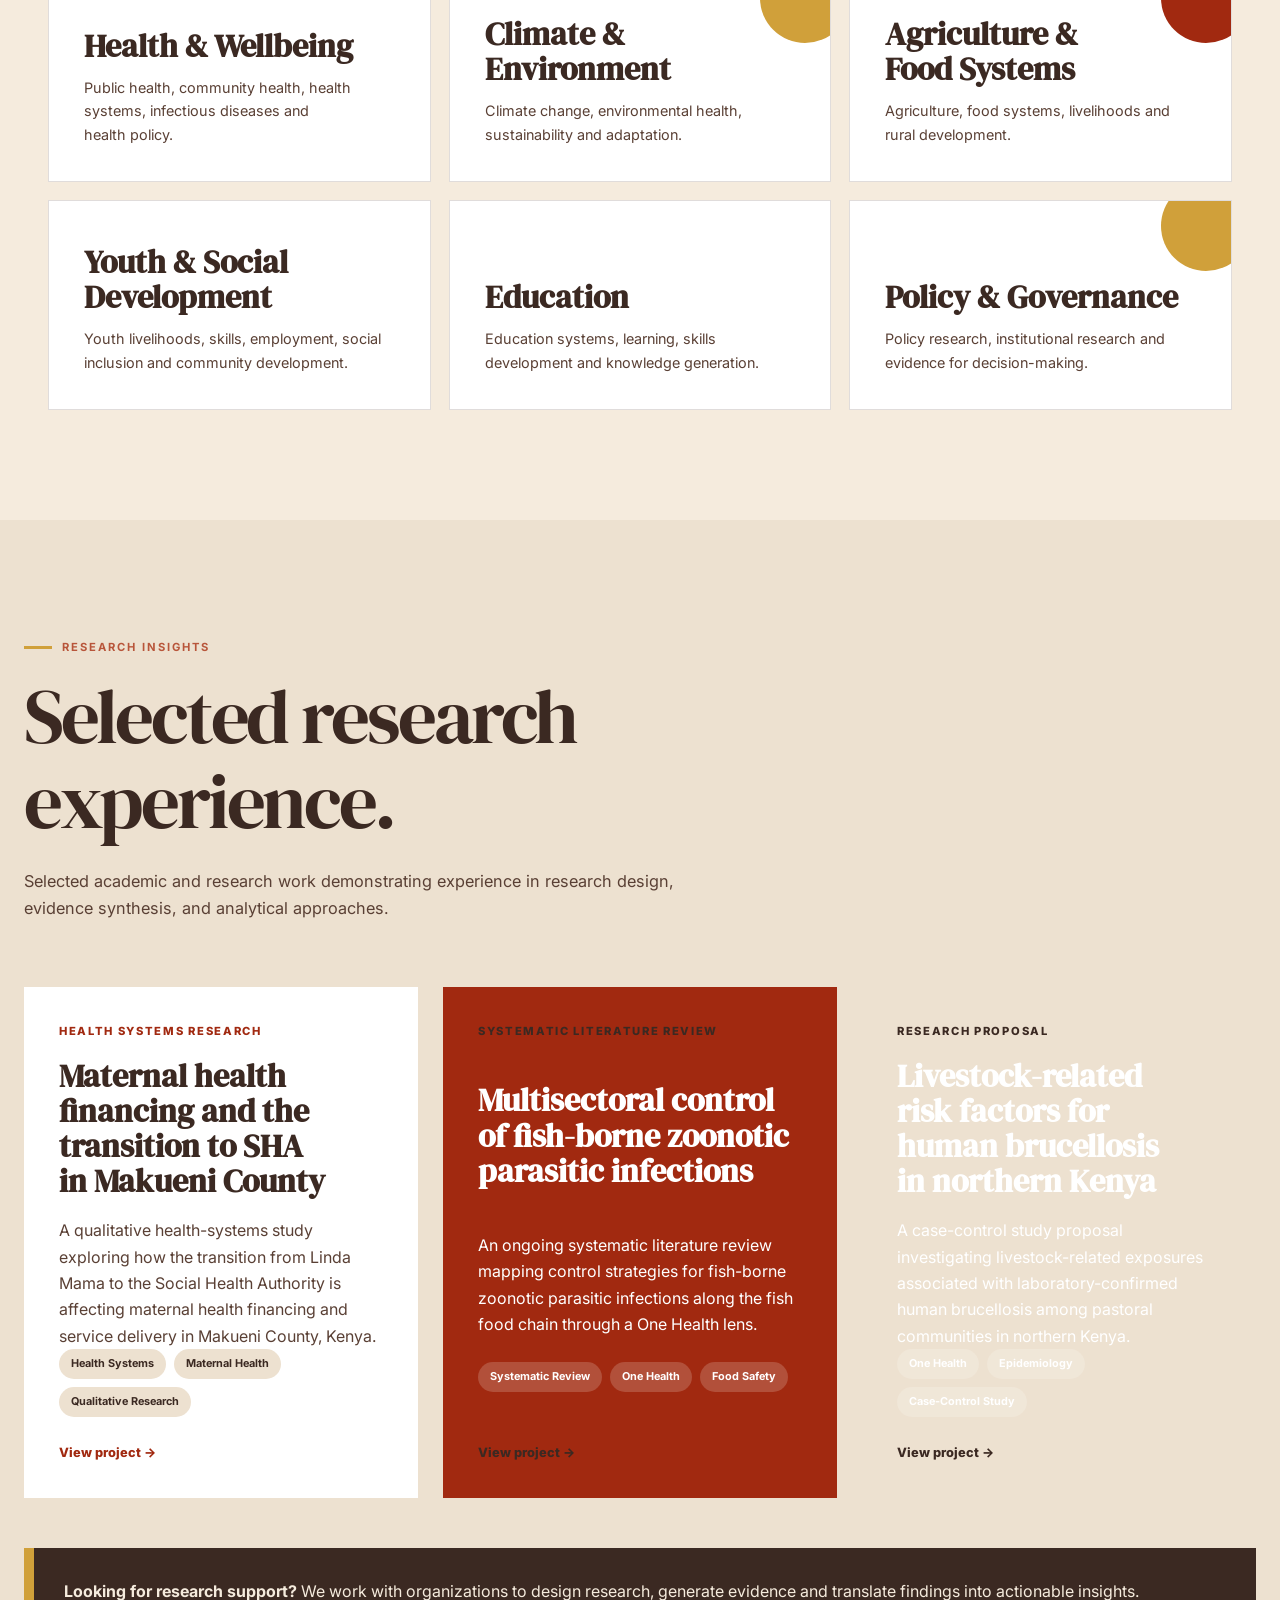
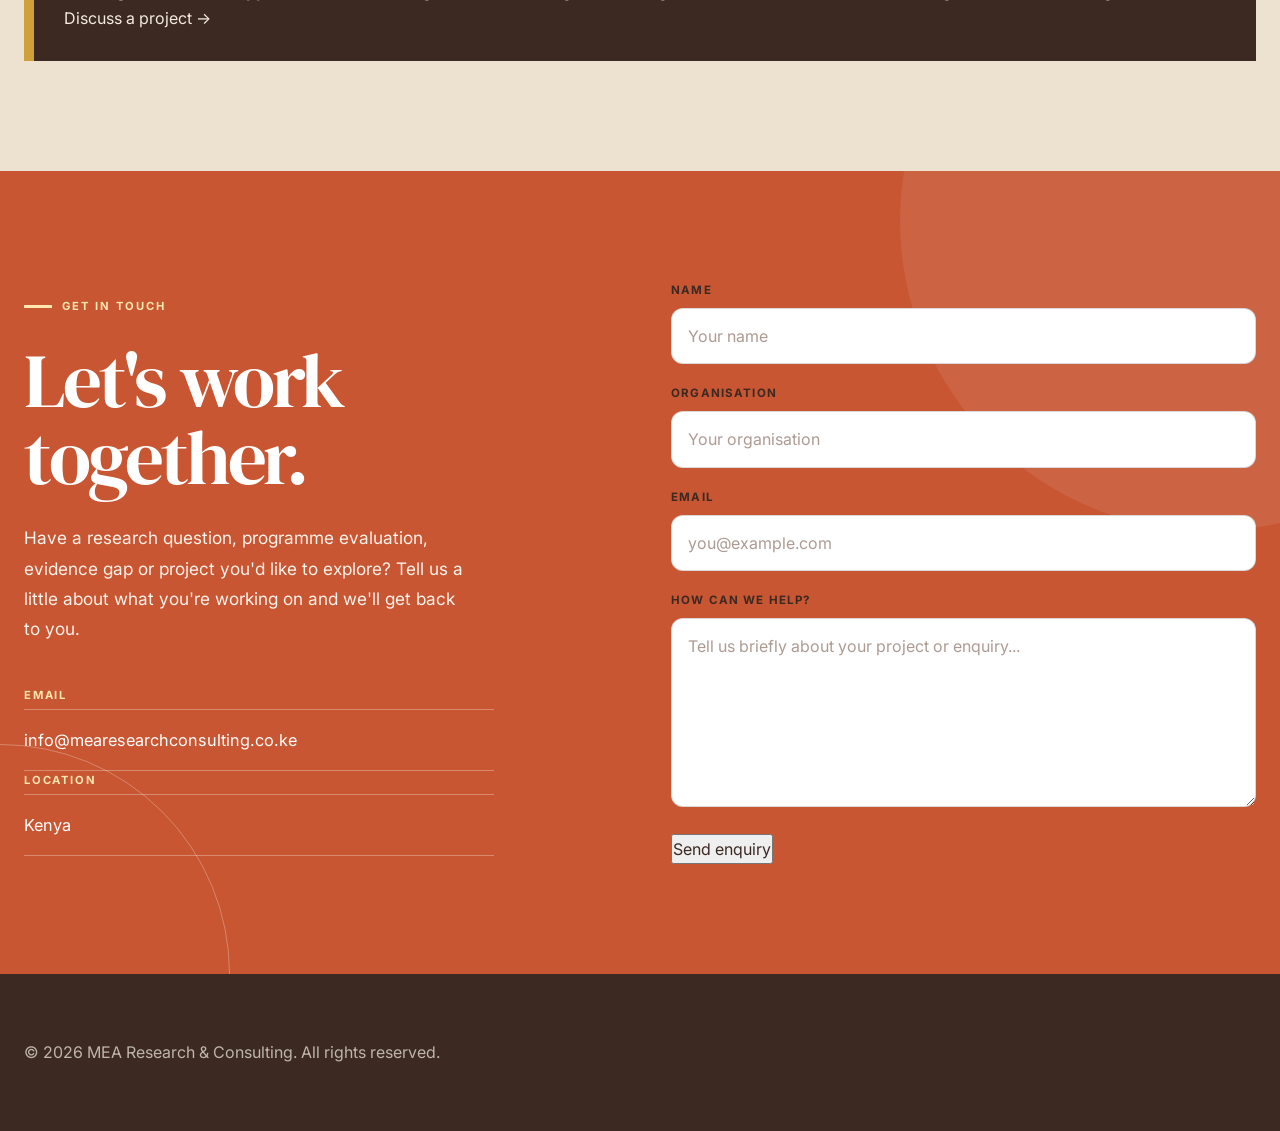
==== commit 602a1765: "Improve MEA website design and content" ====
--- a/index.html
+++ b/index.html
@@ -28,7 +28,7 @@
             <li><a href="index.html#services">Services</a></li>
             <li><a href="index.html#how-we-work">How We Work</a></li>
             <li><a href="index.html#insights">Research & Insights</a></li>
-            <li><a href="index.html#contact">Contact</a></li>
+            <li><a href="#contact" class="nav-cta">Contact</a></li>
         </ul>
         
         
@@ -41,32 +41,46 @@
 
         <section id="home">
 
-            <h2>Research that informs better decisions.</h2>
+            <span class="eyebrow">Research &amp; Advisory</span>
+
+            <h2>Evidence that drives
+                <span>better decisions.</span>
+            </h2>
 
             <p>
-                We help organizations generate, analyze and use evidence to inform policy, programmes and strategic decisions.
-            </p>            
-
-            <a href="#services" class="hero-button primary-button">
-                Explore Our Services
-            </a>
-            
-            <a href="#contact" class="hero-button secondary-button">
-                Start a Project
-            </a>
+                We help organisations generate, analyse and use evidence
+                to inform policy, programmes and strategic decisions
+                across Africa and beyond.
+            </p>
+
+            <div class="hero-actions">
+                <a href="#services" class="hero-button primary-button">
+                    Explore Our Services
+                </a>
+
+                <a href="#contact" class="hero-button secondary-button">
+                    Start a Project
+                </a>
+            </div>
+
+            <div class="hero-visual">
+                <div class="hero-image-wrap">
+                    <img src="images/hero-bg.jpg" alt="Research fieldwork in Africa" class="hero-image">
+                </div>
+            </div>
 
         </section>
-        <section id="services">
+<section id="services">
 
             <div class="section-heading">
 
-                <p class="eyebrow">WHAT WE DO</p>
-
-                <h2>Evidence, research and insight for better decisions.</h2>
+                <p class="eyebrow">01 / OUR EXPERTISE</p>
+
+                <h2>Research that moves ideas forward.</h2>
 
                 <p>
-                    We offer research, data, evaluation and evidence services
-                    tailored to the needs of organizations working across development and policy.
+                    We help organisations ask better questions, uncover meaningful
+                    evidence and turn findings into decisions that matter.
                 </p>
 
             </div>
@@ -74,59 +88,88 @@
 
             <div class="services-grid">
 
-                <div class="service-card">
+                <div class="service-card service-card--investigate">
+
+                    <span class="service-number">01</span>
+
+                    <div class="service-label">INVESTIGATE</div>
 
                     <h3>Research</h3>
 
                     <p>
-                        We design and conduct primary and secondary research to generate
-                        reliable evidence for policy, programmes and decision-making.
-                    </p>
-
-                </div>
-
-
-                <div class="service-card">
-
-                    <h3>Data & Analytics</h3>
-
-                    <p>
-                        We support survey design, data management, quantitative and
-                        qualitative analysis, and interpretation to turn information
-                        into useful insights.
-                    </p>
-
-                </div>
-
-
-                <div class="service-card">
-
-                    <h3>Monitoring, Evaluation & Learning</h3>
-
-                    <p>
-                        We support needs assessments, baseline and endline studies 
-                        programme evaluations and learning processes to understand
-                        progress, outcomes and opportunities for improvement.
-                    </p>
-
-                </div>
-
-
-                <div class="service-card">
-
-                    <h3>Knowledge & Research Communication</h3>
-
-                    <p>
-                        We translate research and evidence into clear reports, policy
-                        briefs, evidence summaries and other knowledge products for
-                        different audiences.
-                    </p>
-
-                </div>
-
-            </div>
-</section>
-        
+                        From research questions and study design to literature
+                        reviews and field research.
+                    </p>
+
+                    <a href="#contact" class="service-link">
+                        Explore research ↗
+                    </a>
+
+                </div>
+
+
+                <div class="service-card service-card--interpret">
+
+                    <span class="service-number">02</span>
+
+                    <div class="service-label">INTERPRET</div>
+
+                    <h3>Data &amp; Analytics</h3>
+
+                    <p>
+                        Make sense of quantitative and qualitative data and
+                        uncover useful insights.
+                    </p>
+
+                    <a href="#contact" class="service-link">
+                        Explore analytics ↗
+                    </a>
+
+                </div>
+
+
+                <div class="service-card service-card--evaluate">
+
+                    <span class="service-number">03</span>
+
+                    <div class="service-label">EVALUATE</div>
+
+                    <h3>Monitoring, Evaluation &amp; Learning</h3>
+
+                    <p>
+                        Assess programme progress, outcomes and lessons for
+                        improvement.
+                    </p>
+
+                    <a href="#contact" class="service-link">
+                        Explore MEL ↗
+                    </a>
+
+                </div>
+
+
+                <div class="service-card service-card--communicate">
+
+                    <span class="service-number">04</span>
+
+                    <div class="service-label">COMMUNICATE</div>
+
+                    <h3>Knowledge &amp; Research Communication</h3>
+
+                    <p>
+                        Turn complex findings into accessible reports, policy
+                        briefs and evidence summaries.
+                    </p>
+
+                    <a href="#contact" class="service-link">
+                        Explore knowledge products ↗
+                    </a>
+
+                </div>
+
+            </div>
+
+        </section>
         <section id="how-we-work">
 
             <div class="section-heading">
--- a/style.css
+++ b/style.css
@@ -1,54 +1,49 @@
 /* =========================================================
    MEA RESEARCH & CONSULTING
-   Afro-Modern Editorial Website
    ========================================================= */
 
 /* NOTE: for best performance, load fonts with <link> tags in your HTML <head>
    instead of @import (this is only a fallback). */
-@import url('https://fonts.googleapis.com/css2?family=DM+Sans:wght@400;500;600;700&family=DM+Serif+Display:ital@0;1&display=swap');
+@import url('https://fonts.googleapis.com/css2?family=Inter:wght@400;500;600;700;800&family=DM+Serif+Display:ital@0;1&display=swap');
 
 /* -------------------------
-   01. BRAND SYSTEM
-------------------------- */
+    01. BRAND SYSTEM
+    ------------------------- */
 :root {
-    --cream: #F7F1E7;
+    --cream: #F5EBDD;
     --cream-dark: #EDE1D0;
-    --white: #FFFDF8;
-
+    --white: #FFFFFF;
+
+    --cocoa: #2E1A10;
+    --umber: #5A3521;
     --brown: #3B2922;
     --brown-soft: #5A4035;
     --brown-light: #76594A;
 
+    --clay: #B8553A;
+    --clay-dark: #9B452A;
+    --ochre: #D0A03A;
     --terracotta: #A12910;
-    --terracotta-dark: #7F210D;
-    --terracotta-light: #C85632;
-
-    --ochre: #E3962F;
-    --yellow: #F2C94C;
-    --green: #859543;
-    --green-dark: #52652C;
-    --teal: #2D8888;
-
-    --border: rgba(59, 41, 34, 0.15);
-    --shadow: 0 20px 50px rgba(59, 41, 34, 0.12);
+
+    --border: rgba(46, 26, 16, 0.15);
+    --shadow: 0 20px 50px rgba(46, 26, 16, 0.12);
 
     --serif: "DM Serif Display", Georgia, serif;
-    --sans: "DM Sans", Arial, sans-serif;
+    --sans: "Inter", "Helvetica Neue", Arial, sans-serif;
 
     --radius-small: 8px;
-    --radius-medium: 18px;
-    --radius-large: 32px;
+    --radius-medium: 14px;
+    --radius-large: 24px;
 
     --max-width: 1240px;
-    --header-height: 82px;
-    --hero-bg: url('images/hero-bg.jpg'); /* <- change this path to your picture */
+    --header-height: 68px;
     --gutter: 24px;
     --ease: cubic-bezier(.2, .7, .2, 1);
 }
 
 /* -------------------------
-   02. RESET & BASE
-------------------------- */
+    02. RESET & BASE
+    ------------------------- */
 *,
 *::before,
 *::after {
@@ -119,18 +114,25 @@
 }
 
 /* -------------------------
-   03. GLOBAL TYPOGRAPHY
-------------------------- */
+    03. GLOBAL TYPOGRAPHY
+    ------------------------- */
 h1,
 h2,
 h3,
 h4 {
     color: var(--brown);
-    line-height: 1.05;
-    font-weight: 400; /* DM Serif Display has one weight; avoids faux-bold */
+    line-height: 1.1;
+    font-weight: 600;
     text-wrap: balance;
 }
 
+h1,
+h2 {
+    font-family: var(--serif);
+    font-weight: 400;
+}
+
+h3,
 h4 {
     font-family: var(--sans);
     font-weight: 700;
@@ -146,12 +148,12 @@
     align-items: center;
     gap: 10px;
 
-    font-size: 0.75rem;
+    font-size: 0.7rem;
     font-weight: 700;
-    letter-spacing: 0.16em;
+    letter-spacing: 0.18em;
     text-transform: uppercase;
 
-    color: var(--terracotta);
+    color: var(--clay);
 }
 
 .eyebrow::before {
@@ -163,11 +165,38 @@
 }
 
 /* -------------------------
-    02. RESET & BASE
+    04. HEADER
     ------------------------- */
-    --header-height: 66px;
-}
-
+
+/* Top utility bar */
+.site-utility {
+    background: var(--cocoa);
+    color: rgba(255, 255, 255, 0.8);
+    font-family: var(--sans);
+    font-size: 0.72rem;
+    font-weight: 500;
+}
+
+.site-utility .utility-inner {
+    width: min(100% - 48px, var(--max-width));
+    margin: 0 auto;
+    padding: 8px var(--gutter);
+    display: flex;
+    align-items: center;
+    justify-content: space-between;
+    gap: 16px;
+}
+
+.site-utility a {
+    color: rgba(255, 255, 255, 0.85);
+    transition: color 0.2s ease;
+}
+
+.site-utility a:hover {
+    color: var(--ochre);
+}
+
+/* Main header */
 header {
     position: sticky;
     top: 0;
@@ -175,17 +204,22 @@
 
     height: var(--header-height);
 
-    background: rgba(247, 241, 231, 0.96);
+    background: rgba(255, 255, 255, 0.97);
     -webkit-backdrop-filter: blur(14px);
     backdrop-filter: blur(14px);
 
     border-bottom: 1px solid var(--border);
+    transition: box-shadow 0.3s ease;
+}
+
+header.scrolled {
+    box-shadow: 0 2px 20px rgba(46, 26, 16, 0.08);
 }
 
 nav {
     width: min(100% - 48px, var(--max-width));
     height: 100%;
-    margin: auto;
+    margin: 0 auto;
 
     display: flex;
     align-items: center;
@@ -201,15 +235,15 @@
 
 .logo-link img {
     display: block;
-    width: 115px;
+    width: 128px;
     height: auto;
 }
 
+/* Desktop menu */
 nav ul {
     display: flex;
     align-items: center;
-    justify-content: flex-end;
-    gap: 24px;
+    gap: 32px;
     margin: 0;
     padding: 0;
 }
@@ -217,36 +251,35 @@
 nav ul li a {
     position: relative;
     display: inline-block;
-    padding: 4px 0;
+    padding: 6px 0;
     white-space: nowrap;
 
-    font-size: 0.76rem;
-    font-weight: 700;
-    color: var(--brown);
-
-    transition:
-        color 0.2s ease,
-        transform 0.2s ease;
+    font-family: var(--sans);
+    font-size: 0.85rem;
+    font-weight: 600;
+    color: var(--cocoa);
+
+    transition: color 0.2s ease;
 }
 
 nav ul li a::after {
     content: "";
     position: absolute;
     left: 0;
-    bottom: -2px;
+    bottom: 0;
 
     width: 0;
     height: 2px;
 
-    background: var(--terracotta);
-
-    transition: width 0.2s ease;
+    background: var(--ochre);
+
+    transition: width 0.25s ease;
 }
 
 nav ul li a:hover,
 nav ul li a[aria-current="page"],
 nav ul li a.active {
-    color: var(--terracotta);
+    color: var(--clay);
 }
 
 nav ul li a:hover::after,
@@ -255,28 +288,45 @@
     width: 100%;
 }
 
-
-/* Tablet */
-@media (max-width: 1000px) {
-
-    nav {
-        width: min(100% - 36px, var(--max-width));
-    }
-
-    nav ul {
-        gap: 18px;
-    }
-
-    nav ul li a {
-        font-size: 0.72rem;
-    }
-
-}
-
-
-/* Mobile */
+/* CTA button in nav */
+.nav-cta {
+    display: inline-flex;
+    align-items: center;
+    justify-content: center;
+    gap: 8px;
+
+    min-height: 44px;
+    padding: 0 24px;
+
+    background: var(--clay);
+    color: #fff;
+
+    font-family: var(--sans);
+    font-size: 0.82rem;
+    font-weight: 700;
+    letter-spacing: 0.02em;
+
+    border: none;
+    border-radius: 6px;
+    cursor: pointer;
+
+    transition:
+        background 0.25s ease,
+        transform 0.2s ease,
+        box-shadow 0.25s ease;
+}
+
+.nav-cta:hover {
+    background: var(--clay-dark);
+    transform: translateY(-2px);
+    box-shadow: 0 8px 20px rgba(184, 85, 58, 0.3);
+}
+
+.nav-cta:active {
+    transform: translateY(0);
+}
+
 /* Mobile menu button — hidden on desktop */
-
 .menu-toggle {
     display: none;
 }
@@ -406,52 +456,69 @@
 }
 
 /* -------------------------
-   05. HERO
-------------------------- */
+    05. HERO
+    ------------------------- */
 #home {
     position: relative;
-    isolation: isolate; /* keeps the background layer behind the hero content */
+    isolation: isolate;
+    min-height: calc(100svh - var(--header-height));
     min-height: calc(100vh - var(--header-height));
-    min-height: calc(100svh - var(--header-height));
-
-    width: min(100% - 48px, var(--max-width));
-    margin: auto;
-
-    /* extra bottom padding leaves room for the ticker */
-    padding: 90px 0 110px;
+
+    width: min(100%, var(--max-width));
+    margin: 0 auto;
+    padding: 100px var(--gutter) 80px;
 
     display: grid;
-    grid-template-columns: minmax(0, 1fr) minmax(390px, 0.85fr);
+    grid-template-columns: minmax(0, 1.25fr) minmax(380px, 0.85fr);
     align-items: center;
-    gap: 70px;
-}
-
-/* subtle background motif */
+    gap: 72px;
+}
+
+/* Decorative olive ring motif */
 #home::before {
     content: "";
     position: absolute;
 
-    width: 420px;
-    height: 420px;
-
-    right: -220px;
-    top: 50px;
-
-    border: 1px solid rgba(133, 149, 67, 0.3);
+    width: 440px;
+    height: 440px;
+
+    right: -120px;
+    top: 100px;
+
+    border: 1px solid rgba(133, 149, 67, 0.35);
     border-radius: 50%;
 
     pointer-events: none;
 }
 
+/* Terracotta accent bar under headline */
+#home::after {
+    content: "";
+    position: absolute;
+    left: var(--gutter);
+    bottom: 38%;
+
+    width: 120px;
+    height: 6px;
+
+    background: var(--terracotta);
+}
+
+/* Eyebrow label above headline */
+#home .eyebrow {
+    color: var(--terracotta);
+    margin-bottom: 28px;
+}
+
 #home h2 {
-    max-width: 780px;
-    margin: 22px 0;
+    max-width: 16ch;
+    margin: 0 0 28px;
 
     font-family: var(--serif);
-    font-size: clamp(3.5rem, 7vw, 7.8rem);
+    font-size: clamp(3.2rem, 7.5vw, 8.5rem);
     font-weight: 400;
-    letter-spacing: -0.045em;
-    line-height: 0.98;
+    letter-spacing: -0.05em;
+    line-height: 0.94;
 
     color: var(--brown);
 }
@@ -463,9 +530,77 @@
 }
 
 #home p {
-    max-width: 570px;
-    font-size: 1.08rem;
-    line-height: 1.8;
+    max-width: 52ch;
+    margin: 0 0 40px;
+    font-size: 1.1rem;
+    line-height: 1.75;
+    color: var(--brown-soft);
+}
+
+/* Hero actions */
+.hero-actions {
+    display: flex;
+    flex-wrap: wrap;
+    gap: 16px;
+}
+
+/* Hero image area */
+.hero-visual {
+    position: relative;
+    display: flex;
+    align-items: center;
+    justify-content: center;
+}
+
+.hero-image-wrap {
+    position: relative;
+    width: 100%;
+    max-width: 540px;
+    aspect-ratio: 4 / 5;
+}
+
+/* Terracotta offset block */
+.hero-image-wrap::before {
+    content: "";
+    position: absolute;
+    inset: 26px 26px -26px -26px;
+    background: var(--terracotta);
+    z-index: 0;
+}
+
+/* Olive offset circle */
+.hero-image-wrap::after {
+    content: "";
+    position: absolute;
+
+    width: 110px;
+    height: 110px;
+
+    right: -40px;
+    bottom: -35px;
+
+    background: var(--olive);
+    border-radius: 50%;
+
+    z-index: 3;
+}
+
+.hero-image {
+    position: relative;
+    width: 100%;
+    height: 100%;
+    object-fit: cover;
+    z-index: 2;
+    border: 12px solid var(--brown);
+    box-shadow: 0 30px 60px rgba(59, 41, 34, 0.18);
+    transition:
+        transform 0.6s var(--ease),
+        filter 0.6s ease;
+}
+
+.hero-image-wrap:hover .hero-image {
+    transform: translate(-10px, -10px) scale(1.015);
+    filter: saturate(1.06);
 }
 
 /* Buttons */
@@ -738,73 +873,7 @@
 }
 
 /* -------------------------
-   05b. HERO BACKGROUND IMAGE
-   Full-width picture behind the whole hero. On desktop it stays fixed
-   while the page scrolls over it (parallax); on touch devices it scrolls normally.
-------------------------- */
-#home::after {
-    content: "";
-    position: absolute;
-    z-index: -1;
-
-    top: 0;
-    bottom: 0;
-    left: 50%;
-    width: 100vw;
-    transform: translateX(-50%);
-
-    background:
-        linear-gradient(
-            90deg,
-            rgba(43, 28, 22, 0.90) 0%,
-            rgba(43, 28, 22, 0.75) 55%,
-            rgba(43, 28, 22, 0.55) 100%
-        ),
-        var(--hero-bg) center / cover no-repeat;
-    background-attachment: scroll, fixed;
-}
-
-/* Light text on the darkened picture */
-#home .eyebrow {
-    color: var(--yellow);
-}
-
-#home h2 {
-    color: var(--cream);
-}
-
-#home h2 span {
-    color: var(--ochre);
-}
-
-#home p {
-    color: rgba(247, 241, 231, 0.88);
-}
-
-#home .secondary-button {
-    color: var(--cream);
-    border-color: var(--cream);
-}
-
-#home .secondary-button:hover {
-    color: var(--brown);
-    background: var(--ochre);
-    border-color: var(--ochre);
-}
-
-#home :focus-visible {
-    outline-color: var(--yellow);
-}
-
-/* Fixed backgrounds are janky on phones/tablets, so let it scroll there */
-@media (max-width: 1000px), (hover: none) {
-    #home::after {
-        background-attachment: scroll, scroll;
-    }
-}
-
-/* -------------------------
-   06. SHARED SECTIONS
+    06. SHARED SECTIONS
 ------------------------- */
 section:not(#home) {
     padding: 110px var(--gutter);
@@ -832,20 +901,20 @@
 }
 
 /* -------------------------
-   07. SERVICES
-------------------------- */
+    07. SERVICES
+    ------------------------- */
 #services {
-    background: var(--brown);
-    color: var(--cream);
+    background: var(--cream);
+    color: var(--brown);
 }
 
 #services h2,
 #services p {
-    color: var(--cream);
+    color: var(--brown);
 }
 
 #services .eyebrow {
-    color: var(--ochre);
+    color: var(--clay);
 }
 
 .services-grid {
@@ -854,88 +923,139 @@
 
     display: grid;
     grid-template-columns: repeat(2, 1fr);
-    gap: 2px;
-
-    background: rgba(247, 241, 231, 0.2);
-}
-
-/* if there's an odd number of cards, the last one spans the full row */
-.service-card:last-child:nth-child(odd) {
-    grid-column: 1 / -1;
+    gap: 24px;
+}
+
+/* 4-column layout on large screens */
+@media (min-width: 1280px) {
+    .services-grid {
+        grid-template-columns: repeat(4, 1fr);
+    }
 }
 
 .service-card {
     position: relative;
 
-    min-height: 280px;
-    padding: 42px 90px 42px 42px;
-
-    background: var(--brown);
-    overflow: hidden;
+    min-height: 320px;
+    padding: 36px 32px 32px;
+
+    background: var(--white);
+    border: 1px solid var(--border);
+    border-radius: 8px;
+
+    display: flex;
+    flex-direction: column;
+    align-items: flex-start;
+    justify-content: space-between;
 
     transition:
-        background 0.4s ease,
-        transform 0.4s var(--ease);
-}
-
-.service-card::before {
-    content: attr(data-number);
-
+        transform 0.35s var(--ease),
+        box-shadow 0.35s ease,
+        border-color 0.35s ease;
+}
+
+.service-card:hover {
+    transform: translateY(-6px);
+    box-shadow: 0 20px 40px rgba(46, 26, 16, 0.1);
+    border-color: var(--clay);
+}
+
+/* Step number */
+.service-number {
     position: absolute;
-    right: 28px;
     top: 18px;
+    right: 22px;
 
     font-family: var(--serif);
-    font-size: 5rem;
+    font-size: 2.4rem;
     line-height: 1;
 
-    color: rgba(247, 241, 231, 0.08);
+    color: rgba(46, 26, 16, 0.08);
     pointer-events: none;
 }
 
-.service-card::after {
-    content: "↗";
-
-    position: absolute;
-    right: 30px;
-    bottom: 25px;
-
-    font-size: 1.6rem;
+/* Service category label */
+.service-label {
+    font-family: var(--sans);
+    font-size: 0.68rem;
+    font-weight: 700;
+    letter-spacing: 0.16em;
+    text-transform: uppercase;
+
+    color: var(--clay);
+    margin-bottom: 14px;
+}
+
+.service-card h3 {
+    margin-bottom: 12px;
+
+    font-family: var(--serif);
+    font-size: clamp(1.6rem, 2.4vw, 2rem);
+    font-weight: 400;
+    line-height: 1.15;
+
+    color: var(--cocoa);
+}
+
+.service-card p {
+    margin-bottom: 22px;
+
+    font-size: 0.92rem;
+    line-height: 1.65;
+    color: var(--umber);
+}
+
+.service-link {
+    font-family: var(--sans);
+    font-size: 0.8rem;
+    font-weight: 700;
+    letter-spacing: 0.02em;
+
+    color: var(--clay);
+    transition: color 0.2s ease, gap 0.2s ease;
+}
+
+.service-link:hover {
     color: var(--ochre);
-
-    transition: transform 0.3s var(--ease), color 0.3s ease;
-}
-
-.service-card:hover {
-    background: var(--terracotta);
-    transform: translateY(-5px);
-}
-
-.service-card:hover::after {
-    transform: translate(5px, -5px);
-    color: var(--yellow);
-}
-
-.service-card h3 {
-    position: relative;
-    z-index: 2;
-
-    max-width: 500px;
-    margin-bottom: 18px;
-
-    font-family: var(--serif);
-    font-size: clamp(1.9rem, 3vw, 2.4rem);
-    font-weight: 400;
-
-    color: var(--cream);
-}
-
-.service-card p {
-    position: relative;
-    z-index: 2;
-
-    max-width: 480px;
-    color: rgba(247, 241, 231, 0.82);
+}
+
+/* Varied earthy card backgrounds */
+.service-card--investigate {
+    background: var(--cream);
+    border-left: 4px solid var(--clay);
+}
+
+.service-card--interpret {
+    background: var(--white);
+    border-left: 4px solid var(--ochre);
+}
+
+.service-card--evaluate {
+    background: var(--cream);
+    border-left: 4px solid var(--clay);
+}
+
+.service-card--communicate {
+    background: var(--white);
+    border-left: 4px solid var(--ochre);
+}
+
+/* Responsive */
+@media (max-width: 1100px) {
+    .services-grid {
+        grid-template-columns: repeat(2, 1fr);
+    }
+}
+
+@media (max-width: 760px) {
+    .services-grid {
+        grid-template-columns: 1fr;
+    }
+
+    .service-card {
+        min-height: auto;
+        padding: 30px 26px 28px;
+    }
 }
 
 /* -------------------------
@@ -2150,21 +2270,29 @@
 @media (max-width: 1000px) {
     #home {
         grid-template-columns: 1fr;
-        gap: 50px;
-        padding-top: 70px;
+        gap: 56px;
+        padding: 80px var(--gutter) 60px;
+    }
+
+    #home::before {
+        display: none;
+    }
+
+    #home::after {
+        display: none;
     }
 
     #home h2 {
-        max-width: 850px;
+        max-width: 16ch;
+        font-size: clamp(2.8rem, 8vw, 5.5rem);
     }
 
     .hero-visual {
-        min-height: auto;
-        padding-inline: 30px;
+        padding-inline: 0;
     }
 
     .hero-image-wrap {
-        width: min(100%, 520px);
+        max-width: 520px;
     }
 
     .about-container,
@@ -2239,28 +2367,20 @@
     }
 
     #home {
-        width: min(100% - 30px, var(--max-width));
-        padding: 60px 0 100px;
+        width: min(100%, var(--max-width));
+        padding: 70px var(--gutter) 50px;
     }
 
     #home h2 {
-        font-size: clamp(3.2rem, 14vw, 5.5rem);
+        font-size: clamp(2.6rem, 13vw, 5rem);
     }
 
     .hero-visual {
-        min-height: 480px;
-    }
-
-    .hero-stamp {
-        left: -5px;
-        bottom: 50px;
-
-        width: 100px;
-        height: 100px;
-    }
-
-    .hero-accent-green {
-        left: -5px;
+        padding-inline: 0;
+    }
+
+    .hero-image-wrap {
+        max-width: 100%;
     }
 
     section:not(#home) {
@@ -2329,23 +2449,15 @@
     }
 
     .hero-visual {
-        min-height: 400px;
-        padding-inline: 20px;
+        padding-inline: 0;
     }
 
     .hero-image-wrap {
-        width: 88%;
-    }
-
-    .hero-image,
-    .hero-image-placeholder {
-        border-width: 7px;
-    }
-
-    .hero-stamp {
-        width: 80px;
-        height: 80px;
-        font-size: 0.55rem;
+        max-width: 100%;
+    }
+
+    .hero-image {
+        border-width: 8px;
     }
 
     .service-card {
@@ -2708,8 +2820,223 @@
         font-size: 3.2rem;
     }
 
-    .about-page-cta {
+.about-page-cta {
         padding: 80px 0;
-}
-
+    }
+
+}
+
+/* =========================================
+   MEA HERO — LAYOUT AND SPACING FIX
+   ========================================= */
+
+#home {
+    position: relative;
+    display: grid;
+    grid-template-columns: minmax(0, 1.05fr) minmax(0, 0.95fr);
+    align-items: center;
+    gap: clamp(32px, 5vw, 80px);
+
+    width: 100%;
+    max-width: none;
+    box-sizing: border-box;
+
+    margin: 0;
+    padding: clamp(64px, 8vw, 110px) clamp(24px, 6vw, 96px);
+
+    background: #F7F1E7;
+    overflow: hidden;
+}
+
+#home > .eyebrow,
+#home > h2,
+#home > p,
+#home > .hero-actions {
+    grid-column: 1;
+    justify-self: start;
+    width: 100%;
+    max-width: 100%;
+    box-sizing: border-box;
+    position: relative;
+    z-index: 2;
+}
+
+#home > .eyebrow {
+    margin: 0 0 22px;
+    color: #A12910;
+    font-size: 0.82rem;
+    font-weight: 700;
+    letter-spacing: 0.12em;
+    text-transform: uppercase;
+}
+
+#home > h2 {
+    margin: 0 0 24px;
+    color: #3B2922;
+    font-family: "DM Serif Display", Georgia, serif;
+    font-size: clamp(3rem, 5.5vw, 6rem);
+    font-weight: 400;
+    line-height: 0.98;
+    letter-spacing: -0.045em;
+    text-align: left;
+    overflow-wrap: normal;
+}
+
+#home > h2 span {
+    display: block;
+    color: #A12910;
+    font-style: italic;
+}
+
+#home > p {
+    margin: 0 0 32px;
+    max-width: 540px;
+    color: #59483F;
+    font-size: clamp(1rem, 1.2vw, 1.15rem);
+    line-height: 1.8;
+}
+
+#home > .hero-actions {
+    display: flex;
+    flex-wrap: wrap;
+    align-items: center;
+    gap: 14px;
+    margin: 0;
+}
+
+#home > .hero-visual {
+    grid-column: 2;
+    grid-row: 1 / span 4;
+    align-self: center;
+    justify-self: end;
+
+    position: relative;
+    z-index: 1;
+    width: 100%;
+    max-width: 540px;
+    min-width: 0;
+    margin: 0;
+}
+
+#home .hero-image-wrap {
+    position: relative;
+    width: 100%;
+    max-width: 100%;
+    aspect-ratio: 4 / 5;
+    overflow: visible;
+    box-sizing: border-box;
+    border: 8px solid #3B2922;
+    background: #E3962F;
+}
+
+#home .hero-image {
+    display: block;
+    width: 100%;
+    height: 100%;
+    object-fit: cover;
+    object-position: center;
+    box-shadow: 0 18px 45px rgb(59 41 34 / 12%);
+}
+
+#home::before {
+    content: "";
+    position: absolute;
+    width: clamp(260px, 35vw, 480px);
+    aspect-ratio: 1;
+    border: 2px solid #859543;
+    border-radius: 50%;
+    right: -100px;
+    top: 50%;
+    transform: translateY(-50%);
+    pointer-events: none;
+    z-index: 0;
+}
+
+#home::after {
+    content: none;
+}
+
+@media (max-width: 900px) {
+    #home {
+        grid-template-columns: minmax(0, 1fr) minmax(0, 0.85fr);
+        gap: 32px;
+        padding: 64px 32px;
+    }
+
+    #home > h2 {
+        font-size: clamp(2.8rem, 6vw, 4.5rem);
+    }
+
+    #home > .hero-visual {
+        max-width: 420px;
+    }
+}
+
+@media (max-width: 680px) {
+    #home {
+        grid-template-columns: minmax(0, 1fr);
+        gap: 0;
+        padding: 56px 24px 64px;
+    }
+
+    #home > .eyebrow,
+    #home > h2,
+    #home > p,
+    #home > .hero-actions,
+    #home > .hero-visual {
+        grid-column: 1;
+        grid-row: auto;
+        justify-self: stretch;
+        width: 100%;
+    }
+
+    #home > h2 {
+        font-size: clamp(2.8rem, 11vw, 4.2rem);
+        margin-bottom: 20px;
+    }
+
+    #home > p {
+        max-width: 100%;
+        margin-bottom: 26px;
+    }
+
+    #home > .hero-actions {
+        flex-direction: column;
+        align-items: stretch;
+        margin-bottom: 36px;
+    }
+
+    #home > .hero-actions a {
+        width: 100%;
+        box-sizing: border-box;
+        text-align: center;
+    }
+
+    #home > .hero-visual {
+        max-width: 400px;
+        margin: 0 auto;
+    }
+
+    #home .hero-image-wrap {
+        border-width: 6px;
+    }
+
+    #home::before {
+        width: 260px;
+        right: -140px;
+        top: auto;
+        bottom: 30px;
+        transform: none;
+    }
+}
+
+@media (max-width: 380px) {
+    #home {
+        padding-right: 18px;
+        padding-left: 18px;
+    }
+
+    #home > h2 {
+        font-size: 2.6rem;
+    }
 }
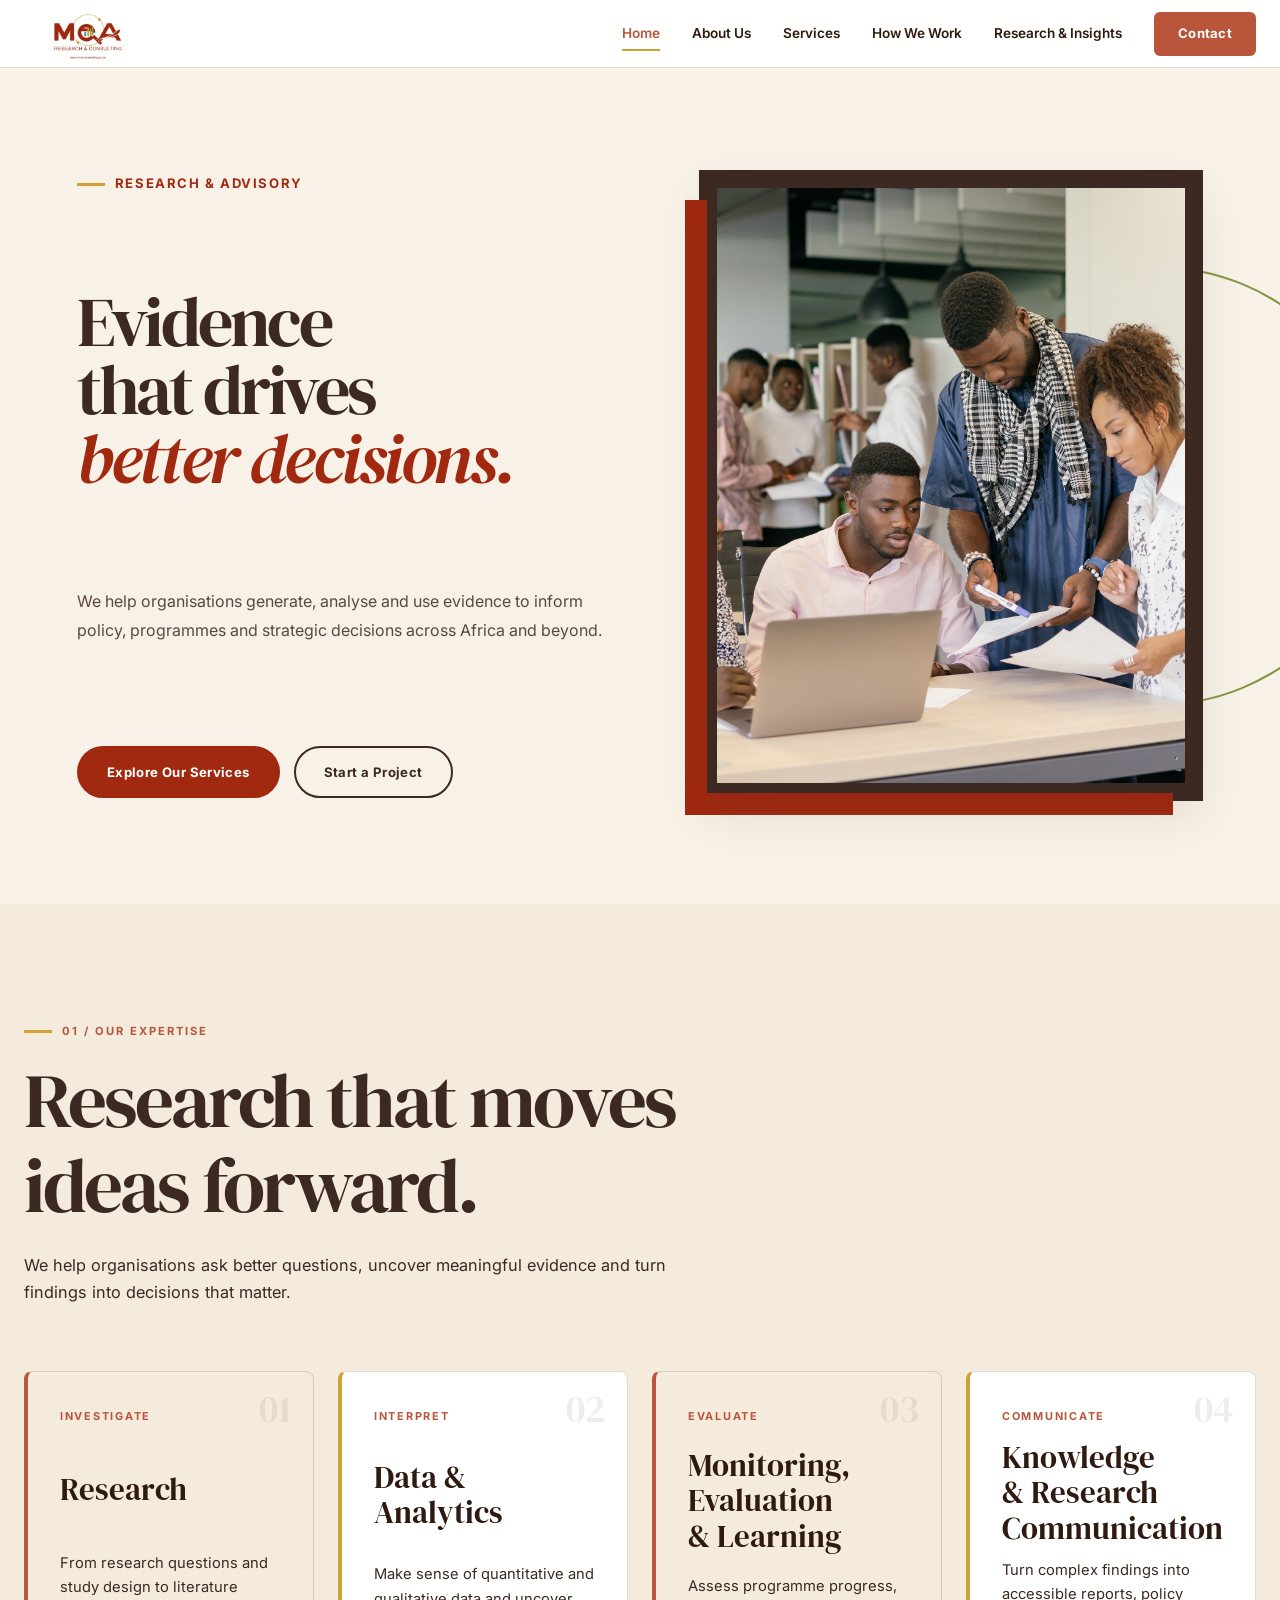
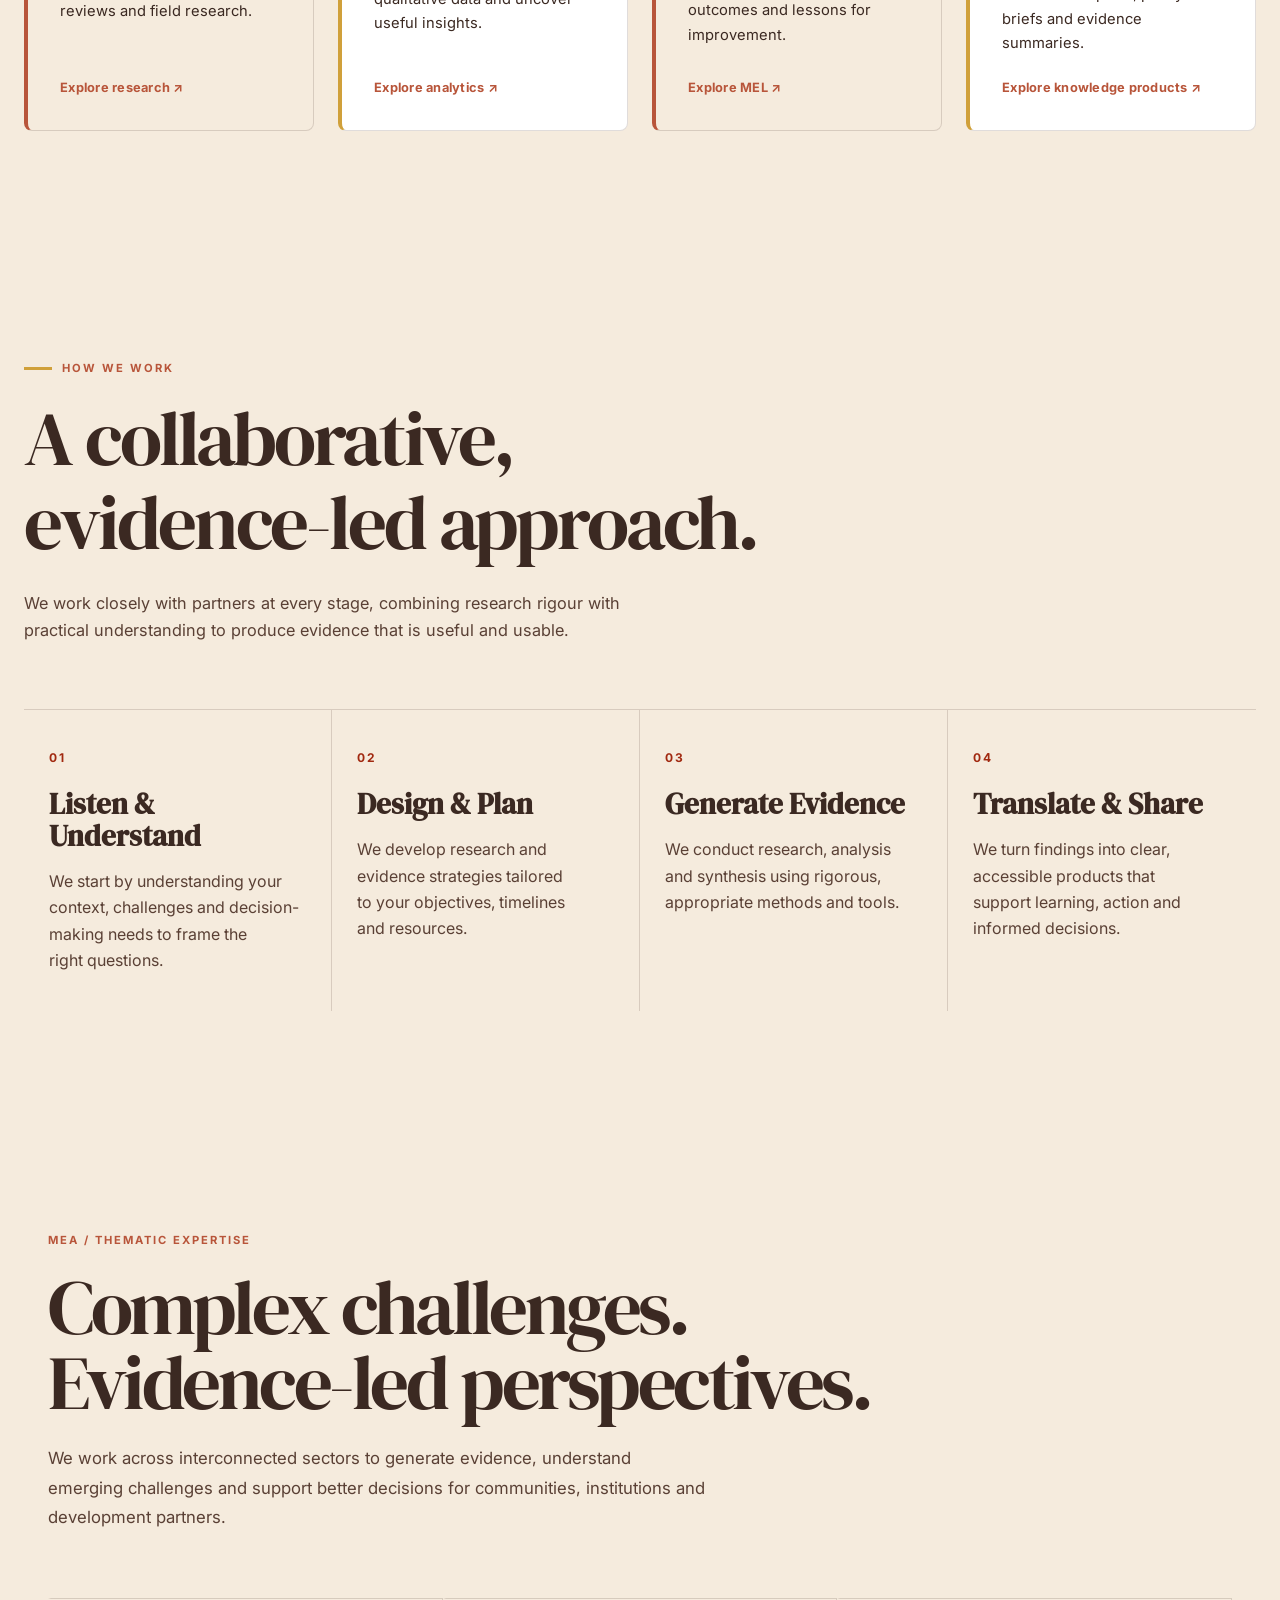
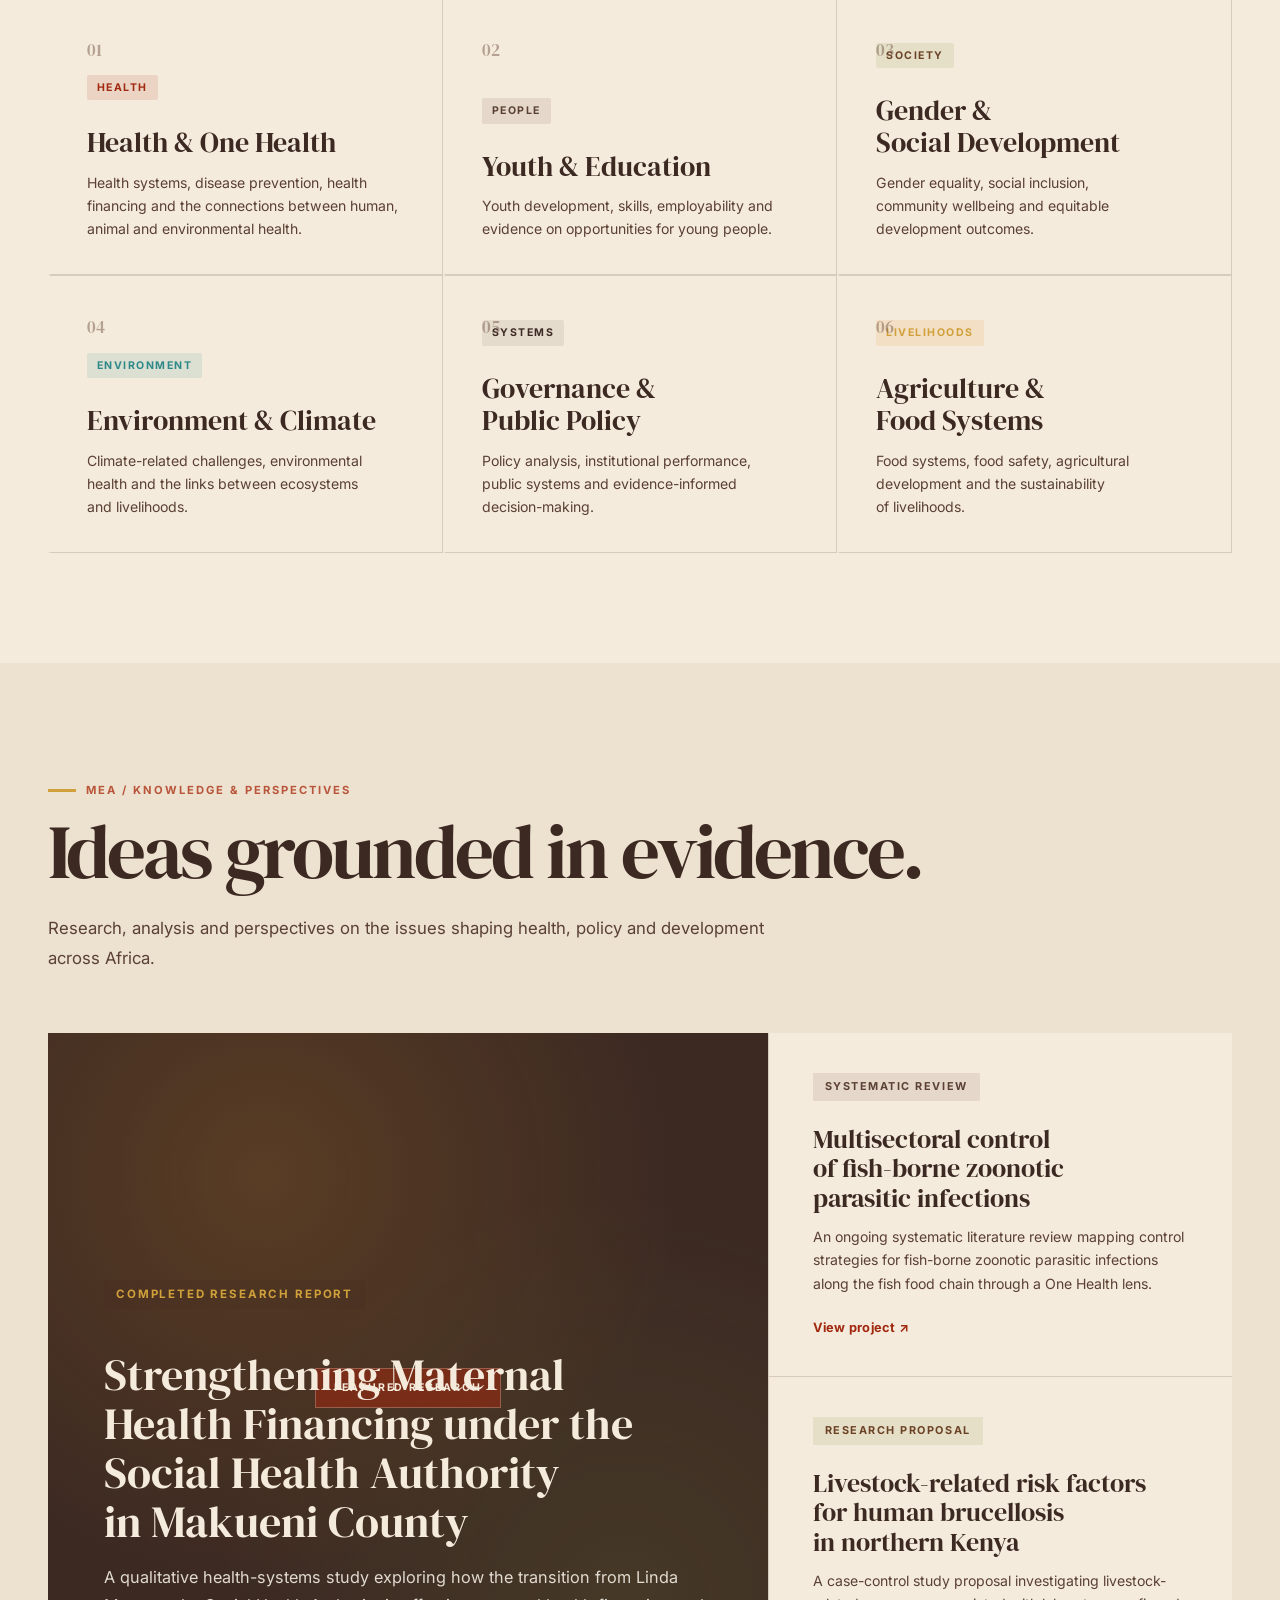
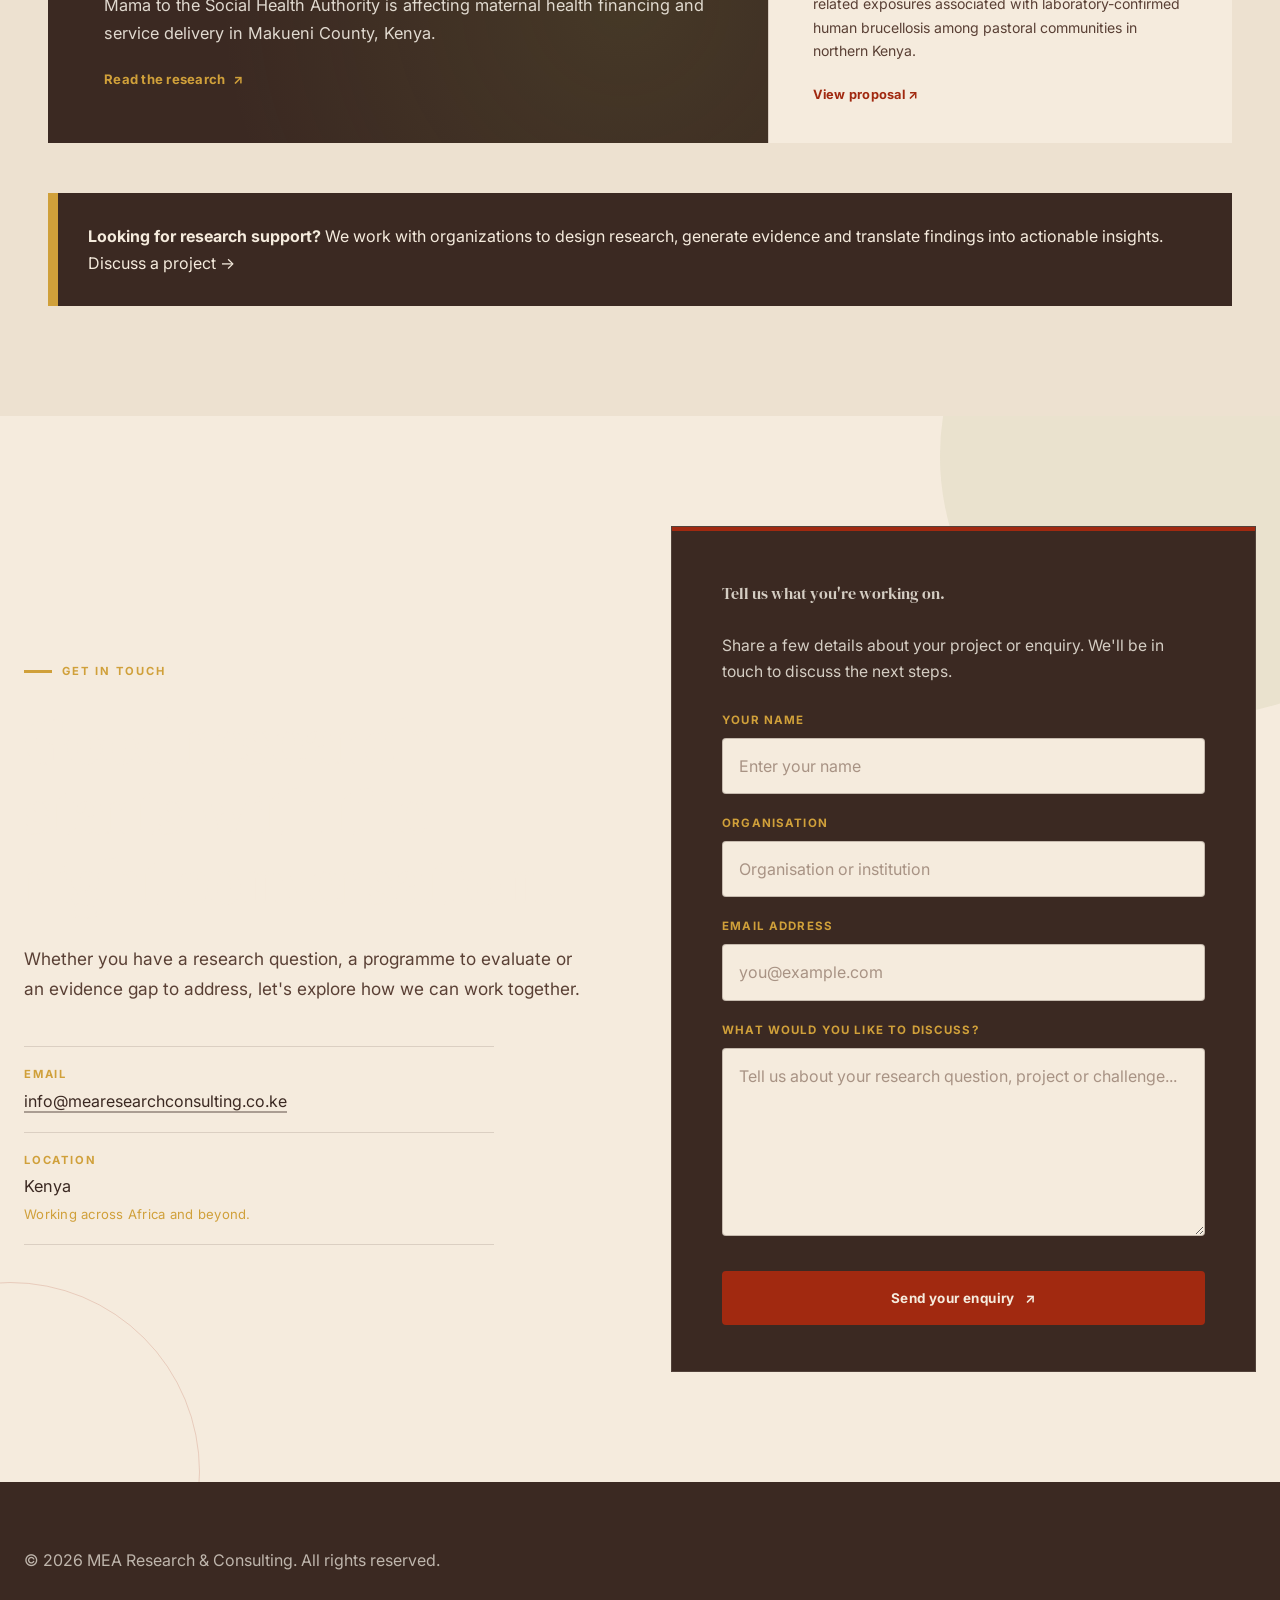
==== commit 7455a7b4: "Improve MEA website contact section" ====
--- a/index.html
+++ b/index.html
@@ -240,19 +240,18 @@
 
         </section>
         
-        <section id="areas">
+<section id="areas">
 
             <div class="section-heading">
 
-                <p class="eyebrow">AREAS OF WORK</p>
-
-                <h2>Evidence applied across sectors and communities.</h2>
+                <p class="eyebrow">MEA / THEMATIC EXPERTISE</p>
+
+                <h2>Complex challenges.<br>Evidence-led perspectives.</h2>
 
                 <p>
-                    We apply research and evidence approaches across sectors,
-                    drawing on relevant expertise and collaborating with
-                    subject-matter specialists when projects require
-                    additional technical knowledge.
+                    We work across interconnected sectors to generate evidence,
+                    understand emerging challenges and support better decisions
+                    for communities, institutions and development partners.
                 </p>
 
             </div>
@@ -260,196 +259,117 @@
 
             <div class="areas-grid">
 
-                <div class="area-card">
-
-                    <h3>Health & Wellbeing</h3>
-
-                    <p>
-                        Public health, community health, health systems,
-                        infectious diseases and health policy.
-                    </p>
-
-                </div>
-
-
-                <div class="area-card">
-
-                    <h3>Climate & Environment</h3>
-
-                    <p>
-                        Climate change, environmental health,
-                        sustainability and adaptation.
-                    </p>
-
-                </div>
-
-
-                <div class="area-card">
-
-                    <h3>Agriculture & Food Systems</h3>
-
-                    <p>
-                        Agriculture, food systems, livelihoods and
-                        rural development.
-                    </p>
-
-                </div>
-
-
-                <div class="area-card">
-
-                    <h3>Youth & Social Development</h3>
-
-                    <p>
-                        Youth livelihoods, skills, employment, social
-                        inclusion and community development.
-                    </p>
-
-                </div>
-
-
-                <div class="area-card">
-
-                    <h3>Education</h3>
-
-                    <p>
-                        Education systems, learning, skills development and
-                        knowledge generation.
-                    </p>
-
-                </div>
-
-
-                <div class="area-card">
-
-                    <h3>Policy & Governance</h3>
-
-                    <p>
-                        Policy research, institutional research and
-                        evidence for decision-making.
-                    </p>
-
-                </div>
+                <a href="#services" class="area-item health" aria-label="Explore our health and One Health services">
+                    <span class="area-num">01</span>
+                    <span class="area-tag">Health</span>
+                    <h3>Health &amp; One Health</h3>
+                    <p>Health systems, disease prevention, health financing and the connections between human, animal and environmental health.</p>
+                    <span class="area-arrow" aria-hidden="true"></span>
+                </a>
+
+                <a href="#services" class="area-item people" aria-label="Explore our youth and education services">
+                    <span class="area-num">02</span>
+                    <span class="area-tag">People</span>
+                    <h3>Youth &amp; Education</h3>
+                    <p>Youth development, skills, employability and evidence on opportunities for young people.</p>
+                    <span class="area-arrow" aria-hidden="true"></span>
+                </a>
+
+                <a href="#services" class="area-item society" aria-label="Explore our gender and social development services">
+                    <span class="area-num">03</span>
+                    <span class="area-tag">Society</span>
+                    <h3>Gender &amp; Social Development</h3>
+                    <p>Gender equality, social inclusion, community wellbeing and equitable development outcomes.</p>
+                    <span class="area-arrow" aria-hidden="true"></span>
+                </a>
+
+                <a href="#services" class="area-item environment" aria-label="Explore our environment and climate services">
+                    <span class="area-num">04</span>
+                    <span class="area-tag">Environment</span>
+                    <h3>Environment &amp; Climate</h3>
+                    <p>Climate-related challenges, environmental health and the links between ecosystems and livelihoods.</p>
+                    <span class="area-arrow" aria-hidden="true"></span>
+                </a>
+
+                <a href="#services" class="area-item systems" aria-label="Explore our governance and public policy services">
+                    <span class="area-num">05</span>
+                    <span class="area-tag">Systems</span>
+                    <h3>Governance &amp; Public Policy</h3>
+                    <p>Policy analysis, institutional performance, public systems and evidence-informed decision-making.</p>
+                    <span class="area-arrow" aria-hidden="true"></span>
+                </a>
+
+                <a href="#services" class="area-item livelihoods" aria-label="Explore our agriculture and food systems services">
+                    <span class="area-num">06</span>
+                    <span class="area-tag">Livelihoods</span>
+                    <h3>Agriculture &amp; Food Systems</h3>
+                    <p>Food systems, food safety, agricultural development and the sustainability of livelihoods.</p>
+                    <span class="area-arrow" aria-hidden="true"></span>
+                </a>
 
             </div>
 
         </section>
-        
-        
-        <section id="insights">
+<section id="insights">
 
             <div class="section-heading">
 
-                <p class="eyebrow">RESEARCH INSIGHTS</p>
-
-                <h2>Selected research experience.</h2>
+                <p class="eyebrow">MEA / KNOWLEDGE &amp; PERSPECTIVES</p>
+
+                <h2>Ideas grounded in evidence.</h2>
 
                 <p>
-                    Selected academic and research work demonstrating
-                    experience in research design, evidence synthesis, and analytical approaches.
+                    Research, analysis and perspectives on the issues shaping
+                    health, policy and development across Africa.
                 </p>
 
             </div>
 
 
-            <div class="research-grid">
-                
-                
-                <article class="research-card">
-                    
-                    
-                    <div class="research-type">
-                        HEALTH SYSTEMS RESEARCH
-                    </div>
-                    
-                    <h3>
-                        Maternal health financing and the transition to SHA
-                        in Makueni County
-                    </h3>
-                    
-                    <p>
-                        A qualitative health-systems study exploring how the
-                        transition from Linda Mama to the Social Health Authority
-                        is affecting maternal health financing and service delivery
-                        in Makueni County, Kenya.
-                    </p>
-                    
-                    <div class="research-tags">
-                        <span>Health Systems</span>
-                        <span>Maternal Health</span>
-                        <span>Qualitative Research</span>
-                    </div>
-                    
-                    <a href="makueni-health.html" class="research-link">
-                        View project →
-                    </a>
-                
-                </article>
-                
-                
-                <article class="research-card">
-                    
-                    <div class="research-type">
-                        SYSTEMATIC LITERATURE REVIEW
-                    </div>
-                    
-                    <h3>
-                        Multisectoral control of fish-borne zoonotic
-                        parasitic infections
-                    </h3>
-                    
-                    <p>
-                        An ongoing systematic literature review mapping control
-                        strategies for fish-borne zoonotic parasitic infections
-                        along the fish food chain through a One Health lens.
-                    </p>
-                    
-                    <div class="research-tags">
-                        <span>Systematic Review</span>
-                        <span>One Health</span>
-                        <span>Food Safety</span>
-                    </div>
-                    
-                    <a href="fish-parasites.html" class="research-link">
-                        View project →
-                    </a>
-                
-                </article>
-                
-                
-                <article class="research-card">
-                    
-                    <div class="research-type">
-                        RESEARCH PROPOSAL
-                    </div>
-                    
-                    <h3>
-                        Livestock-related risk factors for human brucellosis
-                        in northern Kenya
-                    </h3>
-                    
-                    <p>
-                        A case-control study proposal investigating livestock-related
-                        exposures associated with laboratory-confirmed human
-                        brucellosis among pastoral communities in northern Kenya.
-                    </p>
-                    
-                    <div class="research-tags">
-                        <span>One Health</span>
-                        <span>Epidemiology</span>
-                        <span>Case-Control Study</span>
-                    </div>
-                    
-                    <a href="brucellosis.html" class="research-link">
-                        View project →
-                    </a>
-                
-                </article>
-            
-            
-            </div>
-            
-            
+            <div class="insights-layout">
+
+                <a href="makueni-health.html" class="insight-feature" aria-label="Read the Makueni maternal health financing research">
+
+                    <div class="insight-feature__media" aria-hidden="true">
+                        <span class="insight-feature__stamp">FEATURED RESEARCH</span>
+                    </div>
+
+                    <div class="insight-feature__body">
+                        <span class="insight-type">Completed Research Report</span>
+                        <h3>Strengthening Maternal Health Financing under the Social Health Authority in Makueni County</h3>
+                        <p>A qualitative health-systems study exploring how the transition from Linda Mama to the Social Health Authority is affecting maternal health financing and service delivery in Makueni County, Kenya.</p>
+                        <span class="insight-link">Read the research <span aria-hidden="true">↗</span></span>
+                    </div>
+
+                </a>
+
+
+                <div class="insights-side">
+
+                    <article class="insight-entry">
+
+                        <span class="insight-type insight-type--review">Systematic Review</span>
+                        <h3>Multisectoral control of fish-borne zoonotic parasitic infections</h3>
+                        <p>An ongoing systematic literature review mapping control strategies for fish-borne zoonotic parasitic infections along the fish food chain through a One Health lens.</p>
+                        <a href="fish-parasites.html" class="insight-link">View project <span aria-hidden="true">↗</span></a>
+
+                    </article>
+
+
+                    <article class="insight-entry">
+
+                        <span class="insight-type insight-type--proposal">Research Proposal</span>
+                        <h3>Livestock-related risk factors for human brucellosis in northern Kenya</h3>
+                        <p>A case-control study proposal investigating livestock-related exposures associated with laboratory-confirmed human brucellosis among pastoral communities in northern Kenya.</p>
+                        <a href="brucellosis.html" class="insight-link">View proposal <span aria-hidden="true">↗</span></a>
+
+                    </article>
+
+                </div>
+
+            </div>
+
+
             <div class="insights-note">
 
                 <p>
@@ -473,25 +393,25 @@
 
                     <p class="eyebrow">GET IN TOUCH</p>
 
-                    <h2>Let's work together.</h2>
-
-                    <p>
-                        Have a research question, programme evaluation,
-                        evidence gap or project you'd like to explore?
-                        Tell us a little about what you're working on
-                        and we'll get back to you.
+                    <h2>Good research starts with the right conversation.</h2>
+
+                    <p>
+                        Whether you have a research question, a programme to
+                        evaluate or an evidence gap to address, let's explore
+                        how we can work together.
                     </p>
 
                     <div class="contact-details">
 
                         <div>
                             <strong>Email</strong>
-                            <p>info@mearesearchconsulting.co.ke</p>
+                            <a href="mailto:info@mearesearchconsulting.co.ke">info@mearesearchconsulting.co.ke</a>
                         </div>
 
                         <div>
                             <strong>Location</strong>
                             <p>Kenya</p>
+                            <p class="contact-locationscope">Working across Africa and beyond.</p>
                         </div>
 
                     </div>
@@ -499,10 +419,18 @@
                 </div>
 
 
-                <form
-                action="https://formsubmit.co/essymurunga21@gmail.com"
-                method="POST"
-                >
+<div id="contact-form">
+
+                    <div class="contact-form__intro" id="form-intro">
+                        <p>Tell us what you're working on.</p>
+                        <p>Share a few details about your project or enquiry. We'll be in touch to discuss the next steps.</p>
+                    </div>
+
+                    <form
+                    action="https://formsubmit.co/essymurunga21@gmail.com"
+                    method="POST"
+                    aria-labelledby="form-intro"
+                    >
                 
                      <input type="hidden" name="_subject" value="New enquiry from the MEA website">
                      <input
@@ -511,17 +439,18 @@
                     value="https://africayouthresearchnetwork-glitch.github.io/mea-website/"
                 >
 
-                       <input type="hidden" name="_captcha" value="false">
+                   <input type="hidden" name="_captcha" value="false">
                     <div class="form-group">
 
-                        <label for="name">Name</label>
+                        <label for="name">Your name</label>
 
                         <input
                             type="text"
                             id="name"
                             name="name"
-                            placeholder="Your name"
+                            placeholder="Enter your name"
                             required
+                            autocomplete="name"
                         >
 
                     </div>
@@ -535,7 +464,8 @@
                             type="text"
                             id="organisation"
                             name="organisation"
-                            placeholder="Your organisation"
+                            placeholder="Organisation or institution"
+                            autocomplete="organization"
                         >
 
                     </div>
@@ -543,7 +473,7 @@
 
                     <div class="form-group">
 
-                        <label for="email">Email</label>
+                        <label for="email">Email address</label>
 
                         <input
                             type="email"
@@ -551,6 +481,7 @@
                             name="email"
                             placeholder="you@example.com"
                             required
+                            autocomplete="email"
                         >
 
                     </div>
@@ -558,13 +489,13 @@
 
                     <div class="form-group">
 
-                        <label for="message">How can we help?</label>
+                        <label for="message">What would you like to discuss?</label>
 
                         <textarea
                             id="message"
                             name="message"
                             rows="6"
-                            placeholder="Tell us briefly about your project or enquiry..."
+                            placeholder="Tell us about your research question, project or challenge..."
                             required
                         ></textarea>
 
@@ -572,7 +503,7 @@
 
 
                     <button type="submit">
-                        Send enquiry
+                        Send your enquiry <span aria-hidden="true">↗</span>
                     </button>
 
                 </form>
--- a/style.css
+++ b/style.css
@@ -1097,22 +1097,11 @@
 }
 
 #areas .section-heading > p:last-child {
-    max-width: 900px;
+    max-width: 720px;
     margin: 0;
 
-    font-size: 1.08rem;
-    line-height: 1.8;
-    color: var(--brown-soft);
-}
-
-#areas .section-heading > p:last-child {
-    grid-column: 2;
-
-    max-width: 850px;
-    margin: 15px 0 0;
-
-    font-size: 1.08rem;
-    line-height: 1.8;
+    font-size: 1.05rem;
+    line-height: 1.75;
     color: var(--brown-soft);
 }
 
@@ -1127,99 +1116,172 @@
 
     display: grid;
     grid-template-columns: repeat(3, 1fr);
-    gap: 18px;
-}
-
-#areas .area-card {
+}
+
+#areas .area-item {
     position: relative;
-    overflow: hidden;
-
-    min-height: 210px;
-    padding: 35px;
+
+    padding: 44px 36px 34px;
 
     display: flex;
     flex-direction: column;
     align-items: flex-start;
     justify-content: flex-end;
 
+    background: var(--cream);
+    border-top: 1px solid var(--border);
+    border-right: 1px solid var(--border);
+    border-bottom: 1px solid var(--border);
+    border-left: 3px solid transparent;
+
+    text-decoration: none;
+    color: inherit;
+    cursor: pointer;
+
+    transition:
+        background 0.3s var(--ease),
+        border-color 0.3s var(--ease),
+        transform 0.3s var(--ease);
+}
+
+#areas .area-item::before {
+    content: "";
+
+    position: absolute;
+    left: 0;
+    bottom: 0;
+
+    width: 100%;
+    height: 3px;
+
+    background: var(--terracotta);
+    transform: scaleX(0);
+    transform-origin: left;
+
+    transition: transform 0.35s var(--ease);
+}
+
+#areas .area-item:hover,
+#areas .area-item:focus-visible {
     background: var(--white);
-    border: 1px solid var(--border);
+    border-left-color: var(--terracotta);
+    border-right-color: var(--border);
+}
+
+#areas .area-item:hover::before,
+#areas .area-item:focus-visible::before {
+    transform: scaleX(1);
+}
+
+#areas .area-num {
+    position: absolute;
+    left: 36px;
+    top: 38px;
+
+    font-family: var(--serif);
+    font-size: 1.05rem;
+
+    color: var(--brown-light);
+    opacity: 0.5;
+
+    transition: color 0.3s ease, opacity 0.3s ease;
+}
+
+#areas .area-item:hover .area-num,
+#areas .area-item:focus-visible .area-num {
+    color: var(--terracotta);
+    opacity: 1;
+}
+
+#areas .area-tag {
+    align-self: flex-start;
+
+    margin-bottom: 26px;
+    padding: 4px 10px;
+
+    font-size: 0.66rem;
+    font-weight: 700;
+    letter-spacing: 0.14em;
+    text-transform: uppercase;
+
+    color: var(--brown-soft);
+    background: rgba(161, 41, 16, 0.08);
+    border-radius: 2px;
+}
+
+#areas .area-item.health .area-tag { color: var(--terracotta); background: rgba(161, 41, 16, 0.12); }
+#areas .area-item.people .area-tag { color: var(--brown-soft); background: rgba(90, 53, 33, 0.1); }
+#areas .area-item.society .area-tag { color: #6B4226; background: rgba(133, 149, 67, 0.14); }
+#areas .area-item.environment .area-tag { color: #2D8888; background: rgba(45, 136, 136, 0.12); }
+#areas .area-item.systems .area-tag { color: var(--brown); background: rgba(46, 26, 16, 0.08); }
+#areas .area-item.livelihoods .area-tag { color: var(--ochre); background: rgba(227, 150, 47, 0.14); }
+
+#areas .area-item h3 {
+    margin: 0 0 12px;
+
+    font-family: var(--serif);
+    font-size: clamp(1.5rem, 2.2vw, 1.9rem);
+    font-weight: 400;
+    line-height: 1.15;
+
+    color: var(--brown);
+}
+
+#areas .area-item p {
+    margin: 0;
+
+    font-size: 0.88rem;
+    line-height: 1.65;
+    color: var(--brown-soft);
+}
+
+#areas .area-arrow {
+    position: absolute;
+    right: 36px;
+    bottom: 34px;
+
+    width: 26px;
+    height: 26px;
+
+    display: flex;
+    align-items: center;
+    justify-content: center;
+
+    border: 1.5px solid var(--brown-light);
+    border-radius: 50%;
+
+    opacity: 0;
+    transform: translate(-4px, 4px) scale(0.6);
 
     transition:
-        transform 0.35s var(--ease),
-        background 0.35s ease,
-        border-color 0.35s ease;
-}
-
-#areas .area-card::before {
+        opacity 0.3s var(--ease),
+        transform 0.3s var(--ease),
+        border-color 0.3s ease;
+}
+
+#areas .area-arrow::after {
     content: "";
 
-    position: absolute;
-
-    width: 90px;
-    height: 90px;
-
-    right: -20px;
-    top: -20px;
-
-    background: var(--green);
-    border-radius: 50%;
-}
-
-#areas .area-card:nth-child(4n + 2)::before {
-    background: var(--ochre);
-}
-
-#areas .area-card:nth-child(4n + 3)::before {
-    background: var(--terracotta);
-}
-
-#areas .area-card:nth-child(4n + 4)::before {
-    background: var(--teal);
-}
-
-#areas .area-card:hover {
-    transform: translateY(-8px) rotate(-1deg);
-    background: var(--brown);
-    border-color: var(--brown);
-}
-
-#areas .area-card h3 {
-    position: relative;
-    z-index: 2;
-
-    margin: 0;
-
-    font-family: var(--serif);
-    font-size: 2rem;
-
-    color: var(--brown);
-
-    transition: color 0.3s ease;
-}
-
-#areas .area-card p {
-    position: relative;
-    z-index: 2;
-
-    margin-top: 12px;
-
-    font-size: 0.9rem;
-    line-height: 1.6;
-    color: var(--brown-soft);
-
-    transition: color 0.3s ease;
-}
-
-#areas .area-card:hover h3,
-#areas .area-card:hover p {
-    color: var(--cream);
+    width: 8px;
+    height: 8px;
+
+    border-right: 1.5px solid var(--brown);
+    border-bottom: 1.5px solid var(--brown);
+
+    transform: rotate(-45deg);
+}
+
+#areas .area-item:hover .area-arrow,
+#areas .area-item:focus-visible .area-arrow {
+    opacity: 1;
+    transform: translate(0, 0) scale(1);
+    border-color: var(--terracotta);
 }
 
 
 /* -------------------------
    AREAS — TABLET
-------------------------- */
+   ------------------------- */
 
 @media (max-width: 900px) {
 
@@ -1227,12 +1289,25 @@
         grid-template-columns: repeat(2, 1fr);
     }
 
+    #areas .area-item {
+        padding: 38px 28px 30px;
+    }
+
+    #areas .area-num {
+        left: 28px;
+        top: 32px;
+    }
+
+    #areas .area-arrow {
+        right: 28px;
+        bottom: 28px;
+    }
 }
 
 
 /* -------------------------
    AREAS — MOBILE
-------------------------- */
+   ------------------------- */
 
 @media (max-width: 600px) {
 
@@ -1250,17 +1325,31 @@
     }
 
     #areas .section-heading h2 {
-        font-size: clamp(2.7rem, 12vw, 4rem);
+        font-size: clamp(2.6rem, 11vw, 3.8rem);
     }
 
     #areas .section-heading > p:last-child {
-        font-size: 1rem;
+        font-size: 0.98rem;
     }
 
     #areas .areas-grid {
         grid-template-columns: 1fr;
     }
 
+    #areas .area-item {
+        padding: 34px 26px 28px;
+    }
+
+    #areas .area-num {
+        left: 26px;
+        top: 28px;
+        font-size: 0.95rem;
+    }
+
+    #areas .area-arrow {
+        right: 26px;
+        bottom: 26px;
+    }
 }
 
 /* -------------------------
@@ -1380,122 +1469,321 @@
 
 /* -------------------------
    11. RESEARCH / INSIGHTS
-------------------------- */
+   ------------------------- */
 #insights {
     background: var(--cream-dark);
 }
 
-.research-grid {
-    width: min(100%, var(--max-width));
+#insights .section-heading {
+    width: min(100% - 48px, var(--max-width));
+    margin: 0 auto 60px;
+}
+
+#insights .section-heading h2 {
+    max-width: 900px;
+    margin: 14px 0 22px;
+
+    font-family: var(--serif);
+    font-size: clamp(3rem, 6vw, 6rem);
+    font-weight: 400;
+    line-height: 0.98;
+    letter-spacing: -0.04em;
+
+    color: var(--brown);
+}
+
+#insights .section-heading > p:last-child {
+    max-width: 720px;
+
+    font-size: 1.05rem;
+    line-height: 1.75;
+    color: var(--brown-soft);
+}
+
+/* Layout: featured research + side entries */
+.insights-layout {
+    width: min(100% - 48px, var(--max-width));
     margin: auto;
 
     display: grid;
-    grid-template-columns: repeat(3, 1fr);
-    gap: 25px;
-}
-
-.research-card {
+    grid-template-columns: 1.55fr 1fr;
+    gap: 0;
+}
+
+/* Featured research item */
+.insight-feature {
     position: relative;
-
-    min-height: 330px;
-    padding: 35px;
 
     display: flex;
     flex-direction: column;
-    justify-content: space-between;
-
+    align-items: flex-start;
+    justify-content: flex-end;
+
+    padding: 64px 56px 52px;
+
+    text-decoration: none;
+    color: inherit;
+    cursor: pointer;
+
+    background: var(--brown);
+    color: var(--cream);
+
+    transition:
+        background 0.35s var(--ease),
+        transform 0.35s var(--ease);
+}
+
+.insight-feature__media {
+    position: absolute;
+    inset: 0;
+
+    display: flex;
+    align-items: center;
+    justify-content: center;
+
+    background:
+        radial-gradient(circle at 30% 20%, rgba(227, 150, 47, 0.18), transparent 55%),
+        radial-gradient(circle at 80% 80%, rgba(133, 149, 67, 0.14), transparent 50%),
+        var(--brown);
+}
+
+.insight-feature__stamp {
+    position: relative;
+    z-index: 2;
+
+    padding: 10px 18px;
+
+    font-size: 0.66rem;
+    font-weight: 700;
+    letter-spacing: 0.18em;
+    text-transform: uppercase;
+
+    color: var(--cream);
+    background: rgba(161, 41, 16, 0.55);
+    border: 1px solid rgba(247, 241, 231, 0.25);
+}
+
+.insight-feature__body {
+    position: relative;
+    z-index: 2;
+
+    display: flex;
+    flex-direction: column;
+    gap: 18px;
+
+    max-width: 720px;
+}
+
+.insight-feature__body .insight-type {
+    font-size: 0.72rem;
+    font-weight: 700;
+    letter-spacing: 0.16em;
+    text-transform: uppercase;
+
+    color: var(--ochre);
+}
+
+.insight-feature h3 {
+    margin: 0;
+
+    font-family: var(--serif);
+    font-size: clamp(1.9rem, 3.4vw, 3rem);
+    font-weight: 400;
+    line-height: 1.12;
+
+    color: var(--cream);
+}
+
+.insight-feature p {
+    margin: 0;
+
+    font-size: 1.02rem;
+    line-height: 1.7;
+    color: rgba(247, 241, 231, 0.88);
+}
+
+.insight-feature__body .insight-link {
+    display: inline-flex;
+    align-items: center;
+    gap: 8px;
+
+    margin-top: 4px;
+
+    font-size: 0.82rem;
+    font-weight: 700;
+    letter-spacing: 0.02em;
+
+    color: var(--ochre);
+
+    transition: color 0.25s ease, gap 0.25s ease;
+}
+
+.insight-feature:hover .insight-link,
+.insight-feature:focus-visible .insight-link {
+    color: var(--cream);
+    gap: 12px;
+}
+
+.insight-feature:hover,
+.insight-feature:focus-visible {
+    background: var(--cocoa);
+}
+
+/* Side entries */
+.insights-side {
+    display: flex;
+    flex-direction: column;
+}
+
+.insight-entry {
+    position: relative;
+
+    flex: 1;
+
+    display: flex;
+    flex-direction: column;
+    align-items: flex-start;
+    justify-content: flex-end;
+
+    padding: 40px 44px 38px;
+
+    background: var(--cream);
+    border-left: 1px solid var(--border);
+
+    transition: background 0.3s var(--ease);
+}
+
+.insight-entry:first-child {
+    border-bottom: 1px solid var(--border);
+}
+
+.insight-entry:hover,
+.insight-entry:focus-within {
     background: var(--white);
-
-    transition:
-        transform 0.4s var(--ease),
-        box-shadow 0.4s ease;
-}
-
-.research-card:nth-child(3n + 2) {
-    background: var(--terracotta);
-}
-
-.research-card:nth-child(3n + 3) {
-    background: var(--green-dark);
-}
-
-.research-card:hover {
-    transform: translateY(-10px);
-    box-shadow: var(--shadow);
-}
-
-.research-card h3 {
-    margin: 18px 0;
-
-    font-family: var(--serif);
-    font-size: 2rem;
-}
-
-.research-type {
-    font-size: 0.7rem;
-    font-weight: 800;
-    letter-spacing: 0.15em;
-    text-transform: uppercase;
-
-    color: var(--terracotta);
-}
-
-.research-tags {
-    display: flex;
-    flex-wrap: wrap;
-    gap: 8px;
-}
-
-.research-tags span {
-    padding: 6px 12px;
-
-    background: var(--cream-dark);
-    color: var(--brown);
+}
+
+.insight-type {
+    align-self: flex-start;
+
+    margin-bottom: 24px;
+    padding: 5px 12px;
 
     font-size: 0.68rem;
     font-weight: 700;
-
-    border-radius: 999px;
-}
-
-.research-link {
-    display: inline-block;
-    margin-top: 25px;
-
+    letter-spacing: 0.14em;
+    text-transform: uppercase;
+
+    color: var(--brown);
+    background: rgba(46, 26, 16, 0.07);
+}
+
+.insight-type--review {
+    color: var(--brown-soft);
+    background: rgba(90, 53, 33, 0.1);
+}
+
+.insight-type--proposal {
+    color: #6B4226;
+    background: rgba(133, 149, 67, 0.14);
+}
+
+.insight-entry h3 {
+    margin: 0 0 12px;
+
+    font-family: var(--serif);
+    font-size: clamp(1.5rem, 2vw, 1.9rem);
+    font-weight: 400;
+    line-height: 1.15;
+
+    color: var(--brown);
+}
+
+.insight-entry p {
+    margin: 0 0 22px;
+
+    font-size: 0.88rem;
+    line-height: 1.65;
+    color: var(--brown-soft);
+}
+
+.insight-link {
     font-size: 0.8rem;
-    font-weight: 800;
+    font-weight: 700;
+    letter-spacing: 0.02em;
 
     color: var(--terracotta);
-}
-
-/* Coloured cards: text, labels, tags and links were invisible on these before */
-.research-card:nth-child(3n + 2) h3,
-.research-card:nth-child(3n + 2) p,
-.research-card:nth-child(3n + 3) h3,
-.research-card:nth-child(3n + 3) p {
-    color: var(--white);
-}
-
-.research-card:nth-child(3n + 2) .research-type,
-.research-card:nth-child(3n + 2) .research-link,
-.research-card:nth-child(3n + 3) .research-type,
-.research-card:nth-child(3n + 3) .research-link {
-    color: var(--yellow);
-}
-
-.research-card:nth-child(3n + 2) .research-tags span,
-.research-card:nth-child(3n + 3) .research-tags span {
-    background: rgba(255, 253, 248, 0.18);
-    color: var(--white);
-}
-
-.research-link:hover {
-    text-decoration: underline;
-    text-underline-offset: 4px;
+
+    transition: color 0.25s ease, gap 0.25s ease;
+}
+
+.insight-entry:hover .insight-link,
+.insight-entry:focus-visible .insight-link {
+    color: var(--ochre);
+}
+
+/* -------------------------
+   INSIGHTS — RESPONSIVE
+   ------------------------- */
+@media (max-width: 1000px) {
+
+    .insights-layout {
+        grid-template-columns: 1fr;
+    }
+
+    .insight-feature {
+        padding: 48px 36px 40px;
+    }
+
+    .insight-feature__body {
+        max-width: 100%;
+    }
+
+    .insight-feature h3 {
+        font-size: clamp(1.7rem, 4vw, 2.4rem);
+    }
+
+    .insights-side {
+        flex-direction: column;
+    }
+
+    .insight-entry {
+        padding: 36px 32px 34px;
+    }
+}
+
+@media (max-width: 760px) {
+
+    #insights .section-heading {
+        margin-bottom: 45px;
+    }
+
+    #insights .section-heading h2 {
+        font-size: clamp(2.6rem, 11vw, 4rem);
+    }
+
+    .insight-feature {
+        padding: 36px 28px 32px;
+    }
+
+    .insight-feature h3 {
+        font-size: clamp(1.5rem, 5vw, 2.1rem);
+    }
+
+    .insight-feature p {
+        font-size: 0.96rem;
+    }
+
+    .insight-entry {
+        padding: 30px 26px 28px;
+    }
+
+    .insight-entry h3 {
+        font-size: clamp(1.4rem, 3.6vw, 1.8rem);
+    }
 }
 
 .insights-note {
-    width: min(100%, var(--max-width));
+    width: min(100% - 48px, var(--max-width));
     margin: 50px auto 0;
     padding: 30px;
 
@@ -1600,15 +1888,12 @@
 ------------------------- */
 
 #contact {
-    --contact-bg: #C85632;   /* lighter terracotta: change this one value to adjust the shade */
-    --butter: #FFE7B0;
-
     position: relative;
     overflow: hidden;
     isolation: isolate;
 
-    background: var(--contact-bg);
-    color: var(--white);
+    background: var(--cream);
+    color: var(--brown);
 }
 
 /* soft filled circle, top right */
@@ -1617,14 +1902,14 @@
     position: absolute;
     z-index: -1;
 
-    width: 620px;
-    height: 620px;
-
-    right: -240px;
-    top: -260px;
+    width: 520px;
+    height: 520px;
+
+    right: -180px;
+    top: -220px;
 
     border-radius: 50%;
-    background: rgba(255, 253, 248, 0.08);
+    background: rgba(133, 149, 67, 0.10);
 
     pointer-events: none;
 }
@@ -1635,28 +1920,28 @@
     position: absolute;
     z-index: -1;
 
-    width: 460px;
-    height: 460px;
-
-    left: -230px;
-    bottom: -230px;
+    width: 380px;
+    height: 380px;
+
+    left: -180px;
+    bottom: -180px;
 
     border-radius: 50%;
-    border: 1px solid rgba(255, 253, 248, 0.28);
+    border: 1px solid rgba(161, 41, 16, 0.16);
 
     pointer-events: none;
 }
 
 #contact h2 {
-    color: var(--white);
+    color: var(--cream);
 }
 
 #contact .eyebrow {
-    color: var(--butter);
+    color: var(--ochre);
 }
 
 #contact .eyebrow::before {
-    background: var(--butter);
+    background: var(--ochre);
 }
 
 .contact-container {
@@ -1672,29 +1957,34 @@
 
 /* INTRO */
 
+.contact-intro {
+    max-width: 560px;
+}
+
 .contact-intro h2 {
     margin: 26px 0 28px;
 
     font-family: var(--serif);
-    font-size: clamp(3rem, 6vw, 5.8rem);
+    font-size: clamp(2.4rem, 5.2vw, 4.6rem);
     font-weight: 400;
-    letter-spacing: -0.04em;
-    line-height: 1;
+    letter-spacing: -0.03em;
+    line-height: 1.05;
+
+    color: var(--cream);
 }
 
 /* optional: <h2>Let's build <span>evidence</span> together</h2> */
 .contact-intro h2 span {
     font-style: italic;
-    color: var(--butter);
+    color: var(--ochre);
 }
 
 #contact .contact-intro > p:not(.eyebrow) {
-    max-width: 470px;
+    max-width: 560px;
 
     font-size: 1.08rem;
     line-height: 1.75;
-
-    color: rgba(255, 253, 248, 0.94);
+    color: var(--brown-soft);
 }
 
 
@@ -1705,20 +1995,26 @@
     margin-top: 42px;
 }
 
-#contact .contact-details p {
-    margin: 0;
+#contact .contact-details > div {
     padding: 18px 0;
-
-    border-top: 1px solid rgba(255, 253, 248, 0.3);
-
+    border-top: 1px solid rgba(59, 41, 34, 0.14);
+}
+
+#contact .contact-details > div:last-child {
+    border-bottom: 1px solid rgba(59, 41, 34, 0.14);
+}
+
+#contact .contact-details > div > p:not(.contact-locationscope) {
     font-size: 1.02rem;
     line-height: 1.5;
-
-    color: var(--white);
-}
-
-#contact .contact-details p:last-child {
-    border-bottom: 1px solid rgba(255, 253, 248, 0.3);
+    color: var(--brown);
+}
+
+#contact .contact-locationscope {
+    margin-top: 6px;
+    font-size: 0.82rem;
+    letter-spacing: 0.02em;
+    color: var(--ochre);
 }
 
 /* optional label above each detail: <strong>Email</strong> */
@@ -1731,13 +2027,14 @@
     letter-spacing: 0.16em;
     text-transform: uppercase;
 
-    color: var(--butter);
+    color: var(--ochre);
 }
 
 .contact-details a {
+    color: var(--brown);
     overflow-wrap: anywhere;
 
-    border-bottom: 2px solid rgba(255, 231, 176, 0.5);
+    border-bottom: 2px solid rgba(59, 41, 34, 0.4);
 
     transition:
         border-color 0.3s ease,
@@ -1745,44 +2042,57 @@
 }
 
 .contact-details a:hover {
-    color: var(--butter);
-    border-color: var(--butter);
+    color: var(--terracotta);
+    border-color: var(--terracotta);
 }
 
 
 /* FORM CARD */
-
 #contact-form {
     position: relative;
 
-    padding: 50px;
-
-    background: var(--cream);
-    color: var(--brown);
-
-    box-shadow: 14px 14px 0 var(--ochre);
-}
-
-/* green accent circle, echoing the hero */
-#contact-form::after {
+    padding: 54px 50px 46px;
+
+    background: var(--brown);
+    color: var(--cream);
+
+    border: 1px solid rgba(247, 241, 231, 0.12);
+}
+
+/* subtle ochre accent bar at the top */
+#contact-form::before {
     content: "";
     position: absolute;
-
-    width: 56px;
-    height: 56px;
-
-    top: -24px;
-    right: -24px;
-
-    border-radius: 50%;
-    background: var(--green);
-
-    pointer-events: none;
+    left: 0;
+    top: 0;
+
+    width: 100%;
+    height: 4px;
+
+    background: var(--terracotta);
 }
 
 #contact #contact-form p {
-    margin-bottom: 30px;
-    color: var(--brown-soft);
+    margin-bottom: 26px;
+    color: rgba(247, 241, 231, 0.82);
+
+    font-size: 0.98rem;
+    line-height: 1.65;
+}
+
+.contact-form__intro p:first-child {
+    font-family: var(--serif);
+    font-size: 1.35rem;
+    line-height: 1.2;
+    color: var(--cream);
+    margin-bottom: 10px;
+}
+
+.contact-form__intro p:last-child {
+    color: rgba(247, 241, 231, 0.78);
+    font-size: 0.95rem;
+    line-height: 1.6;
+    margin-bottom: 28px;
 }
 
 /* two fields side by side: wrap two .form-group in <div class="form-row"> */
@@ -1796,7 +2106,7 @@
     margin-bottom: 20px;
 }
 
-.form-group label {
+#contact-form .form-group label {
     display: block;
     margin-bottom: 8px;
 
@@ -1805,22 +2115,21 @@
     letter-spacing: 0.1em;
     text-transform: uppercase;
 
-    color: var(--brown);
+    color: var(--ochre);
 }
 
 
 /* INPUTS: soft filled fields */
-
-.form-group input,
-.form-group textarea,
-.form-group select {
+#contact-form .form-group input,
+#contact-form .form-group textarea,
+#contact-form .form-group select {
     width: 100%;
     padding: 14px 16px;
 
-    background: var(--white);
-
-    border: 1.5px solid rgba(59, 41, 34, 0.18);
-    border-radius: 12px;
+    background: var(--cream);
+
+    border: 1px solid rgba(59, 41, 34, 0.25);
+    border-radius: 4px;
 
     font-family: var(--sans);
     font-size: 1rem; /* 16px stops iPhones zooming on focus */
@@ -1834,29 +2143,29 @@
         background 0.25s ease;
 }
 
-.form-group input::placeholder,
-.form-group textarea::placeholder {
+#contact-form .form-group input::placeholder,
+#contact-form .form-group textarea::placeholder {
     color: var(--brown-light);
     opacity: 0.6;
 }
 
-.form-group input:hover,
-.form-group textarea:hover,
-.form-group select:hover {
-    border-color: rgba(59, 41, 34, 0.4);
-}
-
-.form-group input:focus,
-.form-group textarea:focus,
-.form-group select:focus {
-    border-color: var(--terracotta);
-    box-shadow: 0 0 0 4px rgba(200, 86, 50, 0.16);
+#contact-form .form-group input:hover,
+#contact-form .form-group textarea:hover,
+#contact-form .form-group select:hover {
+    border-color: rgba(59, 41, 34, 0.45);
+}
+
+#contact-form .form-group input:focus,
+#contact-form .form-group textarea:focus,
+#contact-form .form-group select:focus {
+    border-color: var(--ochre);
+    box-shadow: 0 0 0 4px rgba(227, 150, 47, 0.18);
 }
 
 /* browser autofill */
-.form-group input:-webkit-autofill {
+#contact-form .form-group input:-webkit-autofill {
     -webkit-text-fill-color: var(--brown);
-    box-shadow: 0 0 0 100px var(--white) inset;
+    box-shadow: 0 0 0 100px var(--cream) inset;
 }
 
 /* select arrow */
@@ -1883,31 +2192,58 @@
 #contact-form button {
     width: 100%;
     margin-top: 8px;
-
-    background: var(--ochre);
-    border-color: var(--ochre);
-    color: var(--brown);
+    min-height: 54px;
+
+    display: inline-flex;
+    align-items: center;
+    justify-content: center;
+    gap: 10px;
+
+    padding: 0 28px;
+
+    font-family: var(--sans);
+    font-size: 0.84rem;
+    font-weight: 700;
+    letter-spacing: 0.03em;
+
+    background: var(--terracotta);
+    border: 2px solid var(--terracotta);
+    color: var(--cream);
+
+    border-radius: 4px;
+    cursor: pointer;
+
+    transition:
+        background 0.25s var(--ease),
+        border-color 0.25s ease,
+        transform 0.2s ease,
+        box-shadow 0.25s ease;
 }
 
 #contact-form button:hover {
-    background: var(--brown);
-    border-color: var(--brown);
-    color: var(--cream);
-}
-#contact button,
+    background: var(--cocoa);
+    border-color: var(--cocoa);
+    transform: translateY(-2px);
+    box-shadow: 0 10px 24px rgba(161, 41, 16, 0.28);
+}
+
+#contact-form button:active {
+    transform: translateY(0);
+}
+#contact-form button,
 #contact input[type="submit"],
 #contact .primary-button {
-    color: var(--brown);
-    -webkit-text-fill-color: var(--brown);
-}
-
-/* focus rings: yellow on the terracotta background, terracotta on the cream card */
+    color: var(--cream);
+    -webkit-text-fill-color: var(--cream);
+}
+
+/* focus rings: ochre on the dark contact background, terracotta on cream cards */
 #contact :focus-visible {
-    outline-color: var(--butter);
+    outline-color: var(--ochre);
 }
 
 #contact-form :focus-visible {
-    outline-color: var(--terracotta);
+    outline-color: var(--ochre);
 }
 
 /* optional status message: <p class="form-status"> or <p class="form-status error"> */
@@ -1916,11 +2252,11 @@
 
     font-size: 0.9rem;
     font-weight: 600;
-    color: var(--green-dark);
+    color: var(--ochre);
 }
 
 #contact #contact-form .form-status.error {
-    color: var(--terracotta-dark);
+    color: var(--terracotta);
 }
 
 
@@ -1949,16 +2285,12 @@
         gap: 60px;
     }
 
+    .contact-intro h2 {
+        font-size: clamp(2rem, 8vw, 3.2rem);
+    }
+
     #contact-form {
-        padding: 34px 24px;
-        box-shadow: 8px 8px 0 var(--ochre);
-    }
-
-    #contact-form::after {
-        width: 44px;
-        height: 44px;
-        top: -18px;
-        right: -12px;
+        padding: 36px 26px 32px;
     }
 
     .form-row {
@@ -2236,8 +2568,9 @@
 }
 
 .service-card,
-.area-card,
-.research-card,
+.area-item,
+.insight-feature,
+.insight-entry,
 .approach-item,
 .about-container,
 .founder-container {
@@ -2247,8 +2580,9 @@
 /* Where supported, reveal as each element scrolls into view */
 @supports (animation-timeline: view()) {
     .service-card,
-    .area-card,
-    .research-card,
+    .area-item,
+    .insight-feature,
+    .insight-entry,
     .approach-item,
     .about-container,
     .founder-container {
@@ -2318,7 +2652,6 @@
         border-bottom: 1px solid var(--border);
     }
 
-    .research-grid,
     .areas-grid {
         grid-template-columns: repeat(2, 1fr);
     }
@@ -2392,7 +2725,6 @@
     }
 
     .services-grid,
-    .research-grid,
     .areas-grid {
         grid-template-columns: 1fr;
     }
@@ -2407,7 +2739,7 @@
     }
 
     #contact-form {
-        padding: 30px 22px;
+        padding: 36px 26px 32px;
     }
 
     .about-highlight {
@@ -2464,8 +2796,7 @@
         padding: 30px 70px 30px 25px;
     }
 
-    .area-card,
-    .research-card {
+    .area-item {
         padding: 28px;
     }
 
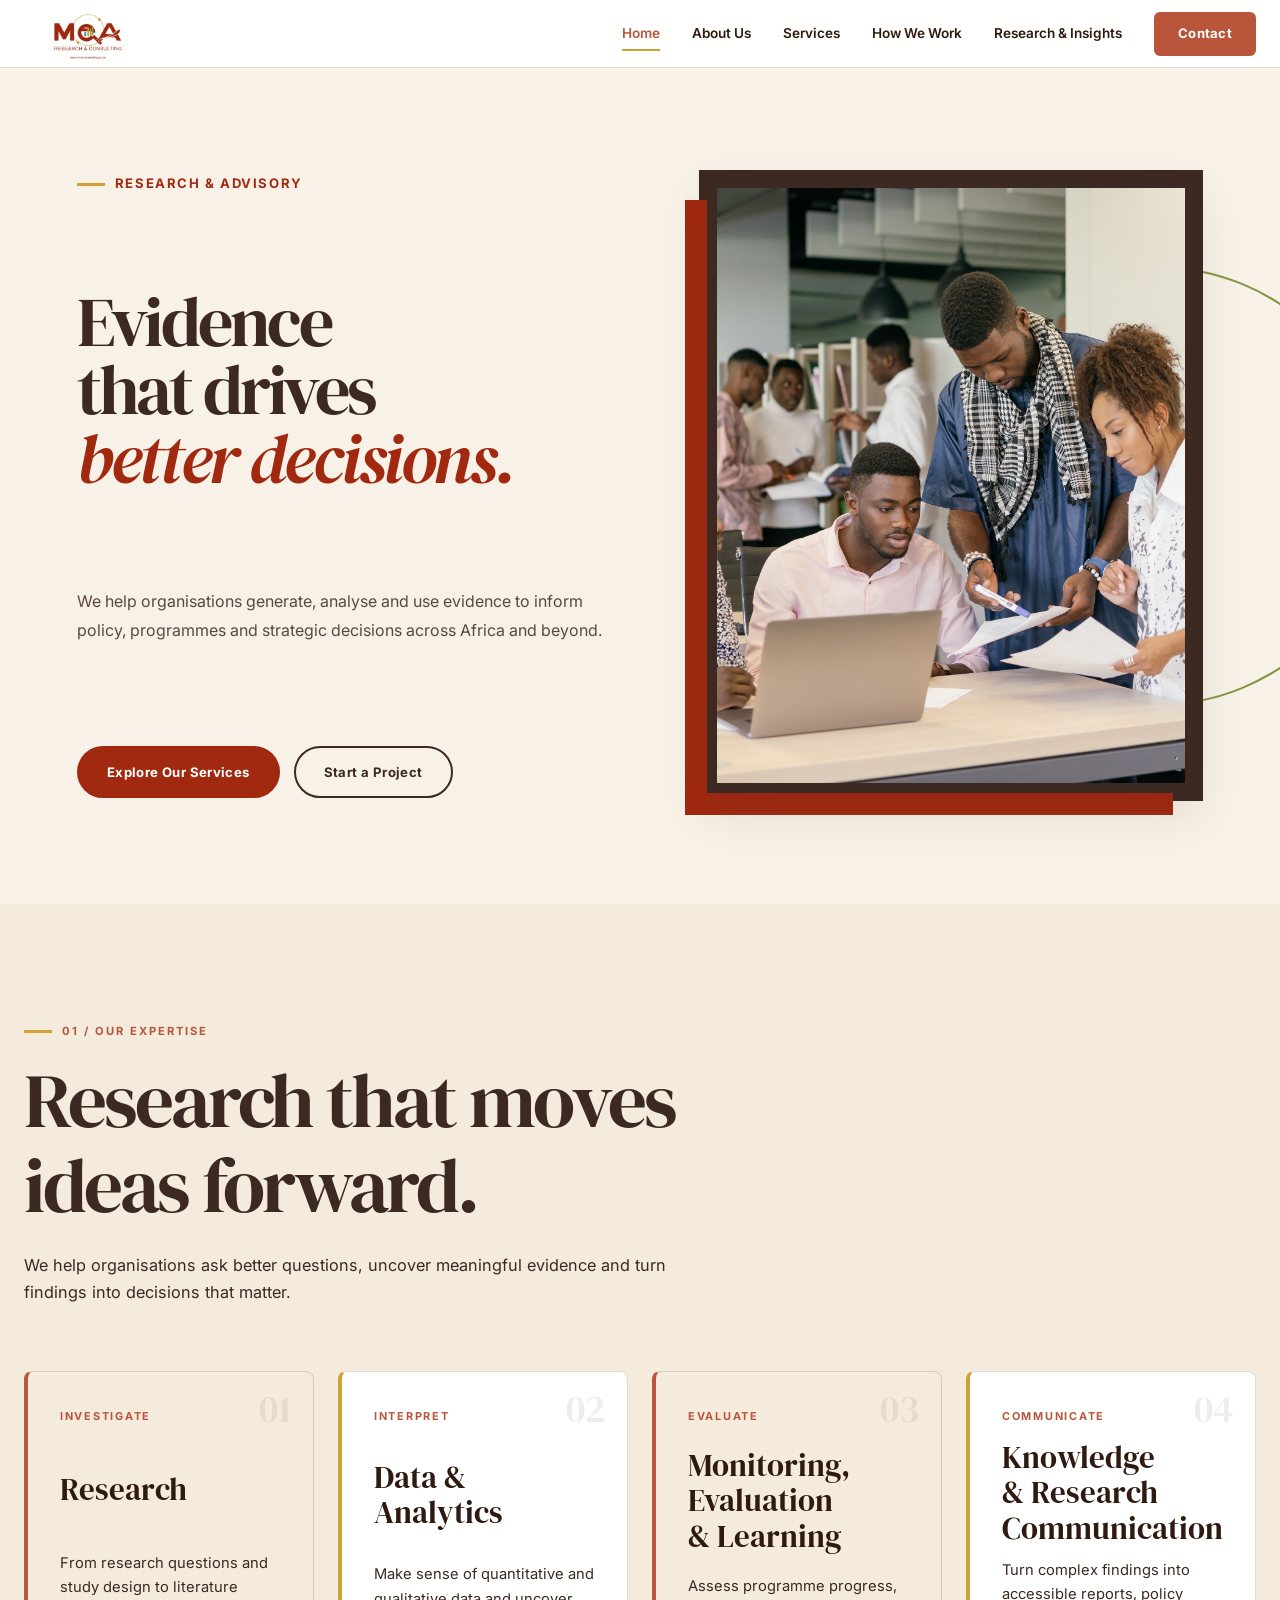
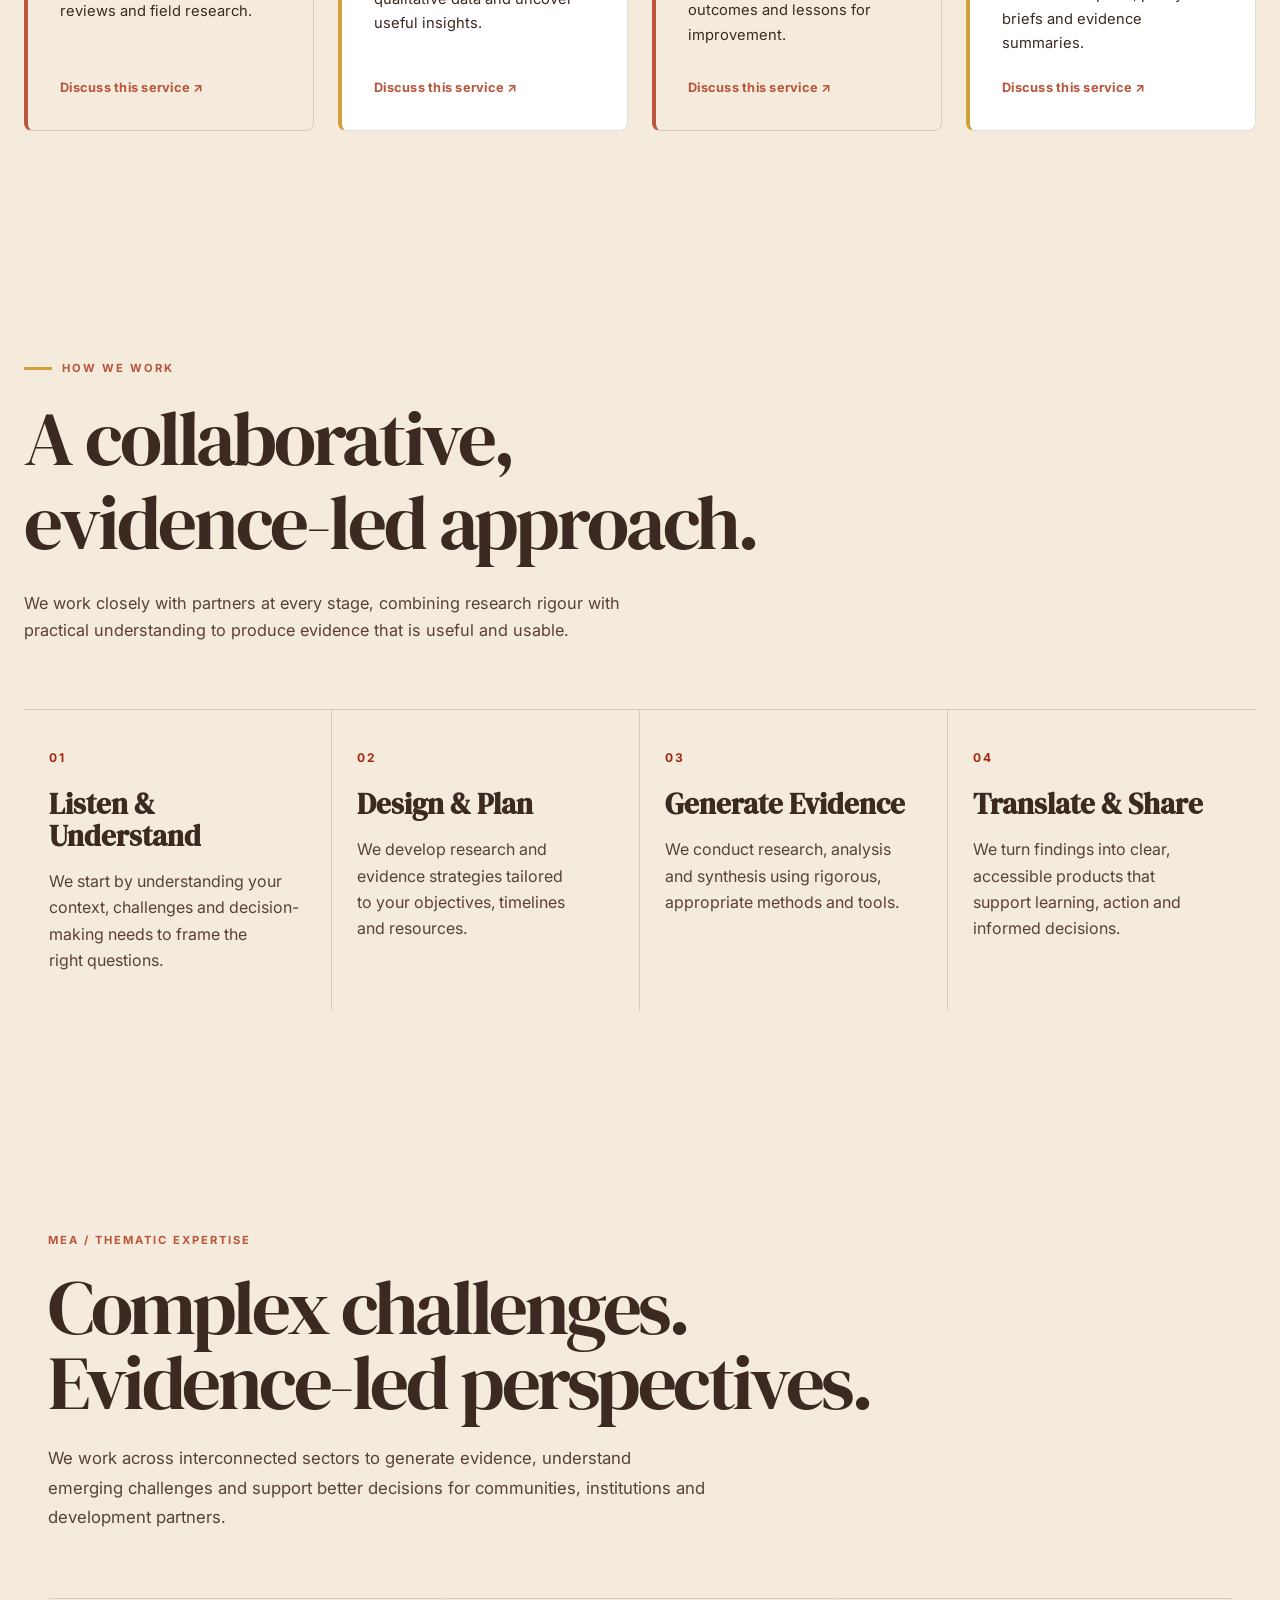
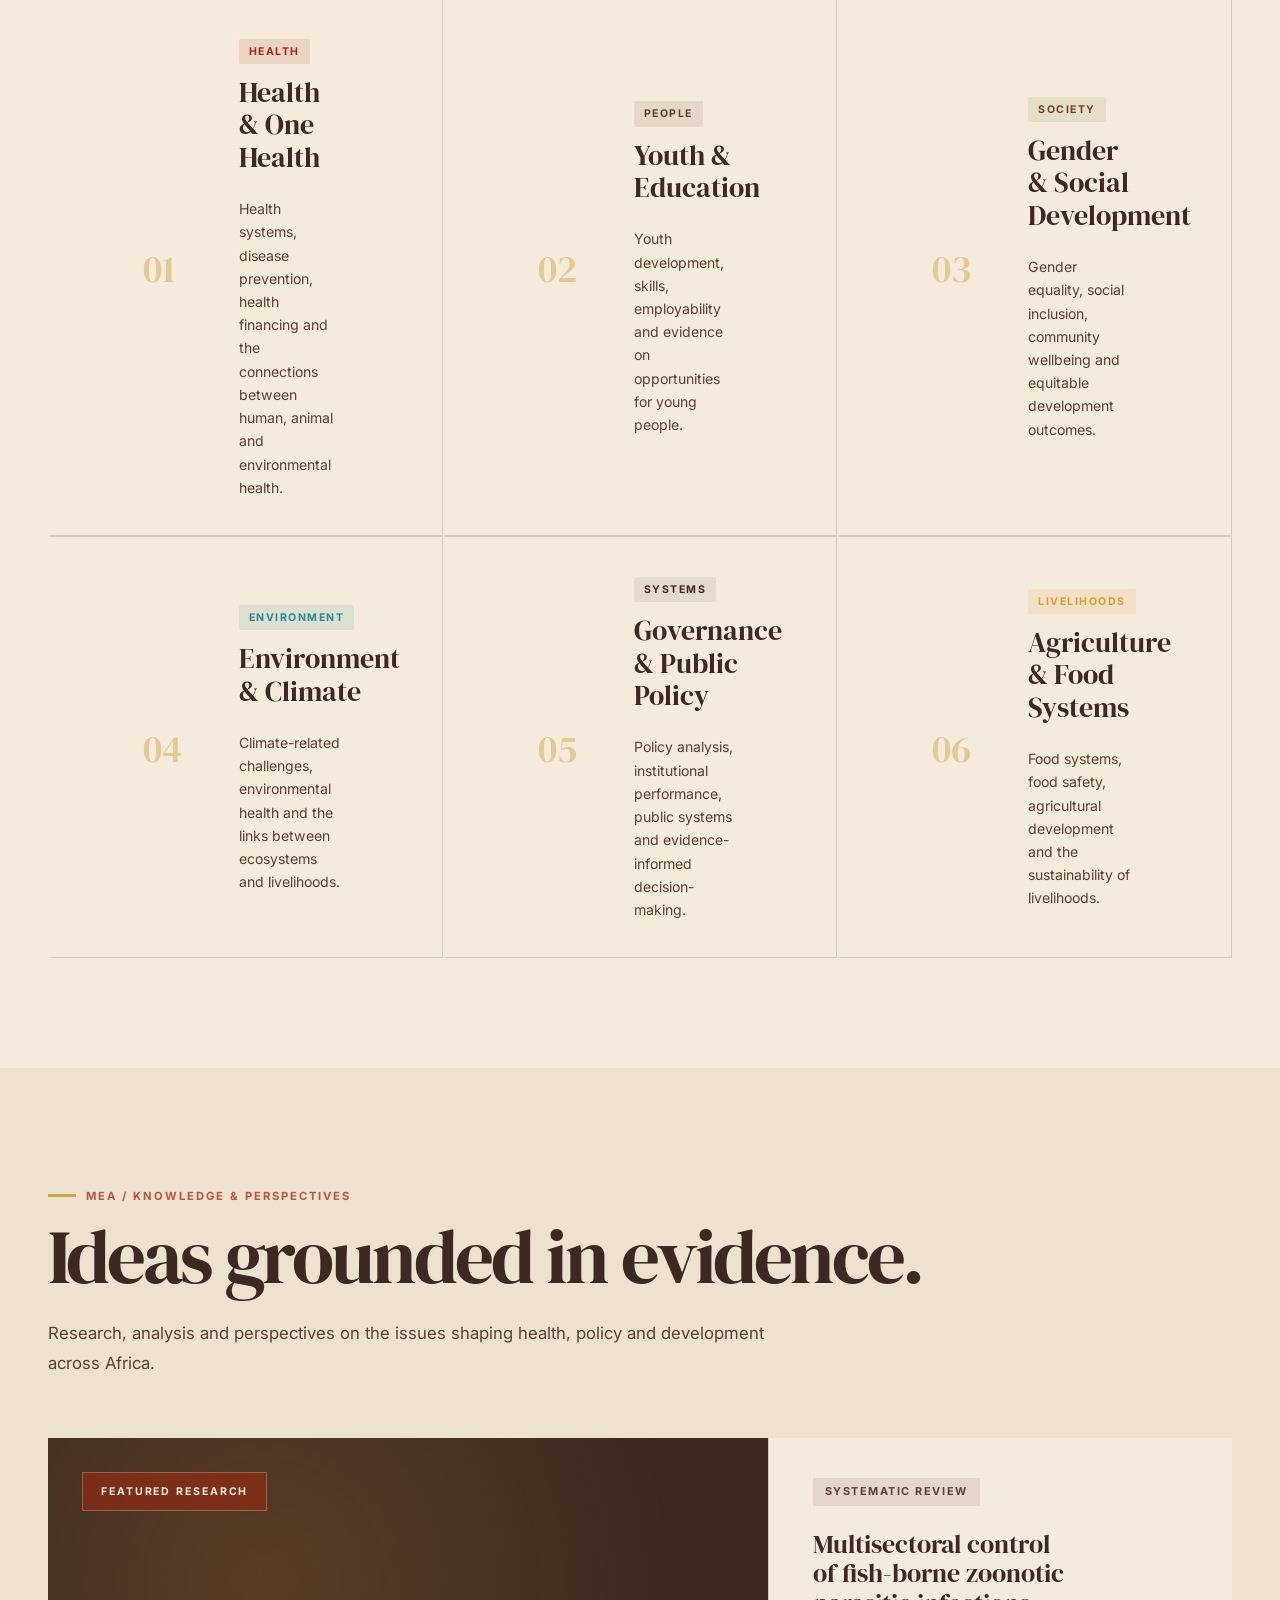
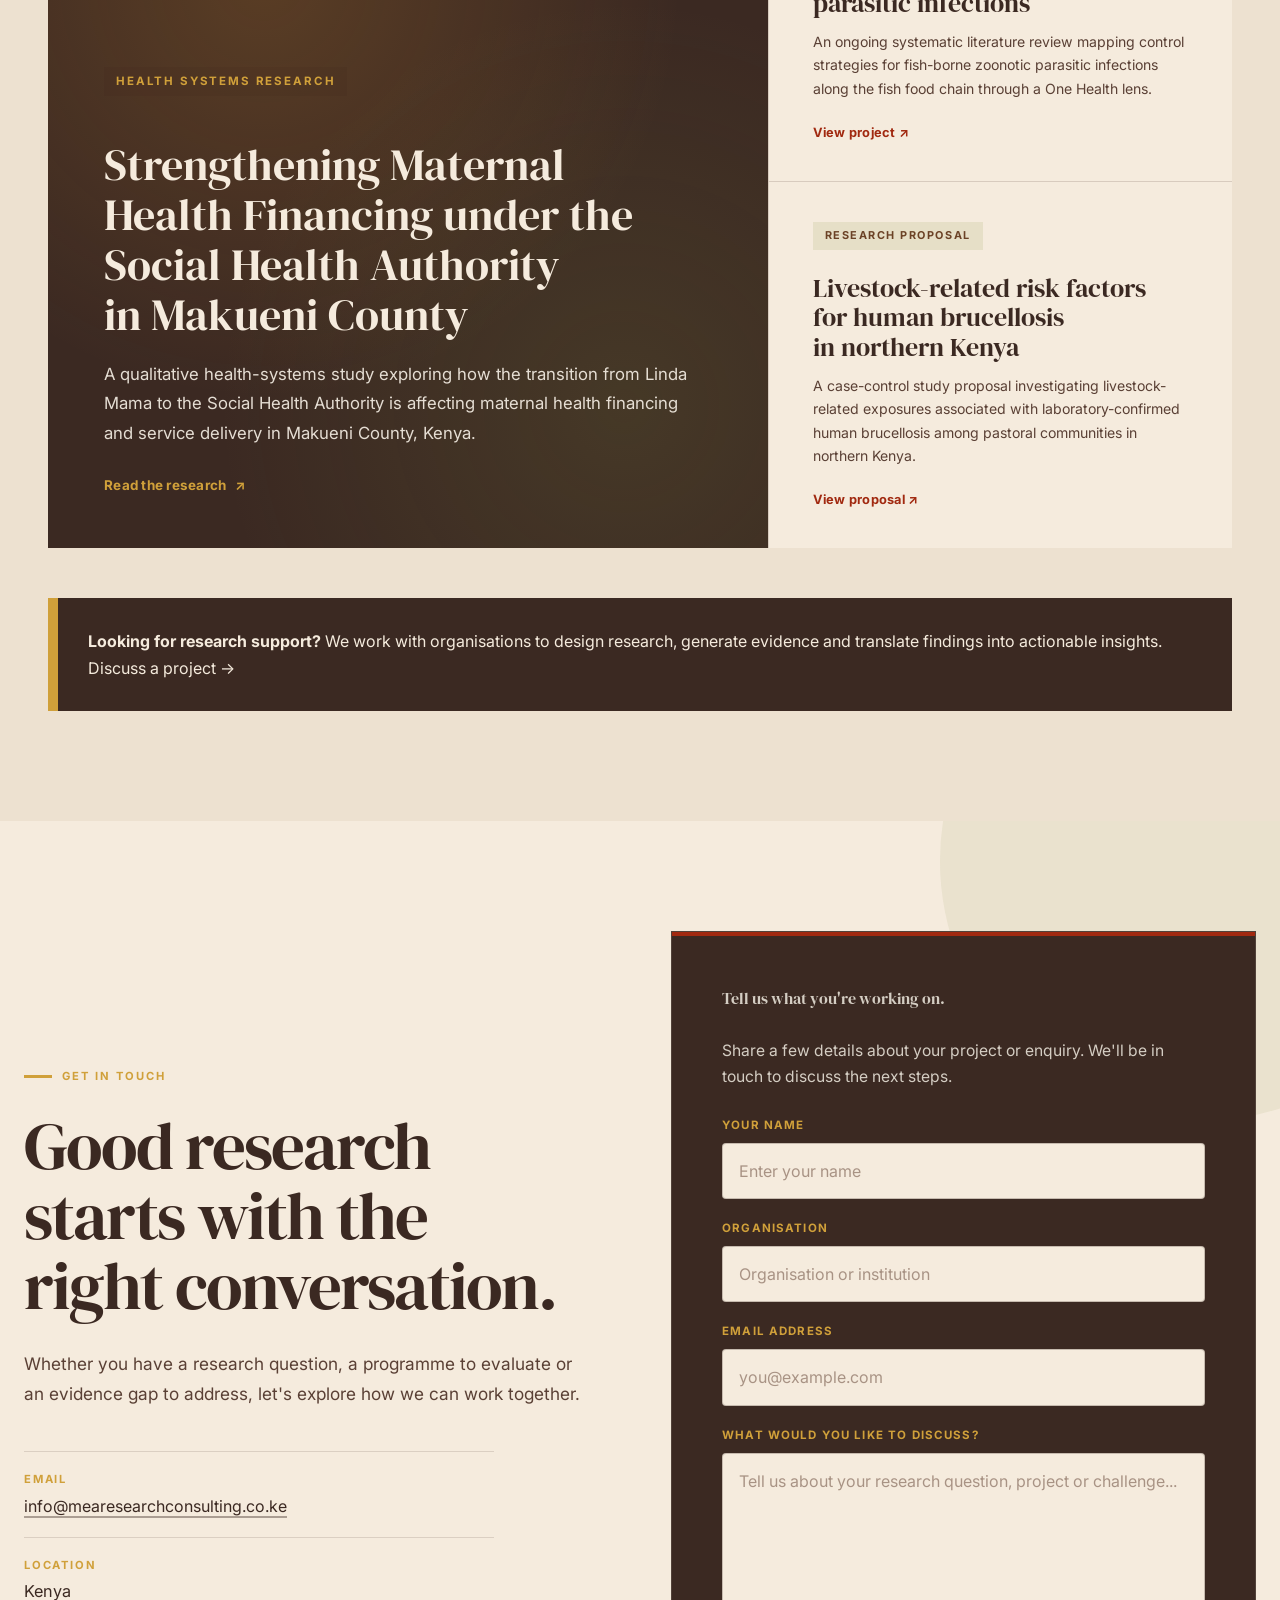
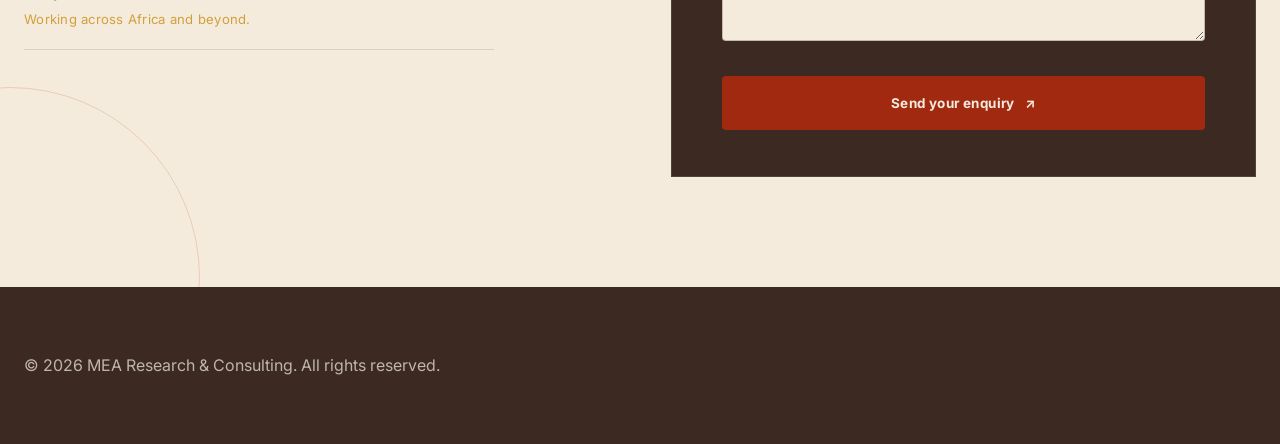
==== commit 3541b403: "Polish website layout and improve text contrast" ====
--- a/index.html
+++ b/index.html
@@ -102,7 +102,7 @@
                     </p>
 
                     <a href="#contact" class="service-link">
-                        Explore research ↗
+                        Discuss this service ↗
                     </a>
 
                 </div>
@@ -122,7 +122,7 @@
                     </p>
 
                     <a href="#contact" class="service-link">
-                        Explore analytics ↗
+                        Discuss this service ↗
                     </a>
 
                 </div>
@@ -142,7 +142,7 @@
                     </p>
 
                     <a href="#contact" class="service-link">
-                        Explore MEL ↗
+                        Discuss this service ↗
                     </a>
 
                 </div>
@@ -162,7 +162,7 @@
                     </p>
 
                     <a href="#contact" class="service-link">
-                        Explore knowledge products ↗
+                        Discuss this service ↗
                     </a>
 
                 </div>
@@ -261,50 +261,62 @@
 
                 <a href="#services" class="area-item health" aria-label="Explore our health and One Health services">
                     <span class="area-num">01</span>
-                    <span class="area-tag">Health</span>
-                    <h3>Health &amp; One Health</h3>
-                    <p>Health systems, disease prevention, health financing and the connections between human, animal and environmental health.</p>
-                    <span class="area-arrow" aria-hidden="true"></span>
+                    <div class="area-content">
+                        <span class="area-tag">Health</span>
+                        <h3>Health &amp; One Health</h3>
+                        <p>Health systems, disease prevention, health financing and the connections between human, animal and environmental health.</p>
+                        <span class="area-arrow" aria-hidden="true"></span>
+                    </div>
                 </a>
 
                 <a href="#services" class="area-item people" aria-label="Explore our youth and education services">
                     <span class="area-num">02</span>
-                    <span class="area-tag">People</span>
-                    <h3>Youth &amp; Education</h3>
-                    <p>Youth development, skills, employability and evidence on opportunities for young people.</p>
-                    <span class="area-arrow" aria-hidden="true"></span>
+                    <div class="area-content">
+                        <span class="area-tag">People</span>
+                        <h3>Youth &amp; Education</h3>
+                        <p>Youth development, skills, employability and evidence on opportunities for young people.</p>
+                        <span class="area-arrow" aria-hidden="true"></span>
+                    </div>
                 </a>
 
                 <a href="#services" class="area-item society" aria-label="Explore our gender and social development services">
                     <span class="area-num">03</span>
-                    <span class="area-tag">Society</span>
-                    <h3>Gender &amp; Social Development</h3>
-                    <p>Gender equality, social inclusion, community wellbeing and equitable development outcomes.</p>
-                    <span class="area-arrow" aria-hidden="true"></span>
+                    <div class="area-content">
+                        <span class="area-tag">Society</span>
+                        <h3>Gender &amp; Social Development</h3>
+                        <p>Gender equality, social inclusion, community wellbeing and equitable development outcomes.</p>
+                        <span class="area-arrow" aria-hidden="true"></span>
+                    </div>
                 </a>
 
                 <a href="#services" class="area-item environment" aria-label="Explore our environment and climate services">
                     <span class="area-num">04</span>
-                    <span class="area-tag">Environment</span>
-                    <h3>Environment &amp; Climate</h3>
-                    <p>Climate-related challenges, environmental health and the links between ecosystems and livelihoods.</p>
-                    <span class="area-arrow" aria-hidden="true"></span>
+                    <div class="area-content">
+                        <span class="area-tag">Environment</span>
+                        <h3>Environment &amp; Climate</h3>
+                        <p>Climate-related challenges, environmental health and the links between ecosystems and livelihoods.</p>
+                        <span class="area-arrow" aria-hidden="true"></span>
+                    </div>
                 </a>
 
                 <a href="#services" class="area-item systems" aria-label="Explore our governance and public policy services">
                     <span class="area-num">05</span>
-                    <span class="area-tag">Systems</span>
-                    <h3>Governance &amp; Public Policy</h3>
-                    <p>Policy analysis, institutional performance, public systems and evidence-informed decision-making.</p>
-                    <span class="area-arrow" aria-hidden="true"></span>
+                    <div class="area-content">
+                        <span class="area-tag">Systems</span>
+                        <h3>Governance &amp; Public Policy</h3>
+                        <p>Policy analysis, institutional performance, public systems and evidence-informed decision-making.</p>
+                        <span class="area-arrow" aria-hidden="true"></span>
+                    </div>
                 </a>
 
                 <a href="#services" class="area-item livelihoods" aria-label="Explore our agriculture and food systems services">
                     <span class="area-num">06</span>
-                    <span class="area-tag">Livelihoods</span>
-                    <h3>Agriculture &amp; Food Systems</h3>
-                    <p>Food systems, food safety, agricultural development and the sustainability of livelihoods.</p>
-                    <span class="area-arrow" aria-hidden="true"></span>
+                    <div class="area-content">
+                        <span class="area-tag">Livelihoods</span>
+                        <h3>Agriculture &amp; Food Systems</h3>
+                        <p>Food systems, food safety, agricultural development and the sustainability of livelihoods.</p>
+                        <span class="area-arrow" aria-hidden="true"></span>
+                    </div>
                 </a>
 
             </div>
@@ -335,7 +347,7 @@
                     </div>
 
                     <div class="insight-feature__body">
-                        <span class="insight-type">Completed Research Report</span>
+                        <span class="insight-type">Health Systems Research</span>
                         <h3>Strengthening Maternal Health Financing under the Social Health Authority in Makueni County</h3>
                         <p>A qualitative health-systems study exploring how the transition from Linda Mama to the Social Health Authority is affecting maternal health financing and service delivery in Makueni County, Kenya.</p>
                         <span class="insight-link">Read the research <span aria-hidden="true">↗</span></span>
@@ -374,7 +386,7 @@
 
                 <p>
                     <strong>Looking for research support?</strong>
-                    We work with organizations to design research,
+                    We work with organisations to design research,
                     generate evidence and translate findings into
                     actionable insights.
                 </p>
--- a/style.css
+++ b/style.css
@@ -1121,12 +1121,12 @@
 #areas .area-item {
     position: relative;
 
-    padding: 44px 36px 34px;
-
-    display: flex;
-    flex-direction: column;
-    align-items: flex-start;
-    justify-content: flex-end;
+    padding: 40px 64px 36px 92px;
+
+    display: grid;
+    grid-template-columns: 64px minmax(0, 1fr);
+    align-items: stretch;
+    gap: 32px;
 
     background: var(--cream);
     border-top: 1px solid var(--border);
@@ -1140,8 +1140,7 @@
 
     transition:
         background 0.3s var(--ease),
-        border-color 0.3s var(--ease),
-        transform 0.3s var(--ease);
+        border-color 0.3s var(--ease);
 }
 
 #areas .area-item::before {
@@ -1174,15 +1173,17 @@
 }
 
 #areas .area-num {
-    position: absolute;
-    left: 36px;
-    top: 38px;
+    grid-column: 1;
+
+    align-self: center;
 
     font-family: var(--serif);
-    font-size: 1.05rem;
-
-    color: var(--brown-light);
-    opacity: 0.5;
+    font-size: clamp(1.8rem, 3vw, 2.6rem);
+    font-weight: 400;
+    line-height: 1;
+
+    color: var(--ochre);
+    opacity: 0.45;
 
     transition: color 0.3s ease, opacity 0.3s ease;
 }
@@ -1193,10 +1194,25 @@
     opacity: 1;
 }
 
+#areas .area-content {
+    grid-column: 2;
+
+    position: relative;
+
+    display: flex;
+    flex-direction: column;
+    align-items: flex-start;
+    justify-content: center;
+    gap: 12px;
+
+    min-width: 0;
+    padding-right: 36px;
+}
+
 #areas .area-tag {
     align-self: flex-start;
 
-    margin-bottom: 26px;
+    margin-bottom: 0;
     padding: 4px 10px;
 
     font-size: 0.66rem;
@@ -1290,17 +1306,22 @@
     }
 
     #areas .area-item {
-        padding: 38px 28px 30px;
+        padding: 34px 28px 30px 76px;
+        gap: 22px;
     }
 
     #areas .area-num {
-        left: 28px;
-        top: 32px;
+        font-size: clamp(1.5rem, 2.6vw, 2rem);
+    }
+
+    #areas .area-content {
+        gap: 10px;
+        padding-right: 28px;
     }
 
     #areas .area-arrow {
-        right: 28px;
-        bottom: 28px;
+        right: 24px;
+        bottom: 24px;
     }
 }
 
@@ -1337,18 +1358,22 @@
     }
 
     #areas .area-item {
-        padding: 34px 26px 28px;
+        padding: 30px 26px 28px 72px;
+        gap: 16px;
     }
 
     #areas .area-num {
-        left: 26px;
-        top: 28px;
-        font-size: 0.95rem;
+        font-size: clamp(1.4rem, 2.4vw, 1.8rem);
+    }
+
+    #areas .area-content {
+        gap: 8px;
+        padding-right: 26px;
     }
 
     #areas .area-arrow {
-        right: 26px;
-        bottom: 26px;
+        right: 24px;
+        bottom: 24px;
     }
 }
 
@@ -1517,9 +1542,10 @@
     display: flex;
     flex-direction: column;
     align-items: flex-start;
-    justify-content: flex-end;
-
-    padding: 64px 56px 52px;
+    justify-content: space-between;
+
+    min-height: 480px;
+    padding: 56px 56px 52px;
 
     text-decoration: none;
     color: inherit;
@@ -1529,8 +1555,7 @@
     color: var(--cream);
 
     transition:
-        background 0.35s var(--ease),
-        transform 0.35s var(--ease);
+        background 0.35s var(--ease);
 }
 
 .insight-feature__media {
@@ -1538,8 +1563,9 @@
     inset: 0;
 
     display: flex;
-    align-items: center;
-    justify-content: center;
+    align-items: flex-start;
+    justify-content: flex-start;
+    padding: 34px;
 
     background:
         radial-gradient(circle at 30% 20%, rgba(227, 150, 47, 0.18), transparent 55%),
@@ -1569,9 +1595,12 @@
 
     display: flex;
     flex-direction: column;
-    gap: 18px;
-
-    max-width: 720px;
+    gap: 20px;
+
+    width: 100%;
+    max-width: 760px;
+
+    margin-top: auto;
 }
 
 .insight-feature__body .insight-type {
@@ -1589,17 +1618,18 @@
     font-family: var(--serif);
     font-size: clamp(1.9rem, 3.4vw, 3rem);
     font-weight: 400;
-    line-height: 1.12;
+    line-height: 1.15;
 
     color: var(--cream);
 }
 
 .insight-feature p {
     margin: 0;
-
-    font-size: 1.02rem;
-    line-height: 1.7;
-    color: rgba(247, 241, 231, 0.88);
+    max-width: 72ch;
+
+    font-size: 1.05rem;
+    line-height: 1.75;
+    color: rgba(247, 241, 231, 0.9);
 }
 
 .insight-feature__body .insight-link {
@@ -1607,9 +1637,9 @@
     align-items: center;
     gap: 8px;
 
-    margin-top: 4px;
-
-    font-size: 0.82rem;
+    margin-top: 6px;
+
+    font-size: 0.84rem;
     font-weight: 700;
     letter-spacing: 0.02em;
 
@@ -1731,6 +1761,7 @@
     }
 
     .insight-feature {
+        min-height: auto;
         padding: 48px 36px 40px;
     }
 
@@ -1762,6 +1793,7 @@
     }
 
     .insight-feature {
+        min-height: auto;
         padding: 36px 28px 32px;
     }
 
@@ -1933,7 +1965,7 @@
 }
 
 #contact h2 {
-    color: var(--cream);
+    color: var(--brown);
 }
 
 #contact .eyebrow {
@@ -1970,13 +2002,13 @@
     letter-spacing: -0.03em;
     line-height: 1.05;
 
-    color: var(--cream);
+    color: var(--brown);
 }
 
 /* optional: <h2>Let's build <span>evidence</span> together</h2> */
 .contact-intro h2 span {
     font-style: italic;
-    color: var(--ochre);
+    color: var(--terracotta);
 }
 
 #contact .contact-intro > p:not(.eyebrow) {
